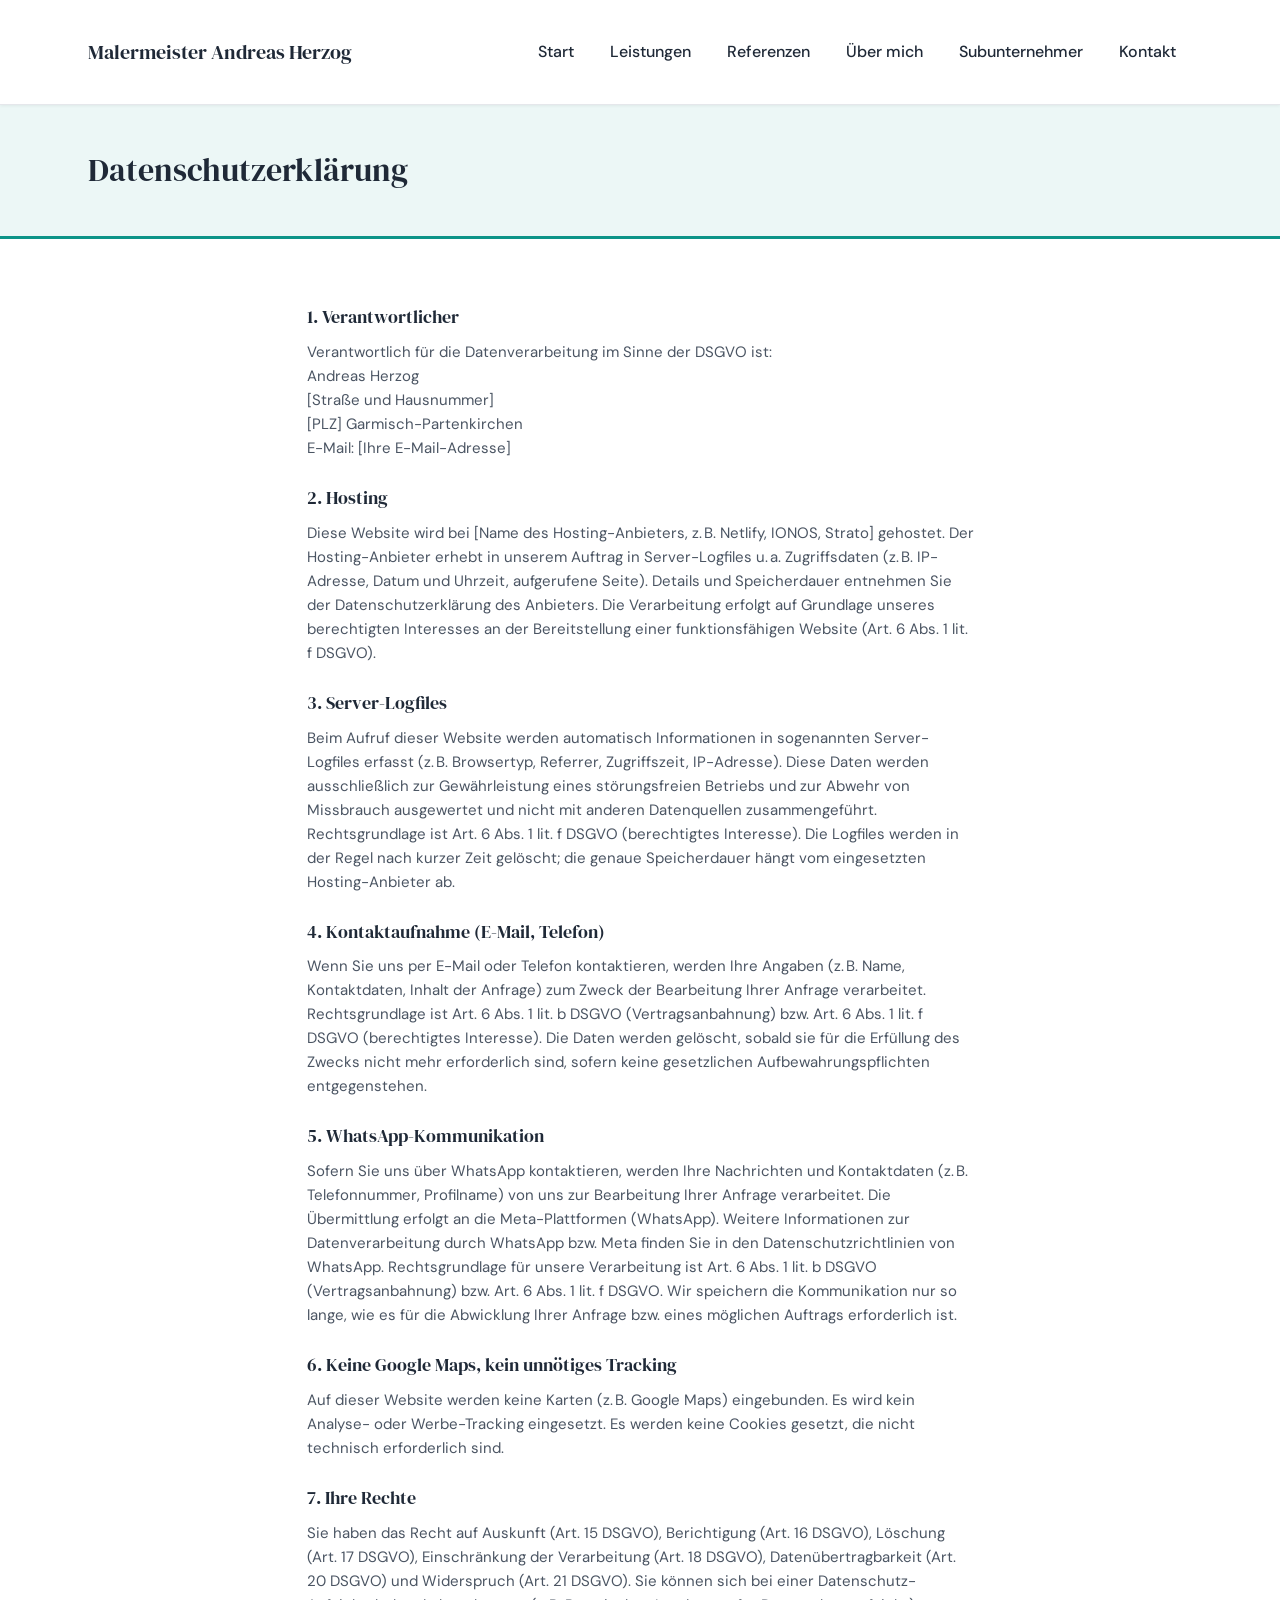
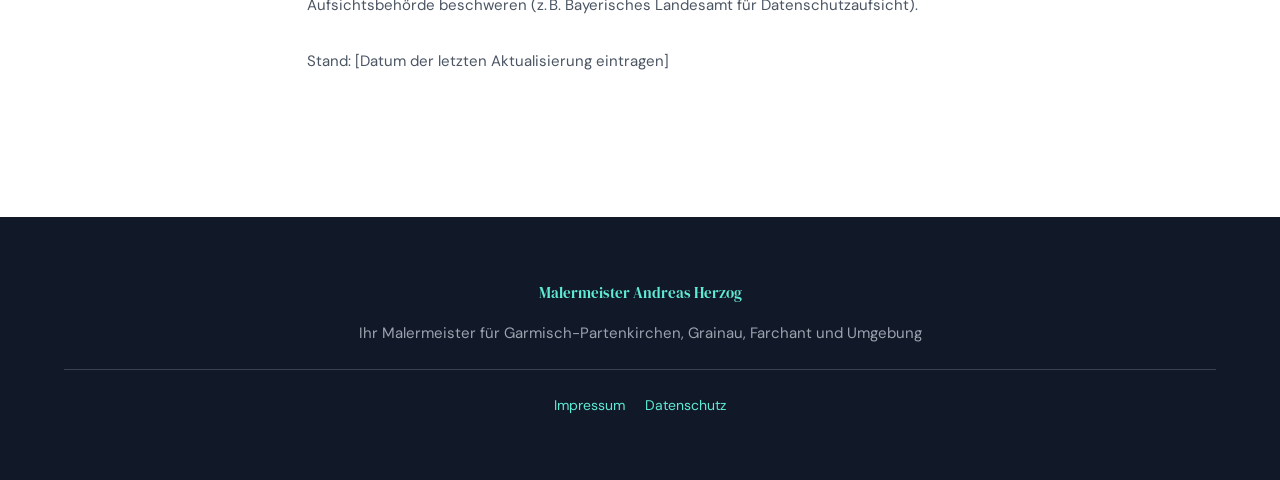
==== datenschutz.html @ 9fd605e0 "Website Malermeister Andreas Herzog" ====
<!DOCTYPE html>
<html lang="de">
<head>
  <meta charset="UTF-8">
  <meta name="viewport" content="width=device-width, initial-scale=1.0">
  <title>Datenschutz | Malermeister Andreas Herzog</title>
  <meta name="description" content="Datenschutzerklärung der Website von Malermeister Andreas Herzog – Informationen zur Datenverarbeitung.">
  <link rel="preconnect" href="https://fonts.googleapis.com">
  <link rel="preconnect" href="https://fonts.gstatic.com" crossorigin>
  <link href="https://fonts.googleapis.com/css2?family=DM+Sans:ital,opsz,wght@0,9..40,400;0,9..40,500;0,9..40,600;1,9..40,400&family=DM+Serif+Display:ital@0;1&display=swap" rel="stylesheet">
  <link rel="icon" href="favicon.svg" type="image/svg+xml">
  <link rel="stylesheet" href="css/style.css">
</head>
<body>
  <a href="#main-content" class="skip-link">Zum Inhalt springen</a>
  <header class="site-header">
    <div class="header-inner">
      <p class="logo"><a href="index.html">Malermeister Andreas Herzog</a></p>
      <button type="button" class="nav-toggle" aria-expanded="false" aria-controls="main-nav" aria-label="Menü öffnen">
        <span></span>
        <span></span>
        <span></span>
      </button>
      <nav class="main-nav" id="main-nav">
        <ul class="nav-list">
          <li><a href="index.html">Start</a></li>
          <li><a href="leistungen.html">Leistungen</a></li>
          <li><a href="referenzen.html">Referenzen</a></li>
          <li><a href="ueber-mich.html">Über mich</a></li>
          <li><a href="subunternehmer.html">Subunternehmer</a></li>
          <li><a href="kontakt.html">Kontakt</a></li>
        </ul>
      </nav>
    </div>
  </header>

  <main id="main-content">
    <header class="page-header">
      <div class="container">
        <h1>Datenschutzerklärung</h1>
      </div>
    </header>

    <section class="section legal-content">
      <div class="container prose">
        <h2>1. Verantwortlicher</h2>
        <p>
          Verantwortlich für die Datenverarbeitung im Sinne der DSGVO ist:<br>
          Andreas Herzog<br>
          [Straße und Hausnummer]<br>
          [PLZ] Garmisch-Partenkirchen<br>
          E-Mail: [Ihre E-Mail-Adresse]
        </p>

        <h2>2. Hosting</h2>
        <p>
          Diese Website wird bei [Name des Hosting-Anbieters, z. B. Netlify, IONOS, Strato] gehostet. Der Hosting-Anbieter erhebt in unserem Auftrag in Server-Logfiles u. a. Zugriffsdaten (z. B. IP-Adresse, Datum und Uhrzeit, aufgerufene Seite). Details und Speicherdauer entnehmen Sie der Datenschutzerklärung des Anbieters. Die Verarbeitung erfolgt auf Grundlage unseres berechtigten Interesses an der Bereitstellung einer funktionsfähigen Website (Art. 6 Abs. 1 lit. f DSGVO).
        </p>

        <h2>3. Server-Logfiles</h2>
        <p>
          Beim Aufruf dieser Website werden automatisch Informationen in sogenannten Server-Logfiles erfasst (z. B. Browsertyp, Referrer, Zugriffszeit, IP-Adresse). Diese Daten werden ausschließlich zur Gewährleistung eines störungsfreien Betriebs und zur Abwehr von Missbrauch ausgewertet und nicht mit anderen Datenquellen zusammengeführt. Rechtsgrundlage ist Art. 6 Abs. 1 lit. f DSGVO (berechtigtes Interesse). Die Logfiles werden in der Regel nach kurzer Zeit gelöscht; die genaue Speicherdauer hängt vom eingesetzten Hosting-Anbieter ab.
        </p>

        <h2>4. Kontaktaufnahme (E-Mail, Telefon)</h2>
        <p>
          Wenn Sie uns per E-Mail oder Telefon kontaktieren, werden Ihre Angaben (z. B. Name, Kontaktdaten, Inhalt der Anfrage) zum Zweck der Bearbeitung Ihrer Anfrage verarbeitet. Rechtsgrundlage ist Art. 6 Abs. 1 lit. b DSGVO (Vertragsanbahnung) bzw. Art. 6 Abs. 1 lit. f DSGVO (berechtigtes Interesse). Die Daten werden gelöscht, sobald sie für die Erfüllung des Zwecks nicht mehr erforderlich sind, sofern keine gesetzlichen Aufbewahrungspflichten entgegenstehen.
        </p>

        <h2>5. WhatsApp-Kommunikation</h2>
        <p>
          Sofern Sie uns über WhatsApp kontaktieren, werden Ihre Nachrichten und Kontaktdaten (z. B. Telefonnummer, Profilname) von uns zur Bearbeitung Ihrer Anfrage verarbeitet. Die Übermittlung erfolgt an die Meta-Plattformen (WhatsApp). Weitere Informationen zur Datenverarbeitung durch WhatsApp bzw. Meta finden Sie in den Datenschutzrichtlinien von WhatsApp. Rechtsgrundlage für unsere Verarbeitung ist Art. 6 Abs. 1 lit. b DSGVO (Vertragsanbahnung) bzw. Art. 6 Abs. 1 lit. f DSGVO. Wir speichern die Kommunikation nur so lange, wie es für die Abwicklung Ihrer Anfrage bzw. eines möglichen Auftrags erforderlich ist.
        </p>

        <h2>6. Keine Google Maps, kein unnötiges Tracking</h2>
        <p>
          Auf dieser Website werden keine Karten (z. B. Google Maps) eingebunden. Es wird kein Analyse- oder Werbe-Tracking eingesetzt. Es werden keine Cookies gesetzt, die nicht technisch erforderlich sind.
        </p>

        <h2>7. Ihre Rechte</h2>
        <p>
          Sie haben das Recht auf Auskunft (Art. 15 DSGVO), Berichtigung (Art. 16 DSGVO), Löschung (Art. 17 DSGVO), Einschränkung der Verarbeitung (Art. 18 DSGVO), Datenübertragbarkeit (Art. 20 DSGVO) und Widerspruch (Art. 21 DSGVO). Sie können sich bei einer Datenschutz-Aufsichtsbehörde beschweren (z. B. Bayerisches Landesamt für Datenschutzaufsicht).
        </p>

        <p style="margin-top: 2rem;">
          Stand: [Datum der letzten Aktualisierung eintragen]
        </p>
      </div>
    </section>
  </main>

  <footer class="site-footer">
    <div class="footer-inner">
      <p class="logo"><a href="index.html">Malermeister Andreas Herzog</a></p>
      <p>Ihr Malermeister für Garmisch-Partenkirchen, Grainau, Farchant und Umgebung</p>
      <nav class="footer-legal">
        <a href="impressum.html">Impressum</a>
        <a href="datenschutz.html">Datenschutz</a>
      </nav>
    </div>
  </footer>
  <script src="js/main.js"></script>
</body>
</html>
---- css/style.css ----
/* Malermeister Andreas Herzog – Mobile First, Türkis Akzent */

:root {
  --color-turkis: #0d9488;
  --color-turkis-dark: #0f766e;
  --color-turkis-light: #5eead4;
  --color-turkis-bg: rgba(13, 148, 136, 0.08);
  --color-text: #1f2937;
  --color-text-muted: #4b5563;
  --color-bg: #ffffff;
  --color-bg-alt: #f9fafb;
  --color-border: #e5e7eb;
  --font-heading: "DM Serif Display", Georgia, serif;
  --font-body: "DM Sans", system-ui, sans-serif;
  --space-xs: 0.5rem;
  --space-sm: 1rem;
  --space-md: 1.5rem;
  --space-lg: 2.5rem;
  --space-xl: 4rem;
  --space-2xl: 5rem;
  --max-width: 72rem;
  --radius: 0.375rem;
  --radius-lg: 0.75rem;
  --transition: 0.2s ease;
  --shadow-sm: 0 1px 3px rgba(0, 0, 0, 0.06);
  --shadow-md: 0 4px 12px rgba(13, 148, 136, 0.12);
  --shadow-hover: 0 8px 24px rgba(13, 148, 136, 0.15);
}

*,
*::before,
*::after {
  box-sizing: border-box;
}

html {
  scroll-behavior: smooth;
}

body {
  margin: 0;
  font-family: var(--font-body);
  font-size: 1rem;
  line-height: 1.6;
  color: var(--color-text);
  background: var(--color-bg);
}

img {
  max-width: 100%;
  height: auto;
  display: block;
}

a {
  color: var(--color-turkis);
  text-decoration: none;
  transition: color var(--transition);
}

a:hover {
  color: var(--color-turkis-dark);
}

a:focus-visible {
  outline: 2px solid var(--color-turkis);
  outline-offset: 2px;
}

/* Skip link (Barrierefreiheit) */
.skip-link {
  position: absolute;
  top: -100px;
  left: var(--space-md);
  padding: var(--space-sm) var(--space-md);
  background: var(--color-turkis);
  color: white;
  font-weight: 500;
  border-radius: var(--radius);
  z-index: 1000;
  transition: top var(--transition);
}

.skip-link:focus {
  top: var(--space-sm);
  outline: 2px solid var(--color-turkis-dark);
  outline-offset: 2px;
}

/* Header & Navigation */
.site-header {
  position: sticky;
  top: 0;
  z-index: 100;
  background: var(--color-bg);
  border-bottom: 1px solid var(--color-border);
  box-shadow: var(--shadow-sm);
}

.header-inner {
  max-width: var(--max-width);
  margin: 0 auto;
  padding: var(--space-sm) var(--space-md);
  display: flex;
  align-items: center;
  justify-content: space-between;
}

.logo {
  font-family: var(--font-heading);
  font-size: 1.25rem;
  font-weight: 400;
  color: var(--color-text);
}

.logo a {
  color: inherit;
}

.logo a:hover {
  color: var(--color-turkis);
}

.nav-toggle {
  display: flex;
  flex-direction: column;
  justify-content: center;
  gap: 5px;
  width: 44px;
  height: 44px;
  padding: 0;
  border: none;
  background: transparent;
  cursor: pointer;
  color: var(--color-text);
  border-radius: var(--radius);
}

.nav-toggle:hover,
.nav-toggle:focus-visible {
  background: var(--color-bg-alt);
  color: var(--color-turkis);
}

.nav-toggle span {
  display: block;
  width: 22px;
  height: 2px;
  background: currentColor;
  border-radius: 1px;
  transition: transform var(--transition), opacity var(--transition);
}

.nav-toggle[aria-expanded="true"] span:nth-child(1) {
  transform: translateY(7px) rotate(45deg);
}

.nav-toggle[aria-expanded="true"] span:nth-child(2) {
  opacity: 0;
}

.nav-toggle[aria-expanded="true"] span:nth-child(3) {
  transform: translateY(-7px) rotate(-45deg);
}

.main-nav {
  position: fixed;
  top: 0;
  right: 0;
  bottom: 0;
  left: 0;
  background: var(--color-bg);
  padding: 5rem var(--space-md) var(--space-lg);
  overflow-y: auto;
  visibility: hidden;
  opacity: 0;
  transition: visibility var(--transition), opacity var(--transition);
}

.main-nav.is-open {
  visibility: visible;
  opacity: 1;
}

.nav-list {
  list-style: none;
  margin: 0;
  padding: 0;
}

.nav-list li {
  border-bottom: 1px solid var(--color-border);
}

.nav-list a {
  display: block;
  padding: var(--space-sm) 0;
  font-weight: 500;
  color: var(--color-text);
}

.nav-list a:hover {
  color: var(--color-turkis);
}

/* Main content */
main {
  min-height: 50vh;
}

.container {
  max-width: var(--max-width);
  margin: 0 auto;
  padding: 0 var(--space-md);
}

.section {
  padding: var(--space-xl) 0;
}

@media (min-width: 768px) {
  .section {
    padding: var(--space-2xl) 0;
  }
}

.section--alt {
  background: var(--color-bg-alt);
}

.section-title {
  font-family: var(--font-heading);
  font-size: 1.75rem;
  font-weight: 400;
  color: var(--color-text);
  margin: 0 0 var(--space-md);
  line-height: 1.2;
}

.section-title--accent {
  color: var(--color-turkis-dark);
}

/* Hero (Startseite) */
.hero {
  min-height: 50vh;
  display: flex;
  align-items: center;
  padding: var(--space-xl) 0;
  background: linear-gradient(180deg, var(--color-turkis-bg) 0%, var(--color-bg) 100%);
  position: relative;
  overflow: hidden;
}

.hero::after {
  content: "";
  position: absolute;
  top: 20%;
  right: -10%;
  width: 40%;
  max-width: 280px;
  height: 60%;
  background: linear-gradient(135deg, rgba(13, 148, 136, 0.06) 0%, transparent 70%);
  border-radius: 50%;
  pointer-events: none;
}

.hero .container {
  position: relative;
  z-index: 1;
}

.hero__grid {
  display: block;
}

.hero__media {
  margin-top: var(--space-lg);
}

.hero__img {
  width: 100%;
  height: auto;
  border-radius: var(--radius-lg);
  box-shadow: var(--shadow-md);
}

.hero__title {
  font-family: var(--font-heading);
  font-size: 1.75rem;
  font-weight: 400;
  line-height: 1.2;
  margin: 0 0 var(--space-md);
  color: var(--color-text);
  max-width: 22ch;
  animation: heroFadeIn 0.6s ease-out;
}

.hero__title .accent {
  color: var(--color-turkis-dark);
}

.hero__subtitle {
  font-size: 1rem;
  color: var(--color-text-muted);
  max-width: 42ch;
  margin: 0 0 var(--space-lg);
  line-height: 1.6;
  animation: heroFadeIn 0.6s ease-out 0.1s both;
}

.hero__tagline {
  display: block;
  font-size: 1.125rem;
  font-weight: 500;
  color: var(--color-turkis-dark);
  margin-top: 0.25rem;
  animation: heroFadeIn 0.6s ease-out 0.15s both;
}

.hero__trust {
  font-size: 0.9375rem;
  color: var(--color-text-muted);
  margin: 0 0 var(--space-md);
  max-width: 38ch;
  animation: heroFadeIn 0.6s ease-out 0.18s both;
}

.hero .btn {
  animation: heroFadeIn 0.6s ease-out 0.22s both;
}

@keyframes heroFadeIn {
  from {
    opacity: 0;
    transform: translateY(12px);
  }
  to {
    opacity: 1;
    transform: translateY(0);
  }
}

@media (min-width: 768px) {
  .hero {
    min-height: 60vh;
    padding: var(--space-2xl) 0;
  }

  .hero__grid {
    display: grid;
    grid-template-columns: 1fr 1fr;
    gap: var(--space-xl);
    align-items: center;
  }

  .hero__media {
    margin-top: 0;
    order: 2;
  }

  .hero__img {
    max-height: 380px;
    object-fit: cover;
  }

  .hero__title {
    font-size: 2.5rem;
    max-width: none;
  }

  .hero__subtitle {
    font-size: 1.125rem;
  }

  .hero__tagline {
    font-size: 1.25rem;
  }
}

/* Buttons */
.btn {
  display: inline-block;
  padding: var(--space-sm) var(--space-md);
  font-family: var(--font-body);
  font-size: 1rem;
  font-weight: 500;
  text-align: center;
  border-radius: var(--radius);
  border: none;
  cursor: pointer;
  transition: background var(--transition), color var(--transition), transform var(--transition);
}

.btn--primary {
  background: var(--color-turkis);
  color: white;
}

.btn--primary:hover {
  background: var(--color-turkis-dark);
  color: white;
  transform: translateY(-2px);
  box-shadow: var(--shadow-md);
}

.btn--primary:focus-visible {
  outline: 2px solid var(--color-turkis-dark);
  outline-offset: 2px;
}

.btn--outline {
  background: transparent;
  color: var(--color-turkis);
  border: 2px solid var(--color-turkis);
}

.btn--outline:hover {
  background: var(--color-turkis-bg);
  color: var(--color-turkis-dark);
  transform: translateY(-2px);
}

/* Footer */
.site-footer {
  background: #111827;
  color: #e5e7eb;
  padding: var(--space-xl) var(--space-md);
  margin-top: var(--space-2xl);
}

.footer-inner {
  max-width: var(--max-width);
  margin: 0 auto;
  text-align: center;
}

.site-footer .logo {
  color: #e5e7eb;
  margin-bottom: var(--space-sm);
}

.site-footer p {
  margin: 0 0 var(--space-xs);
  font-size: 0.9375rem;
  color: #9ca3af;
}

.site-footer a {
  color: var(--color-turkis-light);
}

.site-footer a:hover {
  color: white;
}

.footer-legal {
  margin-top: var(--space-md);
  padding-top: var(--space-md);
  border-top: 1px solid #374151;
  font-size: 0.875rem;
}

.footer-legal a {
  margin: 0 var(--space-xs);
}

/* Page header (inner pages) */
.page-header {
  background: var(--color-turkis-bg);
  padding: var(--space-lg) 0;
  border-bottom: 3px solid var(--color-turkis);
}

.page-header h1 {
  font-family: var(--font-heading);
  font-size: 1.75rem;
  font-weight: 400;
  margin: 0;
  color: var(--color-text);
}

/* Content prose */
.prose {
  max-width: 65ch;
}

.prose p {
  margin: 0 0 var(--space-md);
  color: var(--color-text-muted);
}

.prose h2 {
  font-family: var(--font-heading);
  font-size: 1.375rem;
  font-weight: 400;
  margin: var(--space-lg) 0 var(--space-sm);
  color: var(--color-text);
}

.prose ul {
  margin: 0 0 var(--space-md);
  padding-left: 1.25rem;
  color: var(--color-text-muted);
}

/* Feature list (Warum Malermeister etc.) */
.feature-list {
  list-style: none;
  padding: 0;
  margin: 0 0 var(--space-md);
  max-width: 50ch;
}

.feature-list li {
  position: relative;
  padding-left: 1.75rem;
  margin-bottom: var(--space-sm);
  color: var(--color-text-muted);
}

.feature-list li::before {
  content: "";
  position: absolute;
  left: 0;
  top: 0.4em;
  width: 8px;
  height: 8px;
  background: var(--color-turkis);
  border-radius: 50%;
}

.feature-list strong {
  color: var(--color-text);
}

/* Card grid (e.g. Leistungen, Referenzen) */
.card-grid {
  display: grid;
  gap: var(--space-lg);
  margin-top: var(--space-md);
}

.card {
  background: var(--color-bg);
  border: 1px solid var(--color-border);
  border-radius: var(--radius-lg);
  padding: var(--space-lg);
  transition: border-color var(--transition), box-shadow var(--transition), transform var(--transition);
  box-shadow: var(--shadow-sm);
}

.card:hover {
  border-color: var(--color-turkis);
  box-shadow: var(--shadow-hover);
  transform: translateY(-4px);
}

.card__icon {
  width: 48px;
  height: 48px;
  margin-bottom: var(--space-sm);
  color: var(--color-turkis);
}

.card h3 {
  font-family: var(--font-heading);
  font-size: 1.25rem;
  font-weight: 400;
  margin: 0 0 var(--space-xs);
  color: var(--color-turkis-dark);
}

.card p {
  margin: 0 0 var(--space-sm);
  font-size: 0.9375rem;
  color: var(--color-text-muted);
  line-height: 1.6;
}

.card a[href] {
  font-size: 0.9375rem;
  font-weight: 500;
  display: inline-flex;
  align-items: center;
  gap: 0.25rem;
}

.card a[href]:hover {
  gap: 0.4rem;
}

.card a[href]::after {
  content: "→";
}

/* Card mit Bild (Referenzen) */
.card__img {
  width: 100%;
  height: 200px;
  object-fit: cover;
  border-radius: var(--radius-lg) var(--radius-lg) 0 0;
  margin: calc(-1 * var(--space-lg)) calc(-1 * var(--space-lg)) var(--space-md);
}

.card-grid--images .card {
  padding: 0;
  overflow: hidden;
}

.card-grid--images .card h3 {
  padding: var(--space-sm) var(--space-lg) 0;
}

.card-grid--images .card p {
  padding: 0 var(--space-lg) var(--space-sm);
}

/* Contact */
.contact-list {
  list-style: none;
  margin: 0;
  padding: 0;
}

.contact-list li {
  margin-bottom: var(--space-sm);
}

.contact-list a {
  font-weight: 500;
}

/* Ablauf / Schritte (Kontakt) */
.steps-list {
  list-style: none;
  padding: 0;
  margin: 0 0 var(--space-md);
  counter-reset: step;
}

.steps-list li {
  position: relative;
  padding-left: 3rem;
  margin-bottom: var(--space-md);
  color: var(--color-text-muted);
  counter-increment: step;
}

.steps-list li::before {
  content: counter(step);
  position: absolute;
  left: 0;
  top: 0;
  width: 2rem;
  height: 2rem;
  background: var(--color-turkis);
  color: white;
  font-size: 0.875rem;
  font-weight: 600;
  font-family: var(--font-body);
  border-radius: 50%;
  line-height: 2rem;
  text-align: center;
}

.steps-list strong {
  color: var(--color-text);
}

/* Legal pages */
.legal-content {
  padding: var(--space-lg) 0;
}

.legal-content h2 {
  font-size: 1.125rem;
  margin: var(--space-md) 0 var(--space-xs);
  color: var(--color-text);
}

.legal-content p,
.legal-content ul {
  font-size: 0.9375rem;
  color: var(--color-text-muted);
}

.legal-content ul {
  padding-left: 1.25rem;
}

/* Desktop: show nav inline, hide toggle */
@media (min-width: 768px) {
  .nav-toggle {
    display: none;
  }

  .main-nav {
    position: static;
    padding: 0;
    visibility: visible;
    opacity: 1;
    background: transparent;
  }

  .nav-list {
    display: flex;
    gap: 0.25rem;
  }

  .nav-list li {
    border-bottom: none;
  }

  .nav-list a {
    padding: var(--space-xs) var(--space-sm);
    border-radius: var(--radius);
  }

  .section-title {
    font-size: 2.25rem;
    margin-bottom: var(--space-lg);
  }

  .page-header h1 {
    font-size: 2rem;
  }

  .card-grid {
    grid-template-columns: repeat(2, 1fr);
  }
}

@media (min-width: 1024px) {
  .card-grid {
    grid-template-columns: repeat(3, 1fr);
  }
}
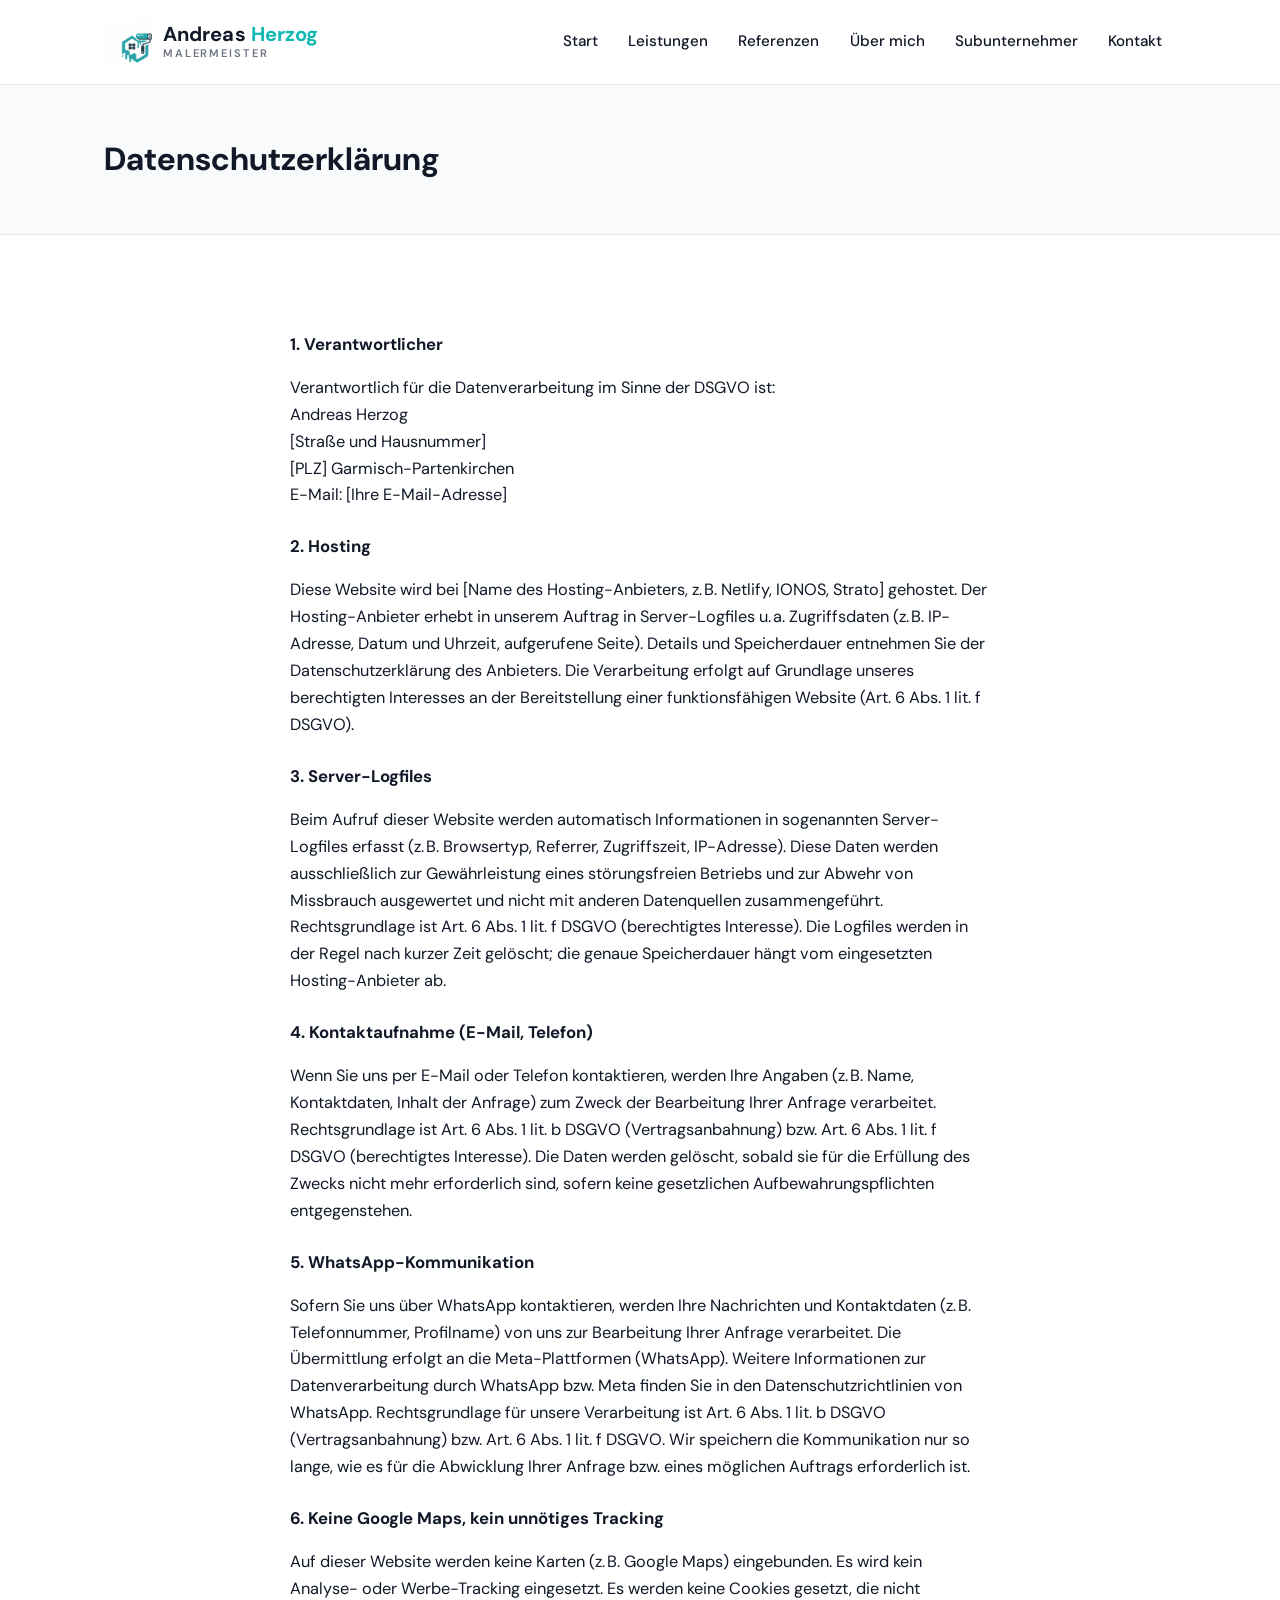
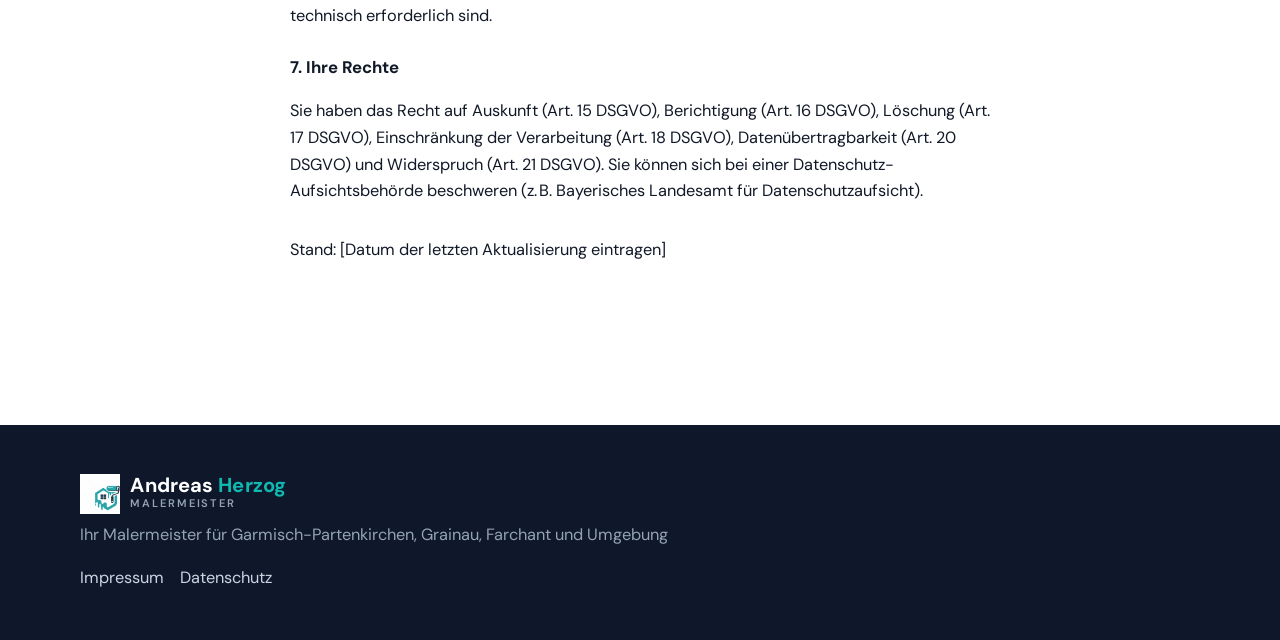
==== commit 3ec3bf68: "Website Update: Header und Design verbessert" ====
--- a/datenschutz.html
+++ b/datenschutz.html
@@ -15,7 +15,13 @@
   <a href="#main-content" class="skip-link">Zum Inhalt springen</a>
   <header class="site-header">
     <div class="header-inner">
-      <p class="logo"><a href="index.html">Malermeister Andreas Herzog</a></p>
+      <a href="index.html" class="brand" aria-label="Andreas Herzog, Malermeister">
+        <img src="assets/logo-icon.png" alt="Logo Andreas Herzog" class="brand__icon" width="56" height="56">
+        <span class="brand__text">
+          <span class="brand__name">Andreas <span class="brand__name-accent">Herzog</span></span>
+          <span class="brand__sub">Malermeister</span>
+        </span>
+      </a>
       <button type="button" class="nav-toggle" aria-expanded="false" aria-controls="main-nav" aria-label="Menü öffnen">
         <span></span>
         <span></span>
@@ -91,7 +97,13 @@
 
   <footer class="site-footer">
     <div class="footer-inner">
-      <p class="logo"><a href="index.html">Malermeister Andreas Herzog</a></p>
+      <a href="index.html" class="brand brand--footer" aria-label="Andreas Herzog, Malermeister">
+        <img src="assets/logo-icon.png" alt="Logo Andreas Herzog" class="brand__icon" width="56" height="56">
+        <span class="brand__text">
+          <span class="brand__name">Andreas <span class="brand__name-accent">Herzog</span></span>
+          <span class="brand__sub">Malermeister</span>
+        </span>
+      </a>
       <p>Ihr Malermeister für Garmisch-Partenkirchen, Grainau, Farchant und Umgebung</p>
       <nav class="footer-legal">
         <a href="impressum.html">Impressum</a>
--- a/css/style.css
+++ b/css/style.css
@@ -1,30 +1,31 @@
-/* Malermeister Andreas Herzog – Mobile First, Türkis Akzent */
+/* Andreas Herzog - professionelle Website-Basis */
 
 :root {
-  --color-turkis: #0d9488;
-  --color-turkis-dark: #0f766e;
-  --color-turkis-light: #5eead4;
-  --color-turkis-bg: rgba(13, 148, 136, 0.08);
-  --color-text: #1f2937;
+  --color-accent: #0d9488;
+  --color-accent-dark: #0f766e;
+  --color-accent-soft: rgba(13, 148, 136, 0.1);
+  --color-bg: #ffffff;
+  --color-bg-soft: #f8fafc;
+  --color-text: #111827;
   --color-text-muted: #4b5563;
-  --color-bg: #ffffff;
-  --color-bg-alt: #f9fafb;
   --color-border: #e5e7eb;
-  --font-heading: "DM Serif Display", Georgia, serif;
-  --font-body: "DM Sans", system-ui, sans-serif;
+  --color-footer: #0f172a;
+  --font-heading: "DM Sans", system-ui, -apple-system, sans-serif;
+  --font-body: "DM Sans", system-ui, -apple-system, sans-serif;
+  --container: 1120px;
   --space-xs: 0.5rem;
   --space-sm: 1rem;
   --space-md: 1.5rem;
-  --space-lg: 2.5rem;
-  --space-xl: 4rem;
-  --space-2xl: 5rem;
-  --max-width: 72rem;
-  --radius: 0.375rem;
-  --radius-lg: 0.75rem;
-  --transition: 0.2s ease;
-  --shadow-sm: 0 1px 3px rgba(0, 0, 0, 0.06);
-  --shadow-md: 0 4px 12px rgba(13, 148, 136, 0.12);
-  --shadow-hover: 0 8px 24px rgba(13, 148, 136, 0.15);
+  --space-lg: 2rem;
+  --space-xl: 3rem;
+  --space-2xl: 4.5rem;
+  --radius-sm: 0.5rem;
+  --radius-md: 0.875rem;
+  --radius-lg: 1.25rem;
+  --radius-pill: 999px;
+  --transition: 0.22s ease;
+  --shadow-sm: 0 2px 10px rgba(17, 24, 39, 0.06);
+  --shadow-md: 0 10px 28px rgba(17, 24, 39, 0.08);
 }
 
 *,
@@ -40,8 +41,8 @@
 body {
   margin: 0;
   font-family: var(--font-body);
-  font-size: 1rem;
-  line-height: 1.6;
+  font-size: 1.02rem;
+  line-height: 1.65;
   color: var(--color-text);
   background: var(--color-bg);
 }
@@ -53,72 +54,101 @@
 }
 
 a {
-  color: var(--color-turkis);
+  color: var(--color-accent);
   text-decoration: none;
   transition: color var(--transition);
 }
 
 a:hover {
-  color: var(--color-turkis-dark);
-}
-
-a:focus-visible {
-  outline: 2px solid var(--color-turkis);
+  color: var(--color-accent-dark);
+}
+
+a:focus-visible,
+button:focus-visible {
+  outline: 2px solid var(--color-accent);
   outline-offset: 2px;
 }
 
-/* Skip link (Barrierefreiheit) */
 .skip-link {
   position: absolute;
   top: -100px;
   left: var(--space-md);
   padding: var(--space-sm) var(--space-md);
-  background: var(--color-turkis);
-  color: white;
-  font-weight: 500;
-  border-radius: var(--radius);
-  z-index: 1000;
+  background: var(--color-accent);
+  color: #fff;
+  font-weight: 600;
+  border-radius: var(--radius-sm);
+  z-index: 999;
   transition: top var(--transition);
 }
 
 .skip-link:focus {
   top: var(--space-sm);
-  outline: 2px solid var(--color-turkis-dark);
-  outline-offset: 2px;
-}
-
-/* Header & Navigation */
+}
+
+/* Header */
 .site-header {
   position: sticky;
   top: 0;
-  z-index: 100;
-  background: var(--color-bg);
+  z-index: 200;
+  background: rgba(255, 255, 255, 0.85);
   border-bottom: 1px solid var(--color-border);
-  box-shadow: var(--shadow-sm);
+  backdrop-filter: blur(10px);
 }
 
 .header-inner {
-  max-width: var(--max-width);
+  max-width: var(--container);
   margin: 0 auto;
-  padding: var(--space-sm) var(--space-md);
+  min-height: 84px;
+  padding: 0.72rem var(--space-md);
   display: flex;
   align-items: center;
   justify-content: space-between;
 }
 
-.logo {
+.brand {
+  display: flex;
+  align-items: center;
+  gap: 0.68rem;
+  color: var(--color-text);
+}
+
+.brand__icon {
+  height: clamp(41px, 4.6vw, 48px);
+  width: auto;
+  max-width: 48px;
+  object-fit: contain;
+  display: block;
+  flex-shrink: 0;
+  transform: translateY(1px);
+}
+
+.brand__text {
+  display: flex;
+  flex-direction: column;
+  justify-content: center;
+  line-height: 1.08;
+}
+
+.brand__name {
   font-family: var(--font-heading);
-  font-size: 1.25rem;
-  font-weight: 400;
-  color: var(--color-text);
-}
-
-.logo a {
-  color: inherit;
-}
-
-.logo a:hover {
-  color: var(--color-turkis);
+  font-size: clamp(1.08rem, 1.65vw, 1.26rem);
+  font-weight: 700;
+  color: #111827;
+  letter-spacing: 0.006em;
+}
+
+.brand__name-accent {
+  color: #0fb9b1;
+}
+
+.brand__sub {
+  margin-top: 0.1rem;
+  font-size: 0.69rem;
+  letter-spacing: 0.17em;
+  text-transform: uppercase;
+  color: #6b7280;
+  font-weight: 600;
 }
 
 .nav-toggle {
@@ -133,13 +163,12 @@
   background: transparent;
   cursor: pointer;
   color: var(--color-text);
-  border-radius: var(--radius);
-}
-
-.nav-toggle:hover,
-.nav-toggle:focus-visible {
-  background: var(--color-bg-alt);
-  color: var(--color-turkis);
+  border-radius: var(--radius-sm);
+}
+
+.nav-toggle:hover {
+  background: var(--color-bg-soft);
+  color: var(--color-accent);
 }
 
 .nav-toggle span {
@@ -194,429 +223,449 @@
 
 .nav-list a {
   display: block;
-  padding: var(--space-sm) 0;
+  padding: 0.75rem 0;
   font-weight: 500;
   color: var(--color-text);
+  white-space: nowrap;
+  transition: color var(--transition), background var(--transition);
 }
 
 .nav-list a:hover {
-  color: var(--color-turkis);
-}
-
-/* Main content */
+  color: var(--color-accent-dark);
+}
+
+/* Layout */
 main {
   min-height: 50vh;
 }
 
 .container {
-  max-width: var(--max-width);
+  max-width: var(--container);
   margin: 0 auto;
   padding: 0 var(--space-md);
-}
-
-.section {
-  padding: var(--space-xl) 0;
-}
-
-@media (min-width: 768px) {
-  .section {
-    padding: var(--space-2xl) 0;
-  }
-}
-
-.section--alt {
-  background: var(--color-bg-alt);
-}
-
-.section-title {
-  font-family: var(--font-heading);
-  font-size: 1.75rem;
-  font-weight: 400;
-  color: var(--color-text);
-  margin: 0 0 var(--space-md);
-  line-height: 1.2;
-}
-
-.section-title--accent {
-  color: var(--color-turkis-dark);
-}
-
-/* Hero (Startseite) */
-.hero {
-  min-height: 50vh;
-  display: flex;
-  align-items: center;
-  padding: var(--space-xl) 0;
-  background: linear-gradient(180deg, var(--color-turkis-bg) 0%, var(--color-bg) 100%);
-  position: relative;
-  overflow: hidden;
-}
-
-.hero::after {
-  content: "";
-  position: absolute;
-  top: 20%;
-  right: -10%;
-  width: 40%;
-  max-width: 280px;
-  height: 60%;
-  background: linear-gradient(135deg, rgba(13, 148, 136, 0.06) 0%, transparent 70%);
-  border-radius: 50%;
-  pointer-events: none;
-}
-
-.hero .container {
-  position: relative;
-  z-index: 1;
-}
-
-.hero__grid {
-  display: block;
-}
-
-.hero__media {
-  margin-top: var(--space-lg);
-}
-
-.hero__img {
-  width: 100%;
-  height: auto;
-  border-radius: var(--radius-lg);
-  box-shadow: var(--shadow-md);
-}
-
-.hero__title {
-  font-family: var(--font-heading);
-  font-size: 1.75rem;
-  font-weight: 400;
-  line-height: 1.2;
-  margin: 0 0 var(--space-md);
-  color: var(--color-text);
-  max-width: 22ch;
-  animation: heroFadeIn 0.6s ease-out;
-}
-
-.hero__title .accent {
-  color: var(--color-turkis-dark);
-}
-
-.hero__subtitle {
-  font-size: 1rem;
-  color: var(--color-text-muted);
-  max-width: 42ch;
-  margin: 0 0 var(--space-lg);
-  line-height: 1.6;
-  animation: heroFadeIn 0.6s ease-out 0.1s both;
-}
-
-.hero__tagline {
-  display: block;
-  font-size: 1.125rem;
-  font-weight: 500;
-  color: var(--color-turkis-dark);
-  margin-top: 0.25rem;
-  animation: heroFadeIn 0.6s ease-out 0.15s both;
-}
-
-.hero__trust {
-  font-size: 0.9375rem;
-  color: var(--color-text-muted);
-  margin: 0 0 var(--space-md);
-  max-width: 38ch;
-  animation: heroFadeIn 0.6s ease-out 0.18s both;
-}
-
-.hero .btn {
-  animation: heroFadeIn 0.6s ease-out 0.22s both;
-}
-
-@keyframes heroFadeIn {
-  from {
-    opacity: 0;
-    transform: translateY(12px);
-  }
-  to {
-    opacity: 1;
-    transform: translateY(0);
-  }
-}
-
-@media (min-width: 768px) {
-  .hero {
-    min-height: 60vh;
-    padding: var(--space-2xl) 0;
-  }
-
-  .hero__grid {
-    display: grid;
-    grid-template-columns: 1fr 1fr;
-    gap: var(--space-xl);
-    align-items: center;
-  }
-
-  .hero__media {
-    margin-top: 0;
-    order: 2;
-  }
-
-  .hero__img {
-    max-height: 380px;
-    object-fit: cover;
-  }
-
-  .hero__title {
-    font-size: 2.5rem;
-    max-width: none;
-  }
-
-  .hero__subtitle {
-    font-size: 1.125rem;
-  }
-
-  .hero__tagline {
-    font-size: 1.25rem;
-  }
 }
 
 /* Buttons */
 .btn {
   display: inline-block;
-  padding: var(--space-sm) var(--space-md);
+  padding: 0.88rem 1.3rem;
   font-family: var(--font-body);
-  font-size: 1rem;
-  font-weight: 500;
+  font-size: 0.98rem;
+  font-weight: 600;
   text-align: center;
-  border-radius: var(--radius);
+  border-radius: var(--radius-pill);
   border: none;
   cursor: pointer;
-  transition: background var(--transition), color var(--transition), transform var(--transition);
+  transition: transform var(--transition), box-shadow var(--transition), background var(--transition), border-color var(--transition), color var(--transition);
 }
 
 .btn--primary {
-  background: var(--color-turkis);
+  background: var(--color-accent);
   color: white;
+  box-shadow: var(--shadow-sm);
 }
 
 .btn--primary:hover {
-  background: var(--color-turkis-dark);
+  background: var(--color-accent-dark);
   color: white;
   transform: translateY(-2px);
   box-shadow: var(--shadow-md);
 }
 
-.btn--primary:focus-visible {
-  outline: 2px solid var(--color-turkis-dark);
-  outline-offset: 2px;
-}
-
+.btn--ghost,
 .btn--outline {
   background: transparent;
-  color: var(--color-turkis);
-  border: 2px solid var(--color-turkis);
-}
-
+  color: var(--color-text);
+  border: 1px solid #cbd5e1;
+}
+
+.btn--ghost:hover,
 .btn--outline:hover {
-  background: var(--color-turkis-bg);
-  color: var(--color-turkis-dark);
+  background: #f1f5f9;
   transform: translateY(-2px);
 }
 
-/* Footer */
-.site-footer {
-  background: #111827;
-  color: #e5e7eb;
+/* Home hero */
+.hero-pro {
+  padding: var(--space-2xl) 0;
+  background: linear-gradient(180deg, #ffffff 0%, #f8fafc 100%);
+}
+
+.hero-pro__grid {
+  display: grid;
+  gap: var(--space-xl);
+}
+
+.hero-pro__eyebrow {
+  margin: 0 0 0.65rem;
+  font-size: 0.78rem;
+  letter-spacing: 0.17em;
+  text-transform: uppercase;
+  color: var(--color-accent);
+  font-weight: 700;
+}
+
+.hero-pro__title {
+  margin: 0 0 0.7rem;
+  font-size: clamp(2rem, 5.2vw, 3.4rem);
+  line-height: 1.02;
+  letter-spacing: -0.02em;
+  color: var(--color-text);
+}
+
+.hero-pro__subtitle {
+  margin: 0 0 0.9rem;
+  font-size: clamp(1.05rem, 1.8vw, 1.3rem);
+  line-height: 1.5;
+  color: #1f2937;
+  max-width: 36ch;
+}
+
+.hero-pro__text {
+  margin: 0;
+  color: var(--color-text-muted);
+  max-width: 58ch;
+}
+
+.hero-pro__actions {
+  margin-top: var(--space-lg);
+  display: flex;
+  flex-wrap: wrap;
+  gap: 0.75rem;
+}
+
+.hero-pro__trust {
+  list-style: none;
+  display: flex;
+  gap: 0.5rem;
+  flex-wrap: wrap;
+  margin: var(--space-md) 0 0;
+  padding: 0;
+}
+
+.hero-pro__trust li {
+  font-size: 0.88rem;
+  font-weight: 600;
+  border: 1px solid #d1fae5;
+  background: #ecfdf5;
+  color: #065f46;
+  padding: 0.35rem 0.7rem;
+  border-radius: var(--radius-pill);
+}
+
+.hero-pro__media {
+  border-radius: var(--radius-lg);
+  overflow: hidden;
+  box-shadow: var(--shadow-md);
+}
+
+.hero-pro__media img {
+  width: 100%;
+  height: 100%;
+  min-height: 320px;
+  object-fit: cover;
+}
+
+/* Home sections */
+.section-pro {
+  padding: var(--space-2xl) 0;
+}
+
+.section-pro--alt {
+  background: var(--color-bg-soft);
+}
+
+.section-pro__head {
+  margin-bottom: var(--space-lg);
+  max-width: 66ch;
+}
+
+.section-pro__label {
+  margin: 0 0 0.55rem;
+  color: var(--color-accent);
+  text-transform: uppercase;
+  letter-spacing: 0.16em;
+  font-size: 0.76rem;
+  font-weight: 700;
+}
+
+.section-pro__head h2 {
+  margin: 0 0 0.75rem;
+  font-size: clamp(1.55rem, 3.2vw, 2.3rem);
+  line-height: 1.2;
+  color: var(--color-text);
+}
+
+.section-pro__head p {
+  margin: 0;
+  color: var(--color-text-muted);
+}
+
+.service-grid {
+  display: grid;
+  gap: var(--space-md);
+}
+
+.service-card {
+  background: #fff;
+  border: 1px solid var(--color-border);
+  border-radius: var(--radius-md);
+  padding: var(--space-lg);
+  box-shadow: var(--shadow-sm);
+  transition: transform var(--transition), box-shadow var(--transition), border-color var(--transition);
+}
+
+.service-card:hover {
+  transform: translateY(-4px);
+  border-color: #bae6fd;
+  box-shadow: var(--shadow-md);
+}
+
+.service-card h3 {
+  margin: 0 0 0.45rem;
+  font-size: 1.15rem;
+}
+
+.service-card p {
+  margin: 0;
+  color: var(--color-text-muted);
+  font-size: 0.95rem;
+}
+
+.why-grid {
+  display: grid;
+  gap: var(--space-lg);
+}
+
+.why-grid h2 {
+  margin: 0 0 0.8rem;
+  font-size: clamp(1.5rem, 2.8vw, 2rem);
+}
+
+.why-grid p {
+  margin: 0;
+  color: var(--color-text-muted);
+}
+
+.why-list {
+  list-style: none;
+  margin: 0;
+  padding: 0;
+  display: grid;
+  gap: var(--space-sm);
+}
+
+.why-list li {
+  padding: 1rem 1.1rem;
+  border: 1px solid var(--color-border);
+  border-radius: var(--radius-md);
+  background: #fff;
+}
+
+.why-list strong {
+  display: block;
+  margin-bottom: 0.2rem;
+}
+
+.why-list span {
+  color: var(--color-text-muted);
+  font-size: 0.95rem;
+}
+
+.reference-grid {
+  display: grid;
+  gap: var(--space-md);
+}
+
+.reference-card {
+  border: 1px solid var(--color-border);
+  border-radius: var(--radius-md);
+  overflow: hidden;
+  background: #fff;
+  box-shadow: var(--shadow-sm);
+}
+
+.reference-card img {
+  width: 100%;
+  height: 220px;
+  object-fit: cover;
+}
+
+.reference-card h3 {
+  margin: 1rem 1rem 0.35rem;
+  font-size: 1.1rem;
+}
+
+.reference-card p {
+  margin: 0 1rem 1rem;
+  color: var(--color-text-muted);
+  font-size: 0.95rem;
+}
+
+.business-panel {
+  border: 1px solid #bfdbfe;
+  border-radius: var(--radius-lg);
+  background: linear-gradient(140deg, #fff 0%, #eff6ff 100%);
+  padding: var(--space-xl);
+}
+
+.business-panel h2 {
+  margin: 0 0 0.65rem;
+  font-size: clamp(1.45rem, 2.6vw, 1.95rem);
+}
+
+.business-panel p:last-child {
+  margin: 0;
+  color: var(--color-text-muted);
+}
+
+.contact-grid {
+  display: grid;
+  gap: var(--space-md);
+}
+
+.contact-card {
+  background: #fff;
+  border: 1px solid var(--color-border);
+  border-radius: var(--radius-md);
+  padding: var(--space-lg);
+  box-shadow: var(--shadow-sm);
+}
+
+.contact-card h3 {
+  margin: 0 0 0.45rem;
+}
+
+.contact-card a {
+  font-weight: 700;
+  font-size: 1.02rem;
+}
+
+.contact-card p {
+  margin: 0.45rem 0 0;
+  color: var(--color-text-muted);
+  font-size: 0.94rem;
+}
+
+/* Index footer */
+.footer-pro {
+  background: var(--color-footer);
+  color: #cbd5e1;
+  margin-top: var(--space-2xl);
+}
+
+.footer-pro__inner {
+  display: grid;
+  gap: var(--space-lg);
   padding: var(--space-xl) var(--space-md);
-  margin-top: var(--space-2xl);
-}
-
-.footer-inner {
-  max-width: var(--max-width);
-  margin: 0 auto;
-  text-align: center;
-}
-
-.site-footer .logo {
-  color: #e5e7eb;
-  margin-bottom: var(--space-sm);
-}
-
-.site-footer p {
-  margin: 0 0 var(--space-xs);
-  font-size: 0.9375rem;
-  color: #9ca3af;
-}
-
-.site-footer a {
-  color: var(--color-turkis-light);
-}
-
-.site-footer a:hover {
-  color: white;
-}
-
-.footer-legal {
-  margin-top: var(--space-md);
-  padding-top: var(--space-md);
-  border-top: 1px solid #374151;
-  font-size: 0.875rem;
-}
-
-.footer-legal a {
-  margin: 0 var(--space-xs);
-}
-
-/* Page header (inner pages) */
-.page-header {
-  background: var(--color-turkis-bg);
-  padding: var(--space-lg) 0;
-  border-bottom: 3px solid var(--color-turkis);
-}
-
-.page-header h1 {
-  font-family: var(--font-heading);
-  font-size: 1.75rem;
-  font-weight: 400;
-  margin: 0;
-  color: var(--color-text);
-}
-
-/* Content prose */
-.prose {
-  max-width: 65ch;
-}
-
-.prose p {
-  margin: 0 0 var(--space-md);
-  color: var(--color-text-muted);
-}
-
-.prose h2 {
-  font-family: var(--font-heading);
-  font-size: 1.375rem;
-  font-weight: 400;
-  margin: var(--space-lg) 0 var(--space-sm);
-  color: var(--color-text);
-}
-
-.prose ul {
-  margin: 0 0 var(--space-md);
-  padding-left: 1.25rem;
-  color: var(--color-text-muted);
-}
-
-/* Feature list (Warum Malermeister etc.) */
-.feature-list {
-  list-style: none;
-  padding: 0;
-  margin: 0 0 var(--space-md);
-  max-width: 50ch;
-}
-
-.feature-list li {
-  position: relative;
-  padding-left: 1.75rem;
-  margin-bottom: var(--space-sm);
-  color: var(--color-text-muted);
-}
-
-.feature-list li::before {
-  content: "";
-  position: absolute;
-  left: 0;
-  top: 0.4em;
-  width: 8px;
-  height: 8px;
-  background: var(--color-turkis);
-  border-radius: 50%;
-}
-
-.feature-list strong {
-  color: var(--color-text);
-}
-
-/* Card grid (e.g. Leistungen, Referenzen) */
+}
+
+.footer-pro__brand {
+  margin: 0;
+  color: #fff;
+  font-weight: 700;
+  font-size: 1.15rem;
+}
+
+.footer-pro__sub {
+  margin: 0.15rem 0 0.75rem;
+  letter-spacing: 0.16em;
+  text-transform: uppercase;
+  font-size: 0.73rem;
+}
+
+.footer-pro__text {
+  margin: 0;
+  color: #94a3b8;
+}
+
+.footer-pro__links {
+  display: flex;
+  flex-wrap: wrap;
+  gap: 0.85rem 1.2rem;
+}
+
+.footer-pro__links a {
+  color: #cbd5e1;
+  font-size: 0.95rem;
+}
+
+.footer-pro__links a:hover {
+  color: #fff;
+}
+
+/* Legacy inner pages support */
+.section {
+  padding: var(--space-2xl) 0;
+}
+
+.section--alt {
+  background: var(--color-bg-soft);
+}
+
+.section-title {
+  margin: 0 0 var(--space-sm);
+  font-size: clamp(1.35rem, 2.4vw, 1.9rem);
+  line-height: 1.2;
+}
+
 .card-grid {
   display: grid;
-  gap: var(--space-lg);
-  margin-top: var(--space-md);
+  gap: var(--space-md);
 }
 
 .card {
-  background: var(--color-bg);
   border: 1px solid var(--color-border);
-  border-radius: var(--radius-lg);
+  border-radius: var(--radius-md);
+  background: #fff;
   padding: var(--space-lg);
-  transition: border-color var(--transition), box-shadow var(--transition), transform var(--transition);
   box-shadow: var(--shadow-sm);
 }
 
-.card:hover {
-  border-color: var(--color-turkis);
-  box-shadow: var(--shadow-hover);
-  transform: translateY(-4px);
+.card h3 {
+  margin-top: 0;
+}
+
+.card p {
+  margin-bottom: 0.6rem;
 }
 
 .card__icon {
-  width: 48px;
-  height: 48px;
-  margin-bottom: var(--space-sm);
-  color: var(--color-turkis);
-}
-
-.card h3 {
-  font-family: var(--font-heading);
-  font-size: 1.25rem;
-  font-weight: 400;
-  margin: 0 0 var(--space-xs);
-  color: var(--color-turkis-dark);
-}
-
-.card p {
-  margin: 0 0 var(--space-sm);
-  font-size: 0.9375rem;
-  color: var(--color-text-muted);
-  line-height: 1.6;
-}
-
-.card a[href] {
-  font-size: 0.9375rem;
-  font-weight: 500;
-  display: inline-flex;
-  align-items: center;
-  gap: 0.25rem;
-}
-
-.card a[href]:hover {
-  gap: 0.4rem;
-}
-
-.card a[href]::after {
-  content: "→";
-}
-
-/* Card mit Bild (Referenzen) */
-.card__img {
-  width: 100%;
-  height: 200px;
-  object-fit: cover;
-  border-radius: var(--radius-lg) var(--radius-lg) 0 0;
-  margin: calc(-1 * var(--space-lg)) calc(-1 * var(--space-lg)) var(--space-md);
-}
-
-.card-grid--images .card {
-  padding: 0;
-  overflow: hidden;
-}
-
-.card-grid--images .card h3 {
-  padding: var(--space-sm) var(--space-lg) 0;
-}
-
-.card-grid--images .card p {
-  padding: 0 var(--space-lg) var(--space-sm);
-}
-
-/* Contact */
+  width: 42px;
+  height: 42px;
+  margin-bottom: 0.65rem;
+  color: var(--color-accent);
+}
+
+.feature-list {
+  margin: 0;
+  padding-left: 1.1rem;
+}
+
+.feature-list li {
+  margin-bottom: 0.35rem;
+}
+
+.page-header {
+  background: var(--color-bg-soft);
+  border-bottom: 1px solid var(--color-border);
+  padding: var(--space-xl) 0;
+}
+
+.page-header h1 {
+  margin: 0;
+  font-size: clamp(1.6rem, 3vw, 2rem);
+}
+
+.prose {
+  max-width: 68ch;
+}
+
+.legal-content h2 {
+  margin-top: 1.5rem;
+  font-size: 1.05rem;
+}
+
 .contact-list {
   list-style: none;
   margin: 0;
@@ -624,72 +673,110 @@
 }
 
 .contact-list li {
-  margin-bottom: var(--space-sm);
-}
-
-.contact-list a {
-  font-weight: 500;
-}
-
-/* Ablauf / Schritte (Kontakt) */
+  margin-bottom: 0.7rem;
+}
+
 .steps-list {
-  list-style: none;
-  padding: 0;
-  margin: 0 0 var(--space-md);
-  counter-reset: step;
+  margin: 0;
+  padding-left: 1.25rem;
 }
 
 .steps-list li {
-  position: relative;
-  padding-left: 3rem;
-  margin-bottom: var(--space-md);
-  color: var(--color-text-muted);
-  counter-increment: step;
-}
-
-.steps-list li::before {
-  content: counter(step);
-  position: absolute;
-  left: 0;
-  top: 0;
-  width: 2rem;
-  height: 2rem;
-  background: var(--color-turkis);
-  color: white;
-  font-size: 0.875rem;
-  font-weight: 600;
-  font-family: var(--font-body);
-  border-radius: 50%;
-  line-height: 2rem;
-  text-align: center;
-}
-
-.steps-list strong {
-  color: var(--color-text);
-}
-
-/* Legal pages */
-.legal-content {
-  padding: var(--space-lg) 0;
-}
-
-.legal-content h2 {
-  font-size: 1.125rem;
-  margin: var(--space-md) 0 var(--space-xs);
-  color: var(--color-text);
-}
-
-.legal-content p,
-.legal-content ul {
-  font-size: 0.9375rem;
-  color: var(--color-text-muted);
-}
-
-.legal-content ul {
-  padding-left: 1.25rem;
-}
-
-/* Desktop: show nav inline, hide toggle */
+  margin-bottom: 0.7rem;
+}
+
+.site-footer {
+  background: var(--color-footer);
+  color: #cbd5e1;
+  margin-top: var(--space-2xl);
+  padding: var(--space-xl) var(--space-md);
+}
+
+.footer-inner {
+  max-width: var(--container);
+  margin: 0 auto;
+}
+
+.site-footer .brand {
+  color: #ffffff;
+  margin-bottom: 0.6rem;
+  gap: 0.65rem;
+}
+
+.site-footer .brand__icon {
+  height: 40px;
+  width: auto;
+  max-width: 40px;
+}
+
+.site-footer .brand__name {
+  color: #ffffff;
+}
+
+.site-footer .brand__sub {
+  color: #94a3b8;
+}
+
+.site-footer p {
+  margin: 0;
+  color: #94a3b8;
+}
+
+.footer-legal {
+  margin-top: var(--space-sm);
+  display: flex;
+  flex-wrap: wrap;
+  gap: 1rem;
+}
+
+.footer-legal a {
+  color: #cbd5e1;
+}
+
+.footer-legal a:hover {
+  color: #ffffff;
+}
+
+/* Responsive */
+@media (min-width: 860px) {
+  .hero-pro__grid {
+    grid-template-columns: 1.05fr 0.95fr;
+    align-items: center;
+  }
+
+  .service-grid {
+    grid-template-columns: repeat(3, minmax(0, 1fr));
+  }
+
+  .why-grid {
+    grid-template-columns: 1fr 1.1fr;
+    align-items: start;
+  }
+
+  .reference-grid {
+    grid-template-columns: repeat(3, minmax(0, 1fr));
+  }
+
+  .contact-grid {
+    grid-template-columns: repeat(3, minmax(0, 1fr));
+  }
+
+  .footer-pro__inner {
+    grid-template-columns: 1.2fr 1fr;
+    align-items: start;
+  }
+
+  .card-grid {
+    grid-template-columns: repeat(2, minmax(0, 1fr));
+  }
+}
+
+@media (min-width: 1060px) {
+  .card-grid {
+    grid-template-columns: repeat(3, minmax(0, 1fr));
+  }
+}
+
 @media (min-width: 768px) {
   .nav-toggle {
     display: none;
@@ -701,38 +788,28 @@
     visibility: visible;
     opacity: 1;
     background: transparent;
+    overflow: visible;
   }
 
   .nav-list {
     display: flex;
-    gap: 0.25rem;
+    gap: 0.2rem;
+    align-items: center;
   }
 
   .nav-list li {
-    border-bottom: none;
+    border: 0;
   }
 
   .nav-list a {
-    padding: var(--space-xs) var(--space-sm);
-    border-radius: var(--radius);
-  }
-
-  .section-title {
-    font-size: 2.25rem;
-    margin-bottom: var(--space-lg);
-  }
-
-  .page-header h1 {
-    font-size: 2rem;
-  }
-
-  .card-grid {
-    grid-template-columns: repeat(2, 1fr);
-  }
-}
-
-@media (min-width: 1024px) {
-  .card-grid {
-    grid-template-columns: repeat(3, 1fr);
-  }
-}
+    padding: 0.55rem 0.85rem;
+    border-radius: var(--radius-sm);
+    font-size: 0.95rem;
+  }
+
+  .nav-list a:hover,
+  .nav-list a.is-active {
+    background: var(--color-accent-soft);
+    color: var(--color-accent-dark);
+  }
+}
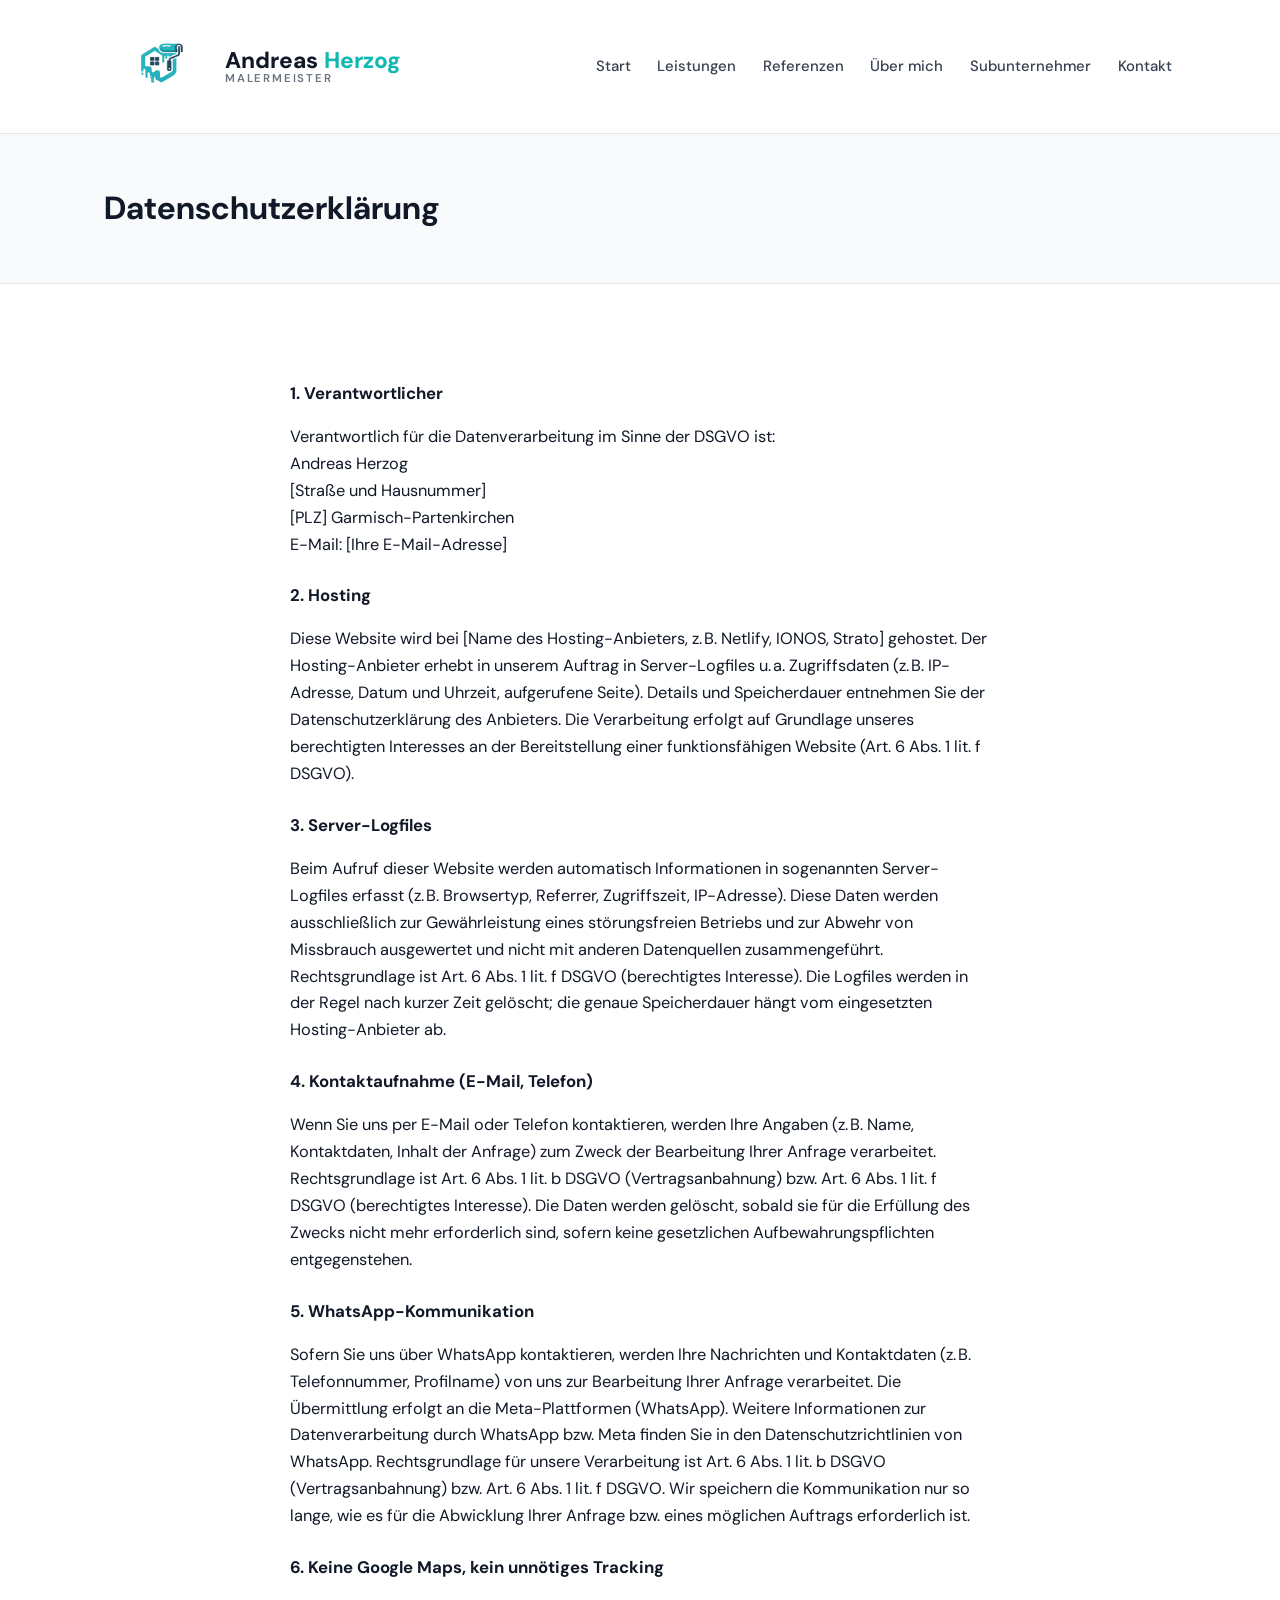
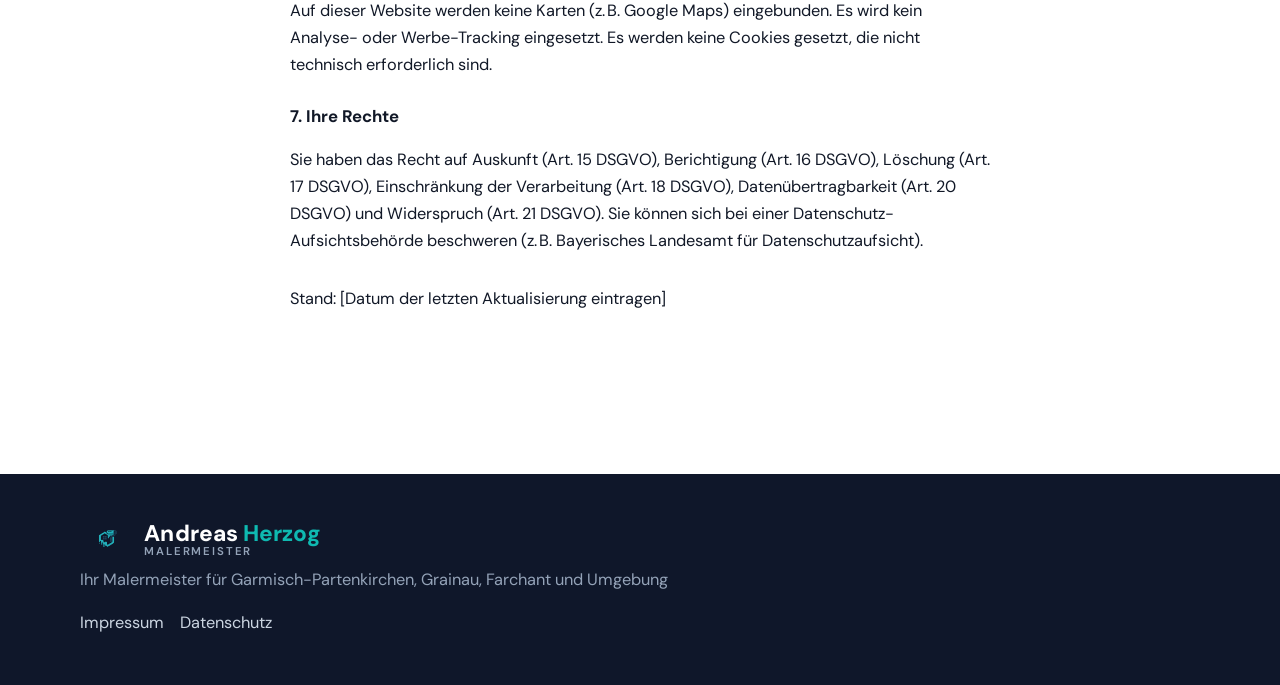
==== commit 5e0a9186: "Feinschliff Header und Mobile Menü" ====
--- a/datenschutz.html
+++ b/datenschutz.html
@@ -16,7 +16,7 @@
   <header class="site-header">
     <div class="header-inner">
       <a href="index.html" class="brand" aria-label="Andreas Herzog, Malermeister">
-        <img src="assets/logo-icon.png" alt="Logo Andreas Herzog" class="brand__icon" width="56" height="56">
+        <img src="assets/logo.png?v=20260326" alt="Logo Andreas Herzog" class="brand__icon" width="56" height="56">
         <span class="brand__text">
           <span class="brand__name">Andreas <span class="brand__name-accent">Herzog</span></span>
           <span class="brand__sub">Malermeister</span>
@@ -98,7 +98,7 @@
   <footer class="site-footer">
     <div class="footer-inner">
       <a href="index.html" class="brand brand--footer" aria-label="Andreas Herzog, Malermeister">
-        <img src="assets/logo-icon.png" alt="Logo Andreas Herzog" class="brand__icon" width="56" height="56">
+        <img src="assets/logo.png?v=20260326" alt="Logo Andreas Herzog" class="brand__icon" width="56" height="56">
         <span class="brand__text">
           <span class="brand__name">Andreas <span class="brand__name-accent">Herzog</span></span>
           <span class="brand__sub">Malermeister</span>
--- a/css/style.css
+++ b/css/style.css
@@ -91,51 +91,54 @@
   position: sticky;
   top: 0;
   z-index: 200;
-  background: rgba(255, 255, 255, 0.85);
+  background: #ffffff;
   border-bottom: 1px solid var(--color-border);
-  backdrop-filter: blur(10px);
 }
 
 .header-inner {
   max-width: var(--container);
   margin: 0 auto;
-  min-height: 84px;
-  padding: 0.72rem var(--space-md);
+  min-height: 98px;
+  padding: 0.16rem var(--space-sm);
   display: flex;
   align-items: center;
   justify-content: space-between;
+  gap: var(--space-sm);
 }
 
 .brand {
   display: flex;
   align-items: center;
-  gap: 0.68rem;
+  gap: 0.06rem;
   color: var(--color-text);
+  min-width: 0;
+  flex: 0 0 auto;
 }
 
 .brand__icon {
-  height: clamp(41px, 4.6vw, 48px);
+  height: clamp(112px, 12vw, 128px);
   width: auto;
-  max-width: 48px;
+  max-width: 128px;
   object-fit: contain;
   display: block;
   flex-shrink: 0;
-  transform: translateY(1px);
+  transform: translateY(0);
 }
 
 .brand__text {
   display: flex;
   flex-direction: column;
   justify-content: center;
-  line-height: 1.08;
+  line-height: 1.01;
+  min-width: 0;
 }
 
 .brand__name {
   font-family: var(--font-heading);
-  font-size: clamp(1.08rem, 1.65vw, 1.26rem);
-  font-weight: 700;
+  font-size: clamp(1.18rem, 1.95vw, 1.42rem);
+  font-weight: 800;
   color: #111827;
-  letter-spacing: 0.006em;
+  letter-spacing: 0.004em;
 }
 
 .brand__name-accent {
@@ -144,8 +147,8 @@
 
 .brand__sub {
   margin-top: 0.1rem;
-  font-size: 0.69rem;
-  letter-spacing: 0.17em;
+  font-size: 0.71rem;
+  letter-spacing: 0.16em;
   text-transform: uppercase;
   color: #6b7280;
   font-weight: 600;
@@ -164,6 +167,10 @@
   cursor: pointer;
   color: var(--color-text);
   border-radius: var(--radius-sm);
+  position: relative;
+  z-index: 220;
+  margin-left: 0.35rem;
+  flex: 0 0 auto;
 }
 
 .nav-toggle:hover {
@@ -198,12 +205,17 @@
   right: 0;
   bottom: 0;
   left: 0;
+  z-index: 210;
   background: var(--color-bg);
   padding: 5rem var(--space-md) var(--space-lg);
   overflow-y: auto;
   visibility: hidden;
   opacity: 0;
   transition: visibility var(--transition), opacity var(--transition);
+}
+
+.header-inner .main-nav {
+  margin-left: auto;
 }
 
 .main-nav.is-open {
@@ -704,9 +716,9 @@
 }
 
 .site-footer .brand__icon {
-  height: 40px;
-  width: auto;
-  max-width: 40px;
+  width: 54px;
+  height: auto;
+  max-width: none;
 }
 
 .site-footer .brand__name {
@@ -793,7 +805,7 @@
 
   .nav-list {
     display: flex;
-    gap: 0.2rem;
+    gap: 0.1rem;
     align-items: center;
   }
 
@@ -802,14 +814,75 @@
   }
 
   .nav-list a {
-    padding: 0.55rem 0.85rem;
+    padding: 0.5rem 0.78rem;
     border-radius: var(--radius-sm);
+    font-size: 0.93rem;
+    color: #374151;
+    position: relative;
+  }
+
+  .nav-list a:hover {
+    background: transparent;
+    color: var(--color-accent-dark);
+  }
+
+  .nav-list a::after {
+    content: "";
+    position: absolute;
+    left: 0.85rem;
+    right: 0.85rem;
+    bottom: 0.35rem;
+    height: 2px;
+    border-radius: 2px;
+    background: var(--color-accent);
+    transform: scaleX(0);
+    transform-origin: center;
+    transition: transform var(--transition);
+  }
+
+  .nav-list a:hover::after,
+  .nav-list a.is-active::after {
+    transform: scaleX(1);
+  }
+
+  .nav-list a.is-active {
+    color: var(--color-accent-dark);
+  }
+}
+
+@media (max-width: 480px) {
+  .header-inner {
+    min-height: 80px;
+    padding: 0.14rem var(--space-sm);
+  }
+
+  .brand {
+    gap: 0.04rem;
+  }
+
+  .brand__icon {
+    height: 84px;
+    width: auto;
+    max-width: 84px;
+  }
+
+  .brand__name {
+    font-size: 1.06rem;
+  }
+
+  .brand__sub {
+    margin-top: 0.08rem;
+    font-size: 0.64rem;
+    letter-spacing: 0.13em;
+  }
+}
+
+@media (max-width: 380px) {
+  .brand__sub {
+    display: none;
+  }
+
+  .brand__name {
     font-size: 0.95rem;
   }
-
-  .nav-list a:hover,
-  .nav-list a.is-active {
-    background: var(--color-accent-soft);
-    color: var(--color-accent-dark);
-  }
-}
+}
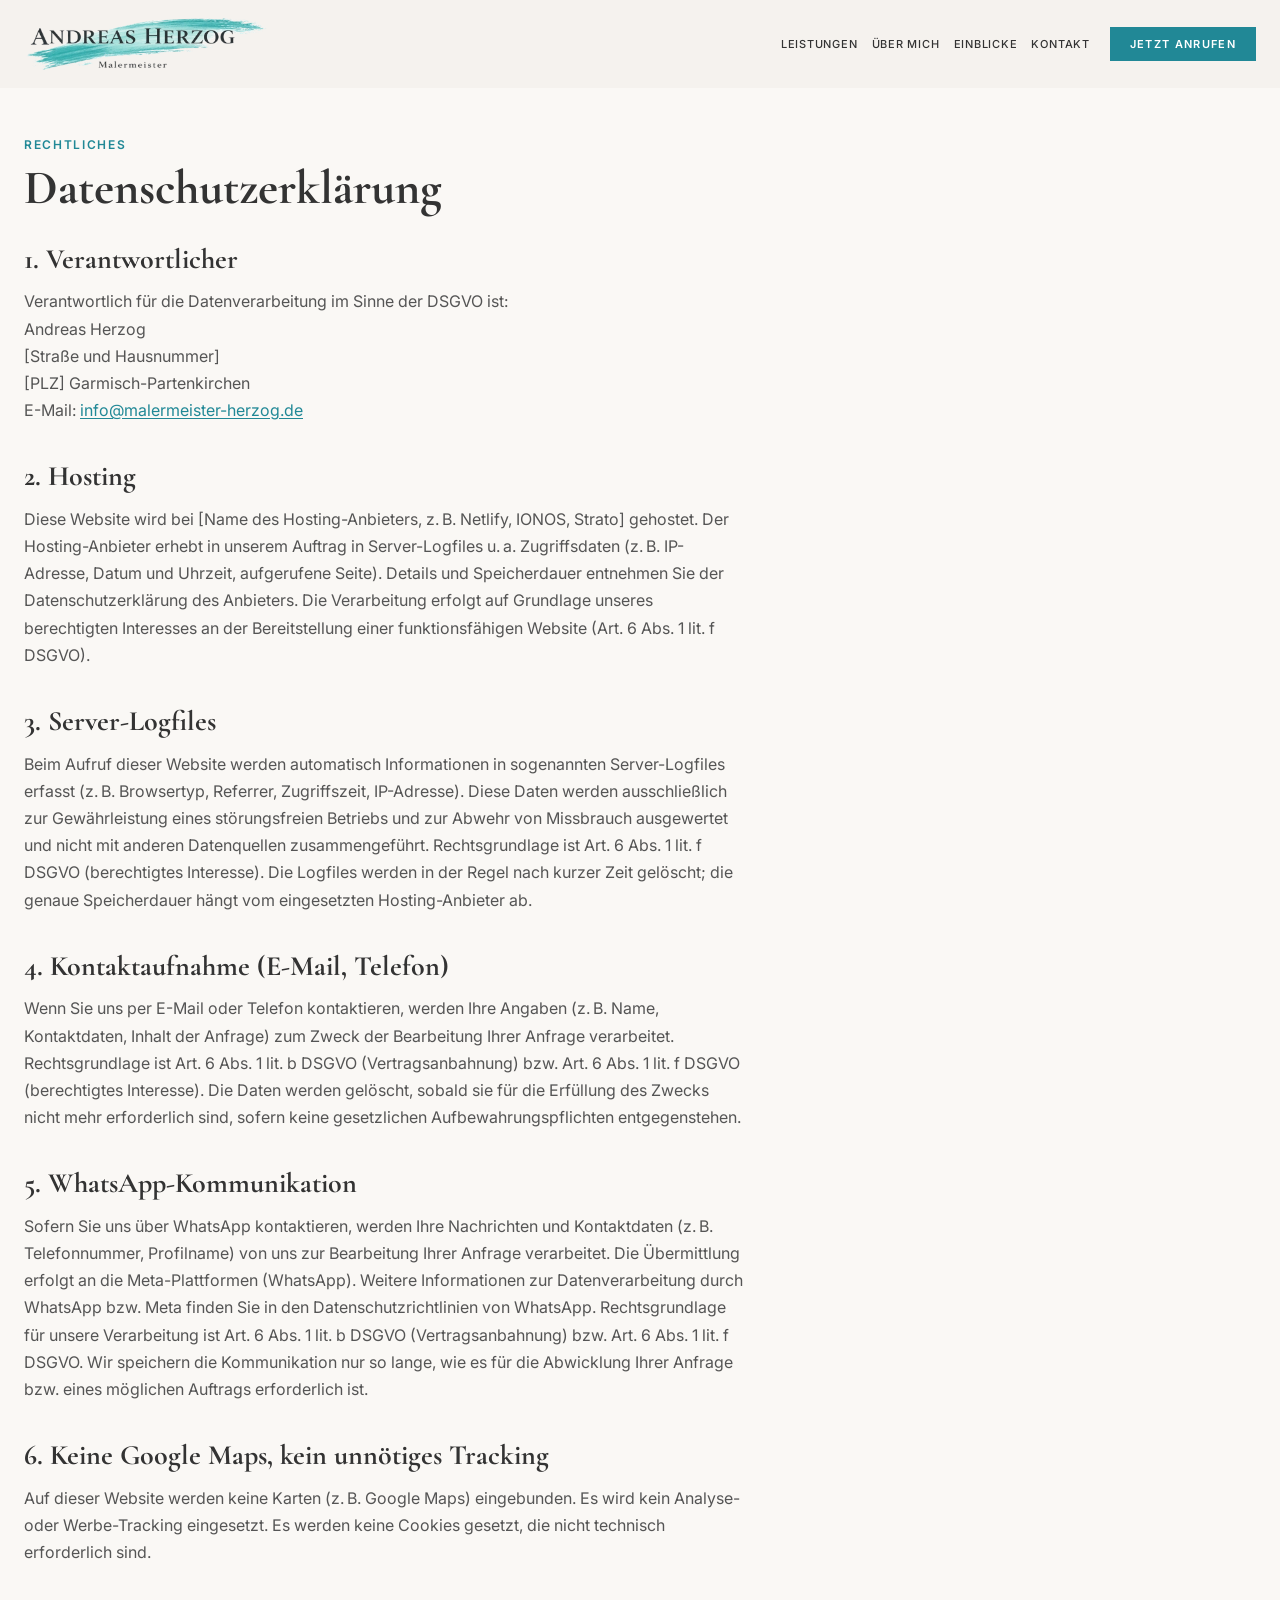
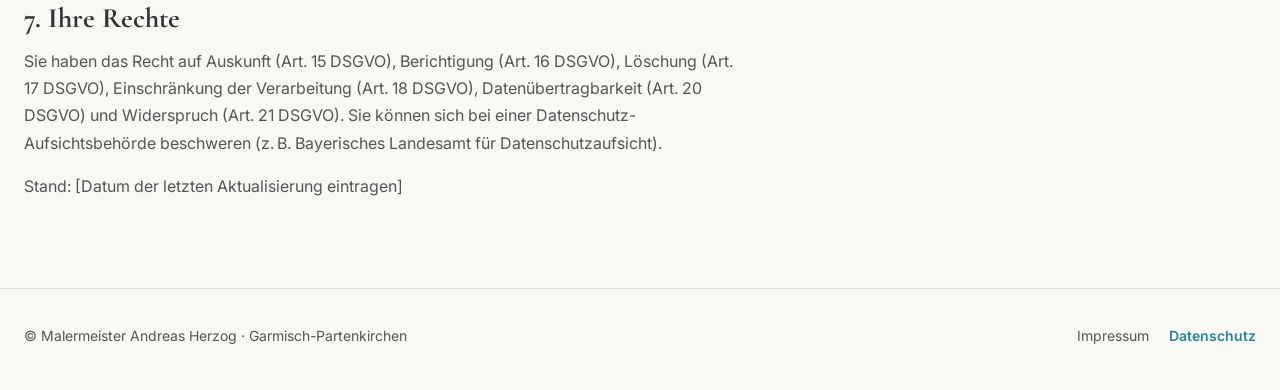
==== commit e68e61a5: "impressum" ====
--- a/datenschutz.html
+++ b/datenschutz.html
@@ -1,116 +1,163 @@
 <!DOCTYPE html>
 <html lang="de">
-<head>
-  <meta charset="UTF-8">
-  <meta name="viewport" content="width=device-width, initial-scale=1.0">
-  <title>Datenschutz | Malermeister Andreas Herzog</title>
-  <meta name="description" content="Datenschutzerklärung der Website von Malermeister Andreas Herzog – Informationen zur Datenverarbeitung.">
-  <link rel="preconnect" href="https://fonts.googleapis.com">
-  <link rel="preconnect" href="https://fonts.gstatic.com" crossorigin>
-  <link href="https://fonts.googleapis.com/css2?family=DM+Sans:ital,opsz,wght@0,9..40,400;0,9..40,500;0,9..40,600;1,9..40,400&family=DM+Serif+Display:ital@0;1&display=swap" rel="stylesheet">
-  <link rel="icon" href="favicon.svg" type="image/svg+xml">
-  <link rel="stylesheet" href="css/style.css">
-</head>
-<body>
-  <a href="#main-content" class="skip-link">Zum Inhalt springen</a>
-  <header class="site-header">
-    <div class="header-inner">
-      <a href="index.html" class="brand" aria-label="Andreas Herzog, Malermeister">
-        <img src="assets/logo.png?v=20260326" alt="Logo Andreas Herzog" class="brand__icon" width="56" height="56">
-        <span class="brand__text">
-          <span class="brand__name">Andreas <span class="brand__name-accent">Herzog</span></span>
-          <span class="brand__sub">Malermeister</span>
-        </span>
-      </a>
-      <button type="button" class="nav-toggle" aria-expanded="false" aria-controls="main-nav" aria-label="Menü öffnen">
-        <span></span>
-        <span></span>
-        <span></span>
-      </button>
-      <nav class="main-nav" id="main-nav">
-        <ul class="nav-list">
-          <li><a href="index.html">Start</a></li>
-          <li><a href="leistungen.html">Leistungen</a></li>
-          <li><a href="referenzen.html">Referenzen</a></li>
-          <li><a href="ueber-mich.html">Über mich</a></li>
-          <li><a href="subunternehmer.html">Subunternehmer</a></li>
-          <li><a href="kontakt.html">Kontakt</a></li>
-        </ul>
-      </nav>
-    </div>
-  </header>
+  <head>
+    <meta charset="UTF-8" />
+    <meta name="viewport" content="width=device-width, initial-scale=1, viewport-fit=cover" />
+    <title>Datenschutz | Malermeister Andreas Herzog</title>
+    <meta
+      name="description"
+      content="Datenschutzerklärung der Website von Malermeister Andreas Herzog – Informationen zur Datenverarbeitung."
+    />
+    <link rel="preconnect" href="https://fonts.googleapis.com" />
+    <link rel="preconnect" href="https://fonts.gstatic.com" crossorigin />
+    <link
+      href="https://fonts.googleapis.com/css2?family=Cormorant+Garamond:wght@600;700&family=Inter:wght@400;500;600&display=swap"
+      rel="stylesheet"
+    />
+    <link rel="icon" href="favicon.svg" type="image/svg+xml" />
+    <link rel="stylesheet" href="css/style.css?v=10" />
+  </head>
+  <body>
+    <header class="site-header">
+      <div class="site-header__inner shell">
+        <input type="checkbox" id="nav-drawer" class="nav-drawer__checkbox" />
 
-  <main id="main-content">
-    <header class="page-header">
-      <div class="container">
-        <h1>Datenschutzerklärung</h1>
+        <label for="nav-drawer" class="nav-drawer__burger" aria-label="Menü öffnen und schließen">
+          <span></span>
+          <span></span>
+          <span></span>
+        </label>
+
+        <a href="index.html" class="site-logo" aria-label="Zur Startseite Andreas Herzog">
+          <img
+            src="assets/logo-new-header.webp"
+            width="760"
+            height="180"
+            alt="Andreas Herzog Malermeister"
+          />
+        </a>
+
+        <a href="tel:+491711968368" class="header-cta" aria-label="Jetzt anrufen">
+          <span class="header-cta__icon" aria-hidden="true">
+            <svg viewBox="0 0 24 24" fill="none" xmlns="http://www.w3.org/2000/svg">
+              <path
+                d="M5 4h3l2 5-2 1a11 11 0 005 5l1-2 5 2v3a2 2 0 01-2 2A16 16 0 013 6a2 2 0 012-2z"
+                stroke="currentColor"
+                stroke-width="1.5"
+                stroke-linecap="round"
+                stroke-linejoin="round"
+              />
+            </svg>
+          </span>
+          <span class="header-cta__label">Jetzt anrufen</span>
+        </a>
+
+        <nav class="site-nav" id="site-nav" aria-label="Hauptnavigation">
+          <a href="tel:+491711968368" class="site-nav__call">Jetzt anrufen</a>
+          <a href="index.html#leistungen">Leistungen</a>
+          <a href="index.html#ueber-mich">Über mich</a>
+          <a href="index.html#einblicke">Einblicke</a>
+          <a href="index.html#kontakt">Kontakt</a>
+        </nav>
+
+        <label for="nav-drawer" class="nav-drawer__scrim" aria-hidden="true"></label>
       </div>
     </header>
 
-    <section class="section legal-content">
-      <div class="container prose">
-        <h2>1. Verantwortlicher</h2>
-        <p>
-          Verantwortlich für die Datenverarbeitung im Sinne der DSGVO ist:<br>
-          Andreas Herzog<br>
-          [Straße und Hausnummer]<br>
-          [PLZ] Garmisch-Partenkirchen<br>
-          E-Mail: [Ihre E-Mail-Adresse]
-        </p>
+    <main id="main-content">
+      <section class="section section--legal" aria-labelledby="datenschutz-heading">
+        <div class="shell">
+          <p class="section__eyebrow">Rechtliches</p>
+          <h1 id="datenschutz-heading">Datenschutzerklärung</h1>
 
-        <h2>2. Hosting</h2>
-        <p>
-          Diese Website wird bei [Name des Hosting-Anbieters, z. B. Netlify, IONOS, Strato] gehostet. Der Hosting-Anbieter erhebt in unserem Auftrag in Server-Logfiles u. a. Zugriffsdaten (z. B. IP-Adresse, Datum und Uhrzeit, aufgerufene Seite). Details und Speicherdauer entnehmen Sie der Datenschutzerklärung des Anbieters. Die Verarbeitung erfolgt auf Grundlage unseres berechtigten Interesses an der Bereitstellung einer funktionsfähigen Website (Art. 6 Abs. 1 lit. f DSGVO).
-        </p>
+          <div class="legal-prose">
+            <h2>1. Verantwortlicher</h2>
+            <p>
+              Verantwortlich für die Datenverarbeitung im Sinne der DSGVO ist:<br />
+              Andreas Herzog<br />
+              [Straße und Hausnummer]<br />
+              [PLZ] Garmisch-Partenkirchen<br />
+              E-Mail: <a href="mailto:info@malermeister-herzog.de">info@malermeister-herzog.de</a>
+            </p>
 
-        <h2>3. Server-Logfiles</h2>
-        <p>
-          Beim Aufruf dieser Website werden automatisch Informationen in sogenannten Server-Logfiles erfasst (z. B. Browsertyp, Referrer, Zugriffszeit, IP-Adresse). Diese Daten werden ausschließlich zur Gewährleistung eines störungsfreien Betriebs und zur Abwehr von Missbrauch ausgewertet und nicht mit anderen Datenquellen zusammengeführt. Rechtsgrundlage ist Art. 6 Abs. 1 lit. f DSGVO (berechtigtes Interesse). Die Logfiles werden in der Regel nach kurzer Zeit gelöscht; die genaue Speicherdauer hängt vom eingesetzten Hosting-Anbieter ab.
-        </p>
+            <h2>2. Hosting</h2>
+            <p>
+              Diese Website wird bei [Name des Hosting-Anbieters, z. B. Netlify, IONOS, Strato] gehostet. Der
+              Hosting-Anbieter erhebt in unserem Auftrag in Server-Logfiles u. a. Zugriffsdaten (z. B. IP-Adresse,
+              Datum und Uhrzeit, aufgerufene Seite). Details und Speicherdauer entnehmen Sie der Datenschutzerklärung
+              des Anbieters. Die Verarbeitung erfolgt auf Grundlage unseres berechtigten Interesses an der
+              Bereitstellung einer funktionsfähigen Website (Art. 6 Abs. 1 lit. f DSGVO).
+            </p>
 
-        <h2>4. Kontaktaufnahme (E-Mail, Telefon)</h2>
-        <p>
-          Wenn Sie uns per E-Mail oder Telefon kontaktieren, werden Ihre Angaben (z. B. Name, Kontaktdaten, Inhalt der Anfrage) zum Zweck der Bearbeitung Ihrer Anfrage verarbeitet. Rechtsgrundlage ist Art. 6 Abs. 1 lit. b DSGVO (Vertragsanbahnung) bzw. Art. 6 Abs. 1 lit. f DSGVO (berechtigtes Interesse). Die Daten werden gelöscht, sobald sie für die Erfüllung des Zwecks nicht mehr erforderlich sind, sofern keine gesetzlichen Aufbewahrungspflichten entgegenstehen.
-        </p>
+            <h2>3. Server-Logfiles</h2>
+            <p>
+              Beim Aufruf dieser Website werden automatisch Informationen in sogenannten Server-Logfiles erfasst
+              (z. B. Browsertyp, Referrer, Zugriffszeit, IP-Adresse). Diese Daten werden ausschließlich zur
+              Gewährleistung eines störungsfreien Betriebs und zur Abwehr von Missbrauch ausgewertet und nicht mit
+              anderen Datenquellen zusammengeführt. Rechtsgrundlage ist Art. 6 Abs. 1 lit. f DSGVO (berechtigtes
+              Interesse). Die Logfiles werden in der Regel nach kurzer Zeit gelöscht; die genaue Speicherdauer hängt
+              vom eingesetzten Hosting-Anbieter ab.
+            </p>
 
-        <h2>5. WhatsApp-Kommunikation</h2>
-        <p>
-          Sofern Sie uns über WhatsApp kontaktieren, werden Ihre Nachrichten und Kontaktdaten (z. B. Telefonnummer, Profilname) von uns zur Bearbeitung Ihrer Anfrage verarbeitet. Die Übermittlung erfolgt an die Meta-Plattformen (WhatsApp). Weitere Informationen zur Datenverarbeitung durch WhatsApp bzw. Meta finden Sie in den Datenschutzrichtlinien von WhatsApp. Rechtsgrundlage für unsere Verarbeitung ist Art. 6 Abs. 1 lit. b DSGVO (Vertragsanbahnung) bzw. Art. 6 Abs. 1 lit. f DSGVO. Wir speichern die Kommunikation nur so lange, wie es für die Abwicklung Ihrer Anfrage bzw. eines möglichen Auftrags erforderlich ist.
-        </p>
+            <h2>4. Kontaktaufnahme (E-Mail, Telefon)</h2>
+            <p>
+              Wenn Sie uns per E-Mail oder Telefon kontaktieren, werden Ihre Angaben (z. B. Name, Kontaktdaten, Inhalt
+              der Anfrage) zum Zweck der Bearbeitung Ihrer Anfrage verarbeitet. Rechtsgrundlage ist Art. 6 Abs. 1 lit.
+              b DSGVO (Vertragsanbahnung) bzw. Art. 6 Abs. 1 lit. f DSGVO (berechtigtes Interesse). Die Daten werden
+              gelöscht, sobald sie für die Erfüllung des Zwecks nicht mehr erforderlich sind, sofern keine gesetzlichen
+              Aufbewahrungspflichten entgegenstehen.
+            </p>
 
-        <h2>6. Keine Google Maps, kein unnötiges Tracking</h2>
-        <p>
-          Auf dieser Website werden keine Karten (z. B. Google Maps) eingebunden. Es wird kein Analyse- oder Werbe-Tracking eingesetzt. Es werden keine Cookies gesetzt, die nicht technisch erforderlich sind.
-        </p>
+            <h2>5. WhatsApp-Kommunikation</h2>
+            <p>
+              Sofern Sie uns über WhatsApp kontaktieren, werden Ihre Nachrichten und Kontaktdaten (z. B. Telefonnummer,
+              Profilname) von uns zur Bearbeitung Ihrer Anfrage verarbeitet. Die Übermittlung erfolgt an die
+              Meta-Plattformen (WhatsApp). Weitere Informationen zur Datenverarbeitung durch WhatsApp bzw. Meta finden
+              Sie in den Datenschutzrichtlinien von WhatsApp. Rechtsgrundlage für unsere Verarbeitung ist Art. 6 Abs. 1
+              lit. b DSGVO (Vertragsanbahnung) bzw. Art. 6 Abs. 1 lit. f DSGVO. Wir speichern die Kommunikation nur so
+              lange, wie es für die Abwicklung Ihrer Anfrage bzw. eines möglichen Auftrags erforderlich ist.
+            </p>
 
-        <h2>7. Ihre Rechte</h2>
-        <p>
-          Sie haben das Recht auf Auskunft (Art. 15 DSGVO), Berichtigung (Art. 16 DSGVO), Löschung (Art. 17 DSGVO), Einschränkung der Verarbeitung (Art. 18 DSGVO), Datenübertragbarkeit (Art. 20 DSGVO) und Widerspruch (Art. 21 DSGVO). Sie können sich bei einer Datenschutz-Aufsichtsbehörde beschweren (z. B. Bayerisches Landesamt für Datenschutzaufsicht).
-        </p>
+            <h2>6. Keine Google Maps, kein unnötiges Tracking</h2>
+            <p>
+              Auf dieser Website werden keine Karten (z. B. Google Maps) eingebunden. Es wird kein Analyse- oder
+              Werbe-Tracking eingesetzt. Es werden keine Cookies gesetzt, die nicht technisch erforderlich sind.
+            </p>
 
-        <p style="margin-top: 2rem;">
-          Stand: [Datum der letzten Aktualisierung eintragen]
-        </p>
+            <h2>7. Ihre Rechte</h2>
+            <p>
+              Sie haben das Recht auf Auskunft (Art. 15 DSGVO), Berichtigung (Art. 16 DSGVO), Löschung (Art. 17 DSGVO),
+              Einschränkung der Verarbeitung (Art. 18 DSGVO), Datenübertragbarkeit (Art. 20 DSGVO) und Widerspruch
+              (Art. 21 DSGVO). Sie können sich bei einer Datenschutz-Aufsichtsbehörde beschweren (z. B. Bayerisches
+              Landesamt für Datenschutzaufsicht).
+            </p>
+
+            <p class="legal-prose__meta">Stand: [Datum der letzten Aktualisierung eintragen]</p>
+          </div>
+        </div>
+      </section>
+    </main>
+
+    <footer class="site-footer">
+      <div class="shell site-footer__inner">
+        <p class="site-footer__copy">© Malermeister Andreas Herzog · Garmisch-Partenkirchen</p>
+        <nav class="site-footer__legal" aria-label="Rechtliches">
+          <a href="impressum.html">Impressum</a>
+          <a href="datenschutz.html" aria-current="page">Datenschutz</a>
+        </nav>
       </div>
-    </section>
-  </main>
+    </footer>
 
-  <footer class="site-footer">
-    <div class="footer-inner">
-      <a href="index.html" class="brand brand--footer" aria-label="Andreas Herzog, Malermeister">
-        <img src="assets/logo.png?v=20260326" alt="Logo Andreas Herzog" class="brand__icon" width="56" height="56">
-        <span class="brand__text">
-          <span class="brand__name">Andreas <span class="brand__name-accent">Herzog</span></span>
-          <span class="brand__sub">Malermeister</span>
-        </span>
-      </a>
-      <p>Ihr Malermeister für Garmisch-Partenkirchen, Grainau, Farchant und Umgebung</p>
-      <nav class="footer-legal">
-        <a href="impressum.html">Impressum</a>
-        <a href="datenschutz.html">Datenschutz</a>
-      </nav>
-    </div>
-  </footer>
-  <script src="js/main.js"></script>
-</body>
+    <script>
+      (function () {
+        var drawer = document.getElementById("nav-drawer");
+        if (!drawer) return;
+        document.querySelectorAll("#site-nav a").forEach(function (link) {
+          link.addEventListener("click", function () {
+            drawer.checked = false;
+          });
+        });
+      })();
+    </script>
+  </body>
 </html>
--- a/css/style.css
+++ b/css/style.css
@@ -1,888 +1,2035 @@
-/* Andreas Herzog - professionelle Website-Basis */
+/* ------------------------------------------------------------------
+   Andreas Herzog – Vollbild-Hero, linker Verlauf.
+   Header nutzt dieselbe .shell-Breite wie Hero/Trust (rechter Rand identisch).
+   ------------------------------------------------------------------ */
 
 :root {
-  --color-accent: #0d9488;
-  --color-accent-dark: #0f766e;
-  --color-accent-soft: rgba(13, 148, 136, 0.1);
-  --color-bg: #ffffff;
-  --color-bg-soft: #f8fafc;
-  --color-text: #111827;
-  --color-text-muted: #4b5563;
-  --color-border: #e5e7eb;
-  --color-footer: #0f172a;
-  --font-heading: "DM Sans", system-ui, -apple-system, sans-serif;
-  --font-body: "DM Sans", system-ui, -apple-system, sans-serif;
-  --container: 1120px;
-  --space-xs: 0.5rem;
-  --space-sm: 1rem;
-  --space-md: 1.5rem;
-  --space-lg: 2rem;
-  --space-xl: 3rem;
-  --space-2xl: 4.5rem;
-  --radius-sm: 0.5rem;
-  --radius-md: 0.875rem;
-  --radius-lg: 1.25rem;
-  --radius-pill: 999px;
-  --transition: 0.22s ease;
-  --shadow-sm: 0 2px 10px rgba(17, 24, 39, 0.06);
-  --shadow-md: 0 10px 28px rgba(17, 24, 39, 0.08);
-}
-
-*,
-*::before,
-*::after {
+  --page-bg: #f5f2ee;
+  --trust-bg: #faf8f5;
+  --text: #333333;
+  --text-muted: #555555;
+  --accent: #218896;
+  --accent-dark: #1a6f7a;
+  --line-soft: rgba(51, 51, 51, 0.12);
+  --container: 1320px;
+  --header-h: 88px;
+}
+
+* {
   box-sizing: border-box;
 }
 
 html {
-  scroll-behavior: smooth;
+  max-width: 100%;
+  overflow-x: hidden;
 }
 
 body {
   margin: 0;
-  font-family: var(--font-body);
-  font-size: 1.02rem;
-  line-height: 1.65;
-  color: var(--color-text);
-  background: var(--color-bg);
-}
-
-img {
+  max-width: 100%;
+  background: var(--page-bg);
+  color: var(--text);
+  font-family: "Inter", sans-serif;
+  -webkit-font-smoothing: antialiased;
+  text-rendering: optimizeLegibility;
+  overflow-x: hidden;
+}
+
+body.modal-open {
+  overflow: hidden;
+}
+
+img,
+video {
+  display: block;
   max-width: 100%;
   height: auto;
+}
+
+picture {
   display: block;
+  max-width: 100%;
 }
 
 a {
-  color: var(--color-accent);
+  color: inherit;
   text-decoration: none;
-  transition: color var(--transition);
-}
-
-a:hover {
-  color: var(--color-accent-dark);
 }
 
 a:focus-visible,
-button:focus-visible {
-  outline: 2px solid var(--color-accent);
-  outline-offset: 2px;
-}
-
-.skip-link {
-  position: absolute;
-  top: -100px;
-  left: var(--space-md);
-  padding: var(--space-sm) var(--space-md);
-  background: var(--color-accent);
-  color: #fff;
-  font-weight: 600;
-  border-radius: var(--radius-sm);
-  z-index: 999;
-  transition: top var(--transition);
-}
-
-.skip-link:focus {
-  top: var(--space-sm);
-}
-
-/* Header */
+button:focus-visible,
+input:focus-visible,
+textarea:focus-visible,
+label:focus-visible {
+  outline: 2px solid var(--accent);
+  outline-offset: 3px;
+}
+
+.anchor {
+  height: 0;
+  scroll-margin-top: var(--header-h);
+}
+
+section[id] {
+  scroll-margin-top: var(--header-h);
+}
+
+/* Gleiche horizontale Rasterbreite für Header, Hero-Text, Trust */
+.shell {
+  width: min(var(--container), calc(100% - 48px));
+  margin-left: auto;
+  margin-right: auto;
+}
+
+/* --- Header --- */
 .site-header {
-  position: sticky;
+  position: fixed;
   top: 0;
-  z-index: 200;
-  background: #ffffff;
-  border-bottom: 1px solid var(--color-border);
-}
-
-.header-inner {
-  max-width: var(--container);
-  margin: 0 auto;
-  min-height: 98px;
-  padding: 0.16rem var(--space-sm);
+  left: 0;
+  width: 100%;
+  z-index: 40;
+  background: var(--page-bg);
+}
+
+.site-header__inner {
+  position: relative;
+  min-height: var(--header-h);
+  padding: 10px 0;
   display: flex;
   align-items: center;
-  justify-content: space-between;
-  gap: var(--space-sm);
-}
-
-.brand {
+  justify-content: flex-start;
+  gap: 0;
+  max-width: 100%;
+}
+
+/* Checkbox: außerhalb des Flex-Flows (sonst verschiebt es die Zeile) */
+.nav-drawer__checkbox {
+  position: absolute;
+  left: -9999px;
+  top: 0;
+  width: 1px;
+  height: 1px;
+  opacity: 0;
+  margin: 0;
+  pointer-events: none;
+}
+
+.nav-drawer__burger,
+.nav-drawer__scrim {
+  display: none;
+}
+
+/* Desktop: Reihenfolge Logo → Navigation → Anfrage (HTML: Checkbox, Burger, Logo, CTA, Nav, Scrim) */
+.site-logo {
+  order: 1;
   display: flex;
   align-items: center;
-  gap: 0.06rem;
-  color: var(--color-text);
+  flex: 0 1 auto;
   min-width: 0;
+}
+
+.site-nav {
+  order: 2;
+}
+
+.header-cta {
+  order: 3;
+}
+
+.site-logo img {
+  max-width: none;
+  height: clamp(48px, 5vw, 58px);
+  width: auto;
+  object-fit: contain;
+}
+
+/* Navigation + Button: gemeinsam ganz nach rechts (Logo bleibt links) */
+.site-nav {
+  display: flex;
+  align-items: center;
+  gap: 14px;
+  margin-left: auto;
+  margin-right: 0;
   flex: 0 0 auto;
 }
 
-.brand__icon {
-  height: clamp(112px, 12vw, 128px);
-  width: auto;
-  max-width: 128px;
-  object-fit: contain;
-  display: block;
-  flex-shrink: 0;
-  transform: translateY(0);
-}
-
-.brand__text {
+.site-nav a {
+  font-size: 11px;
+  font-weight: 500;
+  letter-spacing: 0.07em;
+  text-transform: uppercase;
+  color: var(--text);
+  white-space: nowrap;
+  transition: color 0.2s ease;
+}
+
+.site-nav a:hover {
+  color: #1a1a1a;
+}
+
+.header-cta {
+  margin-left: 20px;
+  flex: 0 0 auto;
+  padding: 10px 20px;
+  font-size: 11px;
+  font-weight: 600;
+  letter-spacing: 0.12em;
+  text-transform: uppercase;
+  color: #fff;
+  background: var(--accent);
+  border-radius: 0;
+  transition: background 0.2s ease;
+}
+
+.header-cta:hover {
+  background: var(--accent-dark);
+}
+
+.header-cta__icon {
+  display: none;
+  align-items: center;
+  justify-content: center;
+}
+
+.header-cta__icon svg {
+  width: 20px;
+  height: 20px;
+}
+
+.site-nav__call {
+  display: none;
+}
+
+/* --- Hero: volle Breite, Bild + Verlauf, Text im shell --- */
+.hero {
+  position: relative;
+  min-height: 100vh;
+  min-height: 100dvh;
+  overflow: hidden;
+}
+
+.hero__bg {
+  position: absolute;
+  inset: 0;
+  width: 100%;
+  height: 100%;
+  object-fit: cover;
+  object-position: 28% center;
+}
+
+/* Lesbarkeit links: beige deckend → nach rechts transparent */
+.hero__overlay {
+  position: absolute;
+  inset: 0;
+  z-index: 1;
+  pointer-events: none;
+  background: linear-gradient(
+    90deg,
+    rgba(245, 242, 238, 0.94) 0%,
+    rgba(245, 242, 238, 0.78) 22%,
+    rgba(245, 242, 238, 0.42) 42%,
+    rgba(245, 242, 238, 0.12) 58%,
+    rgba(245, 242, 238, 0) 76%
+  );
+}
+
+.hero__shell {
+  position: relative;
+  z-index: 2;
+  min-height: 100vh;
+  padding: calc(var(--header-h) + 48px) 0 96px;
   display: flex;
   flex-direction: column;
   justify-content: center;
-  line-height: 1.01;
-  min-width: 0;
-}
-
-.brand__name {
-  font-family: var(--font-heading);
-  font-size: clamp(1.18rem, 1.95vw, 1.42rem);
-  font-weight: 800;
-  color: #111827;
-  letter-spacing: 0.004em;
-}
-
-.brand__name-accent {
-  color: #0fb9b1;
-}
-
-.brand__sub {
-  margin-top: 0.1rem;
-  font-size: 0.71rem;
+  align-items: flex-start;
+}
+
+.hero__inner {
+  max-width: 520px;
+  width: 100%;
+}
+
+.hero__label {
+  margin: 0 0 18px;
+  font-size: 12px;
+  font-weight: 600;
   letter-spacing: 0.16em;
   text-transform: uppercase;
-  color: #6b7280;
+  color: var(--accent);
+}
+
+.hero h1 {
+  margin: 0;
+  font-family: "Cormorant Garamond", serif;
+  font-size: clamp(42px, 4.5vw, 56px);
+  font-weight: 700;
+  line-height: 1.06;
+  letter-spacing: -0.02em;
+  color: var(--text);
+}
+
+.hero__sub {
+  margin: 22px 0 0;
+  max-width: 480px;
+  font-size: 16px;
+  font-weight: 400;
+  line-height: 1.65;
+  color: var(--text-muted);
+}
+
+.hero__location {
+  margin: 14px 0 0;
+  font-size: 14px;
   font-weight: 600;
-}
-
-.nav-toggle {
+  line-height: 1.5;
+  color: var(--text);
+}
+
+.hero__actions {
+  margin-top: 36px;
+  display: flex;
+  flex-wrap: wrap;
+  align-items: center;
+  gap: 12px;
+}
+
+.hero__hint {
+  margin: 12px 0 0;
+  font-size: 13px;
+  line-height: 1.5;
+  color: var(--text-muted);
+}
+
+/* Hero-Buttons: größer als Header-CTA, eckig, Kapitälchen */
+.btn {
+  min-height: 58px;
+  padding: 0 30px;
+  display: inline-flex;
+  align-items: center;
+  justify-content: center;
+  font-size: 12px;
+  font-weight: 600;
+  letter-spacing: 0.14em;
+  text-transform: uppercase;
+  border-radius: 0;
+  transition:
+    background 0.2s ease,
+    border-color 0.2s ease,
+    color 0.2s ease;
+}
+
+.btn--primary {
+  background: var(--accent);
+  color: #fff;
+  border: 1px solid var(--accent);
+}
+
+.btn--primary:hover {
+  background: var(--accent-dark);
+  border-color: var(--accent-dark);
+}
+
+/* Sekundär: transparent – Hero-Bild scheint durch */
+.btn--secondary {
+  background: transparent;
+  color: var(--text);
+  border: 1px solid rgba(51, 51, 51, 0.35);
+}
+
+.btn--secondary:hover {
+  background: rgba(255, 255, 255, 0.12);
+}
+
+/* --- Trust-Leiste --- */
+.trust {
+  background: var(--trust-bg);
+  border-top: 1px solid var(--line-soft);
+}
+
+.trust__inner {
+  padding: 48px 0;
+  display: grid;
+  grid-template-columns: repeat(4, 1fr);
+}
+
+.trust__item {
+  padding: 0 24px;
   display: flex;
   flex-direction: column;
+  align-items: flex-start;
+  gap: 10px;
+  border-right: 1px solid var(--line-soft);
+}
+
+.trust__item:last-child {
+  border-right: none;
+}
+
+.trust__icon {
+  width: 42px;
+  height: 42px;
+  color: var(--text);
+}
+
+.trust__icon svg {
+  width: 100%;
+  height: 100%;
+}
+
+.trust__title {
+  margin: 0;
+  font-size: 12px;
+  font-weight: 700;
+  letter-spacing: 0.1em;
+  text-transform: uppercase;
+  color: var(--text);
+}
+
+.trust__text {
+  margin: 0;
+  font-size: 14px;
+  font-weight: 400;
+  line-height: 1.45;
+  color: var(--text-muted);
+}
+
+/* --- Inhaltssektionen --- */
+.section {
+  padding: 72px 0;
+  border-top: 1px solid var(--line-soft);
+  background: var(--page-bg);
+}
+
+.section--referenzen {
+  background: var(--trust-bg);
+}
+
+.section--about {
+  background: var(--trust-bg);
+}
+
+.section__eyebrow {
+  margin: 0 0 10px;
+  font-size: 12px;
+  font-weight: 600;
+  letter-spacing: 0.14em;
+  text-transform: uppercase;
+  color: var(--accent);
+}
+
+.section h2 {
+  margin: 0;
+  font-family: "Cormorant Garamond", serif;
+  font-size: clamp(34px, 4.2vw, 48px);
+  line-height: 1.1;
+  color: var(--text);
+}
+
+.section__intro {
+  margin: 16px 0 0;
+  max-width: 760px;
+  font-size: 16px;
+  line-height: 1.7;
+  color: var(--text-muted);
+}
+
+.section__note {
+  margin: 10px 0 0;
+  font-size: 13px;
+  line-height: 1.5;
+  color: var(--text-muted);
+}
+
+.section__intro--cta {
+  margin-top: 22px;
+}
+
+.cards {
+  margin-top: 28px;
+  display: grid;
+  gap: 14px;
+}
+
+.cards--leistungen,
+.cards--referenzen {
+  grid-template-columns: repeat(3, minmax(0, 1fr));
+}
+
+.card--leistung {
+  display: flex;
+  flex-direction: column;
+  gap: 12px;
+}
+
+.leistung__icon {
+  width: 40px;
+  height: 40px;
+  flex-shrink: 0;
+  color: var(--accent-dark);
+}
+
+.leistung__icon svg {
+  width: 100%;
+  height: 100%;
+  display: block;
+}
+
+.leistung__body h3 {
+  margin: 0 0 8px;
+}
+
+.leistung__body p {
+  margin: 0;
+}
+
+.leistungen__cta {
+  margin-top: 24px;
+}
+
+.cards--trust {
+  grid-template-columns: repeat(3, minmax(0, 1fr));
+}
+
+.about__grid {
+  margin-top: 28px;
+  display: grid;
+  grid-template-columns: minmax(0, 1fr) minmax(300px, 500px);
+  gap: 40px;
+  align-items: center;
+}
+
+.about__content .section__intro {
+  max-width: none;
+  margin-top: 0;
+}
+
+.about__text {
+  margin: 14px 0 0;
+  font-size: 16px;
+  line-height: 1.7;
+  color: var(--text-muted);
+}
+
+.about__media {
+  margin: 0;
+  overflow: hidden;
+  border: 1px solid rgba(51, 51, 51, 0.16);
+  border-radius: 24px;
+  background: #ebe6e0;
+  box-shadow:
+    0 18px 34px rgba(0, 0, 0, 0.08),
+    inset 0 0 0 1px rgba(255, 255, 255, 0.25);
+}
+
+.about__media img {
+  width: 100%;
+  height: auto;
+  display: block;
+}
+
+.about__content .card--trust {
+  flex-direction: column;
+  align-items: flex-start;
+  gap: 12px;
+  min-height: auto;
+  padding: 20px 18px;
+}
+
+.about__content .card--trust .trust__icon {
+  width: 36px;
+  height: 36px;
+  color: var(--accent-dark);
+}
+
+.about__content .card--trust h3 {
+  font-size: 15px;
+  line-height: 1.35;
+}
+
+.cards--farbberatung {
+  grid-template-columns: repeat(3, minmax(0, 1fr));
+}
+
+.cards--einblicke {
+  grid-template-columns: repeat(3, minmax(0, 1fr));
+}
+
+.cards--einblicke-farben {
+  grid-template-columns: repeat(3, minmax(0, 1fr));
+}
+
+.farbauswahl {
+  margin-top: 10px;
+  display: grid;
+  grid-template-columns: minmax(0, 1.5fr) minmax(0, 1fr);
+  gap: 26px;
+  align-items: start;
+}
+
+.farbauswahl__media {
+  min-width: 0;
+}
+
+.farbauswahl__panel {
+  min-width: 0;
+  border: 1px solid var(--line-soft);
+  border-radius: 20px;
+  background: #fff;
+  padding: 18px;
+  box-shadow: 0 12px 30px rgba(0, 0, 0, 0.06);
+}
+
+.farbauswahl__label {
+  margin: 0 0 12px;
+  font-size: 12px;
+  font-weight: 700;
+  letter-spacing: 0.12em;
+  text-transform: uppercase;
+  color: var(--text-muted);
+}
+
+.farbauswahl__stage {
+  width: 100%;
+  aspect-ratio: 1 / 1;
+  border: 1px solid rgba(51, 51, 51, 0.16);
+  border-radius: 24px;
+  background: #ebe6e0;
+  box-shadow:
+    0 18px 34px rgba(0, 0, 0, 0.08),
+    inset 0 0 0 1px rgba(255, 255, 255, 0.25);
+  overflow: hidden;
+  position: relative;
+}
+
+.farbauswahl__stage--landscape {
+  aspect-ratio: 16 / 9;
+}
+
+.farbauswahl--fassade .farbauswahl__media {
+  display: block;
+  width: 100%;
+}
+
+.farbauswahl--fassade .farbauswahl__picture.is-fading {
+  opacity: 1;
+}
+
+.farbauswahl__label--spaced {
+  margin-top: 18px;
+}
+
+.fassade__haustypen {
+  display: grid;
+  grid-template-columns: repeat(3, minmax(0, 1fr));
+  gap: 10px;
+}
+
+.fassade__haustyp {
+  border: 1px solid var(--line-soft);
+  border-radius: 12px;
+  background: #fff;
+  padding: 12px 10px;
+  font: inherit;
+  font-size: 14px;
+  font-weight: 600;
+  color: var(--text);
+  cursor: pointer;
+  transition: border-color 0.2s ease, background 0.2s ease;
+}
+
+.fassade__haustyp.is-active {
+  border-color: var(--accent);
+  background: rgba(33, 136, 150, 0.08);
+  color: var(--accent-dark);
+}
+
+.fassade__haustyp:hover {
+  border-color: rgba(33, 136, 150, 0.45);
+}
+
+.fassade__placeholder {
+  position: absolute;
+  inset: 0;
+  z-index: 2;
+  margin: 0;
+  display: grid;
+  place-items: center;
+  padding: 20px;
+  text-align: center;
+  font-size: 15px;
+  line-height: 1.5;
+  color: var(--text-muted);
+  background: #ece7e2;
+}
+
+.fassade__notice {
+  margin: 10px 0 0;
+  font-size: 14px;
+  line-height: 1.55;
+  color: var(--accent-dark);
+}
+
+.farbauswahl__controls.is-disabled {
+  opacity: 0.45;
+  pointer-events: none;
+}
+
+.farbauswahl__picture {
+  display: block;
+  width: 100%;
+  height: 100%;
+  transition: opacity 0.25s ease;
+  opacity: 1;
+}
+
+.farbauswahl__picture.is-fading {
+  opacity: 0.18;
+}
+
+.farbauswahl__picture img {
+  width: 100%;
+  height: 100%;
+  object-fit: cover;
+  display: block;
+}
+
+.farbauswahl__controls {
+  margin-top: 4px;
+  display: grid;
+  grid-template-columns: repeat(3, minmax(0, 1fr));
+  gap: 10px;
+}
+
+.farbauswahl__swatch {
+  min-height: 44px;
+  border: 1px solid rgba(51, 51, 51, 0.16);
+  border-radius: 12px;
+  background: linear-gradient(180deg, #ffffff 0%, #faf9f7 100%);
+  color: var(--text);
+  display: inline-flex;
+  align-items: center;
+  gap: 10px;
+  padding: 8px 11px;
+  text-align: left;
+  font: inherit;
+  font-size: 13px;
+  font-weight: 600;
+  cursor: pointer;
+  transition:
+    border-color 0.2s ease,
+    box-shadow 0.2s ease,
+    transform 0.2s ease;
+}
+
+.farbauswahl__swatch.is-active {
+  border-color: rgba(33, 136, 150, 0.6);
+  box-shadow:
+    inset 0 0 0 1px var(--accent),
+    0 0 0 2px rgba(33, 136, 150, 0.16);
+}
+
+.farbauswahl__swatch:hover {
+  transform: translateY(-1px);
+}
+
+.farbauswahl__dot {
+  width: 18px;
+  height: 18px;
+  border-radius: 50%;
+  border: 1px solid rgba(51, 51, 51, 0.22);
+  background: var(--swatch);
+  flex: 0 0 18px;
+  box-shadow: inset 0 0 0 1px rgba(255, 255, 255, 0.35);
+}
+
+.farbauswahl__info {
+  margin-top: 14px;
+  border-top: 1px solid var(--line-soft);
+  padding-top: 14px;
+}
+
+.farbauswahl__active {
+  margin: 0;
+  font-size: 18px;
+  font-weight: 600;
+  color: var(--text);
+}
+
+.farbauswahl__description {
+  margin: 8px 0 0;
+  font-size: 15px;
+  line-height: 1.65;
+  color: var(--text-muted);
+}
+
+.cards--ideen {
+  grid-template-columns: repeat(4, minmax(0, 1fr));
+}
+
+.card {
+  background: #fff;
+  border: 1px solid var(--line-soft);
+  padding: 20px;
+}
+
+.card h3 {
+  margin: 0 0 8px;
+  font-size: 18px;
+  line-height: 1.35;
+  color: var(--text);
+}
+
+.card p {
+  margin: 0;
+  font-size: 15px;
+  line-height: 1.6;
+  color: var(--text-muted);
+}
+
+.card--trust {
+  display: flex;
+  align-items: center;
+  min-height: 88px;
+}
+
+.card--trust h3 {
+  margin: 0;
+  font-size: 16px;
+}
+
+.card--farb {
+  display: flex;
+  flex-direction: column;
+  gap: 8px;
+}
+
+.card--placeholder {
+  min-height: 260px;
+  align-items: center;
   justify-content: center;
-  gap: 5px;
-  width: 44px;
-  height: 44px;
+  text-align: center;
+  background: #f1eeea;
+}
+
+.card--placeholder h3 {
+  margin: 0;
+  color: var(--text-muted);
+}
+
+.farb__media {
+  margin: 0 0 2px;
+  aspect-ratio: 3 / 2;
+  overflow: hidden;
+  border: 1px solid var(--line-soft);
+  background: #ece7e2;
+}
+
+.farb__media img {
+  width: 100%;
+  height: 100%;
+  object-fit: cover;
+  display: block;
+}
+
+.einblicke-tabs {
+  margin-top: 24px;
+  display: flex;
+  flex-wrap: wrap;
+  gap: 10px;
+}
+
+.einblicke-tab {
+  border: 1px solid var(--line-soft);
+  background: #fff;
+  color: var(--text);
+  min-height: 44px;
+  padding: 0 16px;
+  font: inherit;
+  font-size: 13px;
+  font-weight: 600;
+  letter-spacing: 0.06em;
+  text-transform: uppercase;
+  cursor: pointer;
+}
+
+.einblicke-tab.is-active {
+  border-color: var(--accent);
+  background: var(--accent);
+  color: #fff;
+}
+
+.einblicke-panel {
+  margin-top: 20px;
+}
+
+.einblicke-subhead {
+  margin: 26px 0 12px;
+  font-size: 22px;
+}
+
+.einblicke-subhead--ideas {
+  margin-top: 22px;
+}
+
+.einblicke-step {
+  margin: 6px 0 8px;
+  font-size: 12px;
+  font-weight: 700;
+  letter-spacing: 0.12em;
+  text-transform: uppercase;
+  color: var(--accent);
+}
+
+.einblicke-step--ideas {
+  margin-top: 38px;
+}
+
+.einblicke-step__intro {
+  margin: 0 0 14px;
+  max-width: 70ch;
+  color: var(--text-muted);
+  line-height: 1.6;
+}
+
+.einblicke-card-trigger {
+  width: 100%;
+  display: block;
+  border: 0;
+  padding: 0;
+  background: transparent;
+  cursor: pointer;
+  text-align: left;
+}
+
+.einblicke__cta {
+  margin-top: 20px;
+}
+
+.ideen-accordion {
+  margin-top: 8px;
+}
+
+.ideen-item {
+  border: 1px solid rgba(51, 51, 51, 0.14);
+  border-radius: 16px;
+  background: #fff;
+  padding: 0 18px 18px;
+  margin-bottom: 14px;
+  box-shadow: 0 10px 24px rgba(0, 0, 0, 0.05);
+}
+
+.ideen-item summary {
+  position: relative;
+  cursor: pointer;
+  list-style: none;
+  padding: 18px 36px 18px 0;
+  font-size: 18px;
+  font-weight: 600;
+}
+
+.ideen-item summary::-webkit-details-marker {
+  display: none;
+}
+
+.ideen-item summary::after {
+  content: "+";
+  position: absolute;
+  right: 0;
+  top: 50%;
+  transform: translateY(-50%);
+  width: 24px;
+  height: 24px;
+  border-radius: 50%;
+  border: 1px solid rgba(51, 51, 51, 0.2);
+  display: grid;
+  place-items: center;
+  font-size: 18px;
+  line-height: 1;
+  color: var(--text-muted);
+}
+
+.ideen-item[open] summary::after {
+  content: "−";
+}
+
+.ideen-text {
+  margin: 0 0 14px;
+  color: var(--text-muted);
+}
+
+.ideen-note {
+  margin: 16px 0 0;
+  color: var(--text-muted);
+}
+
+.ideen-trigger {
+  width: 100%;
+  display: block;
+  aspect-ratio: 3 / 2;
+  overflow: hidden;
+  border: 1px solid rgba(51, 51, 51, 0.12);
+  border-radius: 12px;
+  background: #ece7e2;
+}
+
+.ideen-trigger img {
+  width: 100%;
+  height: 100%;
+  object-fit: cover;
+  display: block;
+}
+
+.section--future {
+  background: #f7f4f1;
+}
+
+.modal {
+  position: fixed;
+  inset: 0;
+  z-index: 80;
+  display: grid;
+  place-items: center;
+  padding: 20px;
+}
+
+.modal[hidden] {
+  display: none;
+}
+
+.modal__backdrop {
+  position: absolute;
+  inset: 0;
+  background: rgba(0, 0, 0, 0.55);
+}
+
+.modal__content {
+  position: relative;
+  z-index: 1;
+  width: min(900px, 100%);
+  max-height: min(88vh, 900px);
+  overflow: auto;
+  background: #fff;
+  border: 1px solid var(--line-soft);
+  padding: 18px 18px 20px;
+}
+
+.modal__content img {
+  width: 100%;
+  height: auto;
+  aspect-ratio: 3 / 2;
+  object-fit: cover;
+  border: 1px solid var(--line-soft);
+}
+
+.modal__content h3 {
+  margin: 14px 0 8px;
+  font-size: 24px;
+}
+
+.modal__content p {
+  margin: 0;
+  color: var(--text-muted);
+}
+
+.modal__close {
+  position: absolute;
+  top: 8px;
+  right: 10px;
+  width: 36px;
+  height: 36px;
+  border: 1px solid var(--line-soft);
+  background: #fff;
+  color: var(--text);
+  font-size: 24px;
+  line-height: 1;
+  cursor: pointer;
+}
+
+.modal__nav {
+  position: absolute;
+  top: 50%;
+  transform: translateY(-50%);
+  width: 42px;
+  height: 42px;
+  border: 1px solid var(--line-soft);
+  background: rgba(255, 255, 255, 0.92);
+  color: var(--text);
+  font-size: 30px;
+  line-height: 1;
+  cursor: pointer;
+}
+
+.modal__nav--prev {
+  left: 10px;
+}
+
+.modal__nav--next {
+  right: 10px;
+}
+
+.projekt__media {
+  margin: 0 0 12px;
+  aspect-ratio: 16 / 10;
+  overflow: hidden;
+  border: 1px solid var(--line-soft);
+  background: #ece7e2;
+}
+
+.projekt__media img {
+  width: 100%;
+  height: 100%;
+  object-fit: cover;
+}
+
+.projekt__placeholder {
+  width: 100%;
+  height: 100%;
+  display: grid;
+  place-items: center;
+  padding: 14px;
+  text-align: center;
+  color: var(--text-muted);
+  font-size: 14px;
+  line-height: 1.5;
+  background: #ece7e2;
+  display: none;
+}
+
+.projekt__media.is-fallback img {
+  display: none;
+}
+
+.projekt__media.is-fallback .projekt__placeholder {
+  display: grid;
+}
+
+.kontakt__grid {
+  margin-top: 28px;
+  display: grid;
+  grid-template-columns: 1fr 1.2fr;
+  gap: 24px;
+}
+
+.kontakt__info p {
+  margin: 0 0 12px;
+  line-height: 1.6;
+}
+
+.kontakt__info a {
+  color: var(--accent-dark);
+  font-weight: 600;
+}
+
+.kontakt__form {
+  display: grid;
+  gap: 10px;
+}
+
+.kontakt__form label {
+  font-size: 14px;
+  font-weight: 600;
+  color: var(--text);
+}
+
+.kontakt__form input:not([type="checkbox"]),
+.kontakt__form textarea {
+  width: 100%;
+  border: 1px solid var(--line-soft);
+  padding: 12px;
+  font: inherit;
+  background: #fff;
+  color: var(--text);
+}
+
+.kontakt__form textarea {
+  resize: vertical;
+}
+
+.checkbox {
+  display: flex;
+  align-items: flex-start;
+  gap: 8px;
+  margin: 6px 0;
+  font-size: 14px;
+  font-weight: 400;
+  color: var(--text-muted);
+}
+
+.checkbox input {
+  width: auto;
+  flex-shrink: 0;
+  margin-top: 4px;
   padding: 0;
   border: none;
   background: transparent;
-  cursor: pointer;
-  color: var(--color-text);
-  border-radius: var(--radius-sm);
-  position: relative;
-  z-index: 220;
-  margin-left: 0.35rem;
-  flex: 0 0 auto;
-}
-
-.nav-toggle:hover {
-  background: var(--color-bg-soft);
-  color: var(--color-accent);
-}
-
-.nav-toggle span {
-  display: block;
-  width: 22px;
-  height: 2px;
-  background: currentColor;
-  border-radius: 1px;
-  transition: transform var(--transition), opacity var(--transition);
-}
-
-.nav-toggle[aria-expanded="true"] span:nth-child(1) {
-  transform: translateY(7px) rotate(45deg);
-}
-
-.nav-toggle[aria-expanded="true"] span:nth-child(2) {
-  opacity: 0;
-}
-
-.nav-toggle[aria-expanded="true"] span:nth-child(3) {
-  transform: translateY(-7px) rotate(-45deg);
-}
-
-.main-nav {
-  position: fixed;
-  top: 0;
-  right: 0;
-  bottom: 0;
-  left: 0;
-  z-index: 210;
-  background: var(--color-bg);
-  padding: 5rem var(--space-md) var(--space-lg);
-  overflow-y: auto;
-  visibility: hidden;
-  opacity: 0;
-  transition: visibility var(--transition), opacity var(--transition);
-}
-
-.header-inner .main-nav {
-  margin-left: auto;
-}
-
-.main-nav.is-open {
-  visibility: visible;
-  opacity: 1;
-}
-
-.nav-list {
-  list-style: none;
-  margin: 0;
-  padding: 0;
-}
-
-.nav-list li {
-  border-bottom: 1px solid var(--color-border);
-}
-
-.nav-list a {
-  display: block;
-  padding: 0.75rem 0;
-  font-weight: 500;
-  color: var(--color-text);
-  white-space: nowrap;
-  transition: color var(--transition), background var(--transition);
-}
-
-.nav-list a:hover {
-  color: var(--color-accent-dark);
-}
-
-/* Layout */
-main {
-  min-height: 50vh;
-}
-
-.container {
-  max-width: var(--container);
-  margin: 0 auto;
-  padding: 0 var(--space-md);
-}
-
-/* Buttons */
-.btn {
-  display: inline-block;
-  padding: 0.88rem 1.3rem;
-  font-family: var(--font-body);
-  font-size: 0.98rem;
-  font-weight: 600;
-  text-align: center;
-  border-radius: var(--radius-pill);
-  border: none;
-  cursor: pointer;
-  transition: transform var(--transition), box-shadow var(--transition), background var(--transition), border-color var(--transition), color var(--transition);
-}
-
-.btn--primary {
-  background: var(--color-accent);
-  color: white;
-  box-shadow: var(--shadow-sm);
-}
-
-.btn--primary:hover {
-  background: var(--color-accent-dark);
-  color: white;
-  transform: translateY(-2px);
-  box-shadow: var(--shadow-md);
-}
-
-.btn--ghost,
-.btn--outline {
-  background: transparent;
-  color: var(--color-text);
-  border: 1px solid #cbd5e1;
-}
-
-.btn--ghost:hover,
-.btn--outline:hover {
-  background: #f1f5f9;
-  transform: translateY(-2px);
-}
-
-/* Home hero */
-.hero-pro {
-  padding: var(--space-2xl) 0;
-  background: linear-gradient(180deg, #ffffff 0%, #f8fafc 100%);
-}
-
-.hero-pro__grid {
-  display: grid;
-  gap: var(--space-xl);
-}
-
-.hero-pro__eyebrow {
-  margin: 0 0 0.65rem;
-  font-size: 0.78rem;
-  letter-spacing: 0.17em;
-  text-transform: uppercase;
-  color: var(--color-accent);
-  font-weight: 700;
-}
-
-.hero-pro__title {
-  margin: 0 0 0.7rem;
-  font-size: clamp(2rem, 5.2vw, 3.4rem);
-  line-height: 1.02;
-  letter-spacing: -0.02em;
-  color: var(--color-text);
-}
-
-.hero-pro__subtitle {
-  margin: 0 0 0.9rem;
-  font-size: clamp(1.05rem, 1.8vw, 1.3rem);
-  line-height: 1.5;
-  color: #1f2937;
-  max-width: 36ch;
-}
-
-.hero-pro__text {
-  margin: 0;
-  color: var(--color-text-muted);
-  max-width: 58ch;
-}
-
-.hero-pro__actions {
-  margin-top: var(--space-lg);
+}
+
+.kontakt__form .btn {
+  justify-self: start;
+}
+
+.cards--stimmen {
+  grid-template-columns: repeat(3, minmax(0, 1fr));
+}
+
+.cards--stimmen .card p {
+  font-size: 16px;
+}
+
+.section--gebiet {
+  background: var(--trust-bg);
+}
+
+/* Tablet & kleineres iPad: Hero zentrierter Bildausschnitt */
+@media (max-width: 1024px) {
+  :root {
+    --header-h: 68px;
+  }
+
+  .shell {
+    width: min(var(--container), calc(100% - 40px));
+  }
+
+  html:has(#nav-drawer:checked),
+  body:has(#nav-drawer:checked) {
+    overflow: hidden;
+    touch-action: none;
+  }
+
+  .site-header {
+    z-index: 45;
+    background: rgba(245, 242, 238, 0.94);
+    backdrop-filter: blur(10px);
+    -webkit-backdrop-filter: blur(10px);
+    border-bottom: 1px solid var(--line-soft);
+  }
+
+  .site-header__inner {
+    flex-wrap: nowrap;
+    align-items: center;
+    min-height: 0;
+    padding: max(8px, env(safe-area-inset-top, 0)) 0 10px;
+    column-gap: 10px;
+  }
+
+  .nav-drawer__burger {
+    order: 3;
+    display: flex;
+    flex-direction: column;
+    align-items: center;
+    justify-content: center;
+    width: 44px;
+    height: 44px;
+    flex-shrink: 0;
+    margin-left: 0;
+    cursor: pointer;
+    z-index: 46;
+    position: relative;
+    border: none;
+    background: transparent;
+  }
+
+  .nav-drawer__burger span {
+    display: block;
+    width: 22px;
+    height: 2px;
+    background: var(--text);
+    margin: 3px 0;
+    transition: transform 0.2s ease, opacity 0.2s ease;
+  }
+
+  #nav-drawer:checked ~ .nav-drawer__burger span:nth-child(1) {
+    transform: translateY(8px) rotate(45deg);
+  }
+
+  #nav-drawer:checked ~ .nav-drawer__burger span:nth-child(2) {
+    opacity: 0;
+  }
+
+  #nav-drawer:checked ~ .nav-drawer__burger span:nth-child(3) {
+    transform: translateY(-8px) rotate(-45deg);
+  }
+
+  .site-logo {
+    order: 1;
+    flex: 1 1 auto;
+    min-width: 0;
+    max-width: none;
+  }
+
+  .site-logo img {
+    height: 44px;
+    max-width: 100%;
+    object-fit: contain;
+  }
+
+  .header-cta {
+    order: 2;
+    margin-left: auto;
+    flex: 0 0 auto;
+    padding: 0;
+    width: 44px;
+    height: 44px;
+    min-height: 44px;
+    display: inline-flex;
+    align-items: center;
+    justify-content: center;
+    z-index: 46;
+    position: relative;
+  }
+
+  .header-cta__label {
+    position: absolute;
+    width: 1px;
+    height: 1px;
+    padding: 0;
+    margin: -1px;
+    overflow: hidden;
+    clip: rect(0, 0, 0, 0);
+    white-space: nowrap;
+    border: 0;
+  }
+
+  .header-cta__icon {
+    display: flex;
+  }
+
+  .nav-drawer__scrim {
+    display: block;
+    position: fixed;
+    inset: 0;
+    z-index: 43;
+    background: rgba(51, 51, 51, 0.4);
+    opacity: 0;
+    visibility: hidden;
+    transition: opacity 0.2s ease, visibility 0.2s;
+  }
+
+  #nav-drawer:checked ~ .nav-drawer__scrim {
+    opacity: 1;
+    visibility: visible;
+  }
+
+  .site-nav {
+    order: unset;
+    position: fixed;
+    top: 0;
+    left: 0;
+    bottom: 0;
+    width: min(19rem, calc(100vw - 2.5rem));
+    height: 100vh;
+    height: 100dvh;
+    margin: 0;
+    padding: calc(env(safe-area-inset-top, 0px) + var(--header-h) + 12px) 20px 24px;
+    flex-direction: column;
+    align-items: stretch;
+    justify-content: flex-start;
+    gap: 0;
+    background: var(--page-bg);
+    box-shadow: 6px 0 28px rgba(0, 0, 0, 0.12);
+    transform: translateX(-105%);
+    transition: transform 0.28s ease;
+    z-index: 44;
+    overflow-y: auto;
+    -webkit-overflow-scrolling: touch;
+    border-right: 1px solid var(--line-soft);
+  }
+
+  #nav-drawer:checked ~ .site-nav {
+    transform: translateX(0);
+  }
+
+  .site-nav__call {
+    display: flex;
+    align-items: center;
+    justify-content: center;
+    min-height: 50px;
+    margin: 0 0 20px;
+    padding: 0 20px;
+    font-size: 12px;
+    font-weight: 600;
+    letter-spacing: 0.12em;
+    text-transform: uppercase;
+    color: #fff;
+    background: var(--accent);
+    border: 1px solid var(--accent);
+    white-space: nowrap;
+    transition: background 0.2s ease;
+  }
+
+  .site-nav__call:hover {
+    background: var(--accent-dark);
+    border-color: var(--accent-dark);
+    color: #fff;
+  }
+
+  .site-nav a:not(.site-nav__call) {
+    font-size: 14px;
+    letter-spacing: 0.06em;
+    padding: 16px 4px;
+    min-height: 48px;
+    display: flex;
+    align-items: center;
+    white-space: normal;
+    border-bottom: 1px solid var(--line-soft);
+  }
+
+  .site-nav a:not(.site-nav__call):last-of-type {
+    border-bottom: none;
+  }
+
+  .hero {
+    display: flex;
+    flex-direction: column;
+    min-height: 0;
+    overflow: visible;
+    background: var(--trust-bg);
+    padding-top: var(--header-h);
+  }
+
+  .hero__bg {
+    position: relative;
+    inset: auto;
+    order: 1;
+    flex-shrink: 0;
+    width: 100%;
+    max-width: none;
+    height: auto;
+    aspect-ratio: 16 / 9;
+    max-height: min(42vw, 360px);
+    object-fit: cover;
+    object-position: center 35%;
+  }
+
+  .hero__overlay {
+    display: none;
+  }
+
+  .hero__shell {
+    order: 2;
+    min-height: 0;
+    width: 100%;
+    padding: 28px 0 44px;
+    justify-content: flex-start;
+  }
+
+  .hero__inner {
+    max-width: 100%;
+    display: flex;
+    flex-direction: column;
+    gap: 14px;
+  }
+
+  .hero__label {
+    margin: 0;
+  }
+
+  .hero h1 {
+    font-size: clamp(2rem, 5vw, 2.75rem);
+    line-height: 1.08;
+  }
+
+  .hero__sub {
+    margin: 0;
+    font-size: 1rem;
+    line-height: 1.6;
+    max-width: 36rem;
+  }
+
+  .hero__location {
+    margin: 0;
+  }
+
+  .hero__actions {
+    margin-top: 8px;
+    display: flex;
+    flex-direction: column;
+    align-items: stretch;
+    gap: 14px;
+    width: 100%;
+  }
+
+  .hero__actions .btn--primary {
+    width: 100%;
+    max-width: 100%;
+    justify-content: center;
+  }
+
+  .hero__actions .btn--secondary {
+    width: auto;
+    min-height: 44px;
+    align-self: center;
+    padding: 8px 4px;
+    background: transparent;
+    border: none;
+    text-decoration: underline;
+    text-underline-offset: 3px;
+    letter-spacing: 0.1em;
+  }
+
+  .hero__actions .btn--secondary:hover {
+    background: transparent;
+    color: var(--accent-dark);
+  }
+
+  .hero__hint {
+    display: none;
+  }
+
+  .trust__inner {
+    grid-template-columns: 1fr 1fr;
+    gap: 20px 24px;
+    padding: 28px 0 32px;
+  }
+
+  .trust__item {
+    border: none;
+    padding: 0;
+    gap: 6px;
+  }
+
+  .trust__item:nth-child(odd) {
+    border-right: none;
+    padding-right: 0;
+  }
+
+  .trust__icon {
+    width: 32px;
+    height: 32px;
+  }
+
+  .trust__text {
+    display: none;
+  }
+
+  .trust__title {
+    font-size: 10px;
+    letter-spacing: 0.08em;
+  }
+
+  .cards--referenzen {
+    grid-template-columns: repeat(2, minmax(0, 1fr));
+  }
+
+  .cards--leistungen {
+    grid-template-columns: 1fr;
+    gap: 0;
+    margin-top: 22px;
+  }
+
+  .cards--leistungen .card--leistung {
+    display: grid;
+    grid-template-columns: auto 1fr;
+    gap: 14px;
+    align-items: start;
+    padding: 16px 0 16px 14px;
+    border: none;
+    border-left: 3px solid var(--accent);
+    border-radius: 0;
+    background: transparent;
+    border-bottom: 1px solid var(--line-soft);
+  }
+
+  .cards--leistungen .card--leistung:last-child {
+    border-bottom: none;
+    padding-bottom: 0;
+  }
+
+  .cards--leistungen .card--leistung:first-child {
+    padding-top: 0;
+  }
+
+  .cards--leistungen .leistung__icon {
+    width: 32px;
+    height: 32px;
+  }
+
+  .cards--leistungen .leistung__body h3 {
+    font-size: 16px;
+    margin-bottom: 6px;
+  }
+
+  .cards--leistungen .leistung__body p {
+    font-size: 14px;
+    line-height: 1.55;
+  }
+
+  .leistungen__cta {
+    display: flex;
+    width: 100%;
+    justify-content: center;
+    margin-top: 28px;
+  }
+
+  .cards--farbberatung {
+    grid-template-columns: repeat(2, minmax(0, 1fr));
+  }
+
+  .cards--einblicke {
+    grid-template-columns: repeat(2, minmax(0, 1fr));
+  }
+
+  .cards--einblicke-farben {
+    grid-template-columns: repeat(2, minmax(0, 1fr));
+  }
+
+  .farbauswahl {
+    grid-template-columns: 1fr;
+    gap: 14px;
+  }
+
+  .farbauswahl__panel {
+    padding: 14px;
+    border-radius: 16px;
+    box-shadow: none;
+  }
+
+  .farbauswahl__controls {
+    grid-template-columns: repeat(3, minmax(0, 1fr));
+    gap: 8px;
+  }
+
+  .farbauswahl__swatch {
+    position: relative;
+    justify-content: center;
+    padding: 10px 8px;
+    min-height: 48px;
+    font-size: 12px;
+  }
+
+  .farbauswahl__swatch span:not(.farbauswahl__dot) {
+    position: absolute;
+    width: 1px;
+    height: 1px;
+    padding: 0;
+    margin: -1px;
+    overflow: hidden;
+    clip: rect(0, 0, 0, 0);
+    white-space: nowrap;
+    border: 0;
+  }
+
+  .farbauswahl__dot {
+    width: 22px;
+    height: 22px;
+    flex: 0 0 22px;
+  }
+
+  .fassade__haustypen {
+    grid-template-columns: repeat(3, minmax(0, 1fr));
+    gap: 8px;
+  }
+
+  .fassade__haustyp {
+    padding: 10px 6px;
+    font-size: 11px;
+    line-height: 1.35;
+    text-align: center;
+  }
+
+  .einblicke-tabs {
+    flex-wrap: nowrap;
+    gap: 8px;
+  }
+
+  .einblicke-tab {
+    flex: 1 1 0;
+    min-width: 0;
+    text-align: center;
+    padding: 0 10px;
+    font-size: 11px;
+    letter-spacing: 0.05em;
+  }
+
+  .cards--ideen {
+    grid-template-columns: repeat(2, minmax(0, 1fr));
+  }
+
+  .cards--stimmen {
+    grid-template-columns: 1fr;
+  }
+
+  .kontakt__grid {
+    grid-template-columns: 1fr;
+  }
+
+  .about__grid {
+    grid-template-columns: 1fr;
+    gap: 24px;
+    align-items: stretch;
+  }
+
+  .about__media {
+    order: -1;
+    border-radius: 16px;
+    box-shadow: 0 8px 20px rgba(0, 0, 0, 0.06);
+  }
+
+  .about__content {
+    order: 0;
+  }
+
+  .about__text {
+    margin-top: 10px;
+  }
+
+  .about__content .cards--trust {
+    grid-template-columns: repeat(3, minmax(0, 1fr));
+    gap: 8px;
+    margin-top: 18px;
+  }
+
+  .about__content .card--trust {
+    flex-direction: column;
+    align-items: center;
+    text-align: center;
+    padding: 12px 6px;
+    gap: 6px;
+    border-radius: 12px;
+    box-shadow: none;
+    min-height: 0;
+  }
+
+  .about__content .card--trust .trust__icon {
+    width: 28px;
+    height: 28px;
+  }
+
+  .about__content .card--trust h3 {
+    font-size: 10px;
+    line-height: 1.3;
+    letter-spacing: 0.02em;
+  }
+}
+
+/* Kleines Tablet / großes Handy */
+@media (max-width: 768px) {
+  .shell {
+    width: min(var(--container), calc(100% - 32px));
+    max-width: 100%;
+  }
+
+  .hero__bg {
+    max-height: min(52vw, 320px);
+  }
+
+  .hero__shell {
+    padding: 24px 0 40px;
+    padding-left: max(0px, env(safe-area-inset-left, 0));
+    padding-right: max(0px, env(safe-area-inset-right, 0));
+  }
+
+  .hero__inner {
+    gap: 12px;
+  }
+
+  .hero__label {
+    font-size: 11px;
+  }
+
+  .hero h1 {
+    font-size: clamp(1.75rem, 7.5vw, 2.5rem);
+  }
+
+  .hero__location {
+    font-size: 13px;
+  }
+
+  .fassade__haustyp {
+    font-size: 10px;
+    padding: 9px 4px;
+  }
+
+  .farbauswahl__controls {
+    gap: 6px;
+  }
+
+  .btn {
+    min-height: 50px;
+    padding: 0 22px;
+    font-size: 11px;
+  }
+
+  .section {
+    padding: 56px 0;
+  }
+
+  .section__intro {
+    max-width: 100%;
+  }
+
+  .einblicke-subhead {
+    font-size: clamp(1.15rem, 4.2vw, 1.45rem);
+  }
+
+  .cards--leistungen,
+  .cards--referenzen,
+  .cards--trust,
+  .cards--farbberatung,
+  .cards--einblicke,
+  .cards--einblicke-farben,
+  .cards--ideen {
+    grid-template-columns: 1fr;
+  }
+
+  .about__content .card--trust h3 {
+    font-size: 9px;
+  }
+
+  .cards {
+    gap: 16px;
+  }
+
+  .kontakt__form {
+    gap: 12px;
+  }
+}
+
+/* Smartphone: engere Ränder */
+@media (max-width: 640px) {
+  main {
+    max-width: 100%;
+    overflow-x: hidden;
+  }
+
+  html:has(#nav-drawer:checked),
+  body:has(#nav-drawer:checked) {
+    overflow: hidden;
+    touch-action: none;
+  }
+
+  .shell {
+    width: min(
+      var(--container),
+      calc(100% - 24px - env(safe-area-inset-left, 0px) - env(safe-area-inset-right, 0px))
+    );
+    max-width: 100%;
+  }
+
+  .site-logo img {
+    height: 40px;
+  }
+
+  .hero__shell {
+    padding-top: 24px;
+    padding-bottom: 36px;
+  }
+
+  .hero__bg {
+    max-height: min(56vw, 280px);
+  }
+
+  .trust__inner {
+    gap: 16px 18px;
+    padding: 24px 0 28px;
+  }
+
+  .trust__title {
+    font-size: 9px;
+    letter-spacing: 0.07em;
+  }
+
+  .section {
+    padding: 44px 0;
+  }
+
+  .section h2 {
+    font-size: clamp(1.55rem, 7vw, 2.1rem);
+    line-height: 1.12;
+  }
+
+  .section__intro {
+    font-size: 15px;
+    line-height: 1.6;
+    max-width: 100%;
+  }
+
+  .section p,
+  .hero p,
+  .trust p,
+  .kontakt__info p {
+    overflow-wrap: anywhere;
+  }
+
+  .ideen-trigger {
+    aspect-ratio: 4 / 3;
+  }
+
+  .ideen-trigger img {
+    width: 100%;
+    height: 100%;
+    object-fit: cover;
+    object-position: center;
+  }
+
+  .cards--leistungen,
+  .cards--referenzen,
+  .cards--trust,
+  .cards--farbberatung,
+  .cards--einblicke,
+  .cards--einblicke-farben,
+  .cards--ideen {
+    grid-template-columns: 1fr;
+  }
+
+  .farbauswahl__controls {
+    gap: 6px;
+  }
+
+  .modal {
+    padding: 12px;
+  }
+
+  .modal__content {
+    padding: 14px 14px 16px;
+  }
+
+  .modal__nav {
+    width: 36px;
+    height: 36px;
+    font-size: 24px;
+  }
+
+  .card {
+    padding: 18px;
+  }
+
+  .kontakt__form {
+    gap: 14px;
+  }
+
+  .kontakt__form .btn {
+    width: 100%;
+    justify-self: stretch;
+  }
+}
+
+.site-footer {
+  border-top: 1px solid var(--line-soft);
+  background: var(--trust-bg);
+  padding: 24px 0 32px;
+}
+
+.site-footer__inner {
   display: flex;
   flex-wrap: wrap;
-  gap: 0.75rem;
-}
-
-.hero-pro__trust {
-  list-style: none;
+  align-items: center;
+  justify-content: space-between;
+  gap: 12px 24px;
+  font-size: 14px;
+  color: var(--text-muted);
+}
+
+.site-footer__legal {
   display: flex;
-  gap: 0.5rem;
-  flex-wrap: wrap;
-  margin: var(--space-md) 0 0;
-  padding: 0;
-}
-
-.hero-pro__trust li {
-  font-size: 0.88rem;
+  gap: 20px;
+}
+
+.site-footer__legal a:hover {
+  color: var(--accent);
+}
+
+.site-footer__legal a[aria-current="page"] {
+  color: var(--accent);
   font-weight: 600;
-  border: 1px solid #d1fae5;
-  background: #ecfdf5;
-  color: #065f46;
-  padding: 0.35rem 0.7rem;
-  border-radius: var(--radius-pill);
-}
-
-.hero-pro__media {
-  border-radius: var(--radius-lg);
+}
+
+.section--legal {
+  background: var(--trust-bg);
+  padding-top: calc(var(--header-h) + 48px);
+}
+
+.section--legal h1 {
+  margin: 0;
+  font-family: "Cormorant Garamond", serif;
+  font-size: clamp(34px, 4.2vw, 48px);
+  line-height: 1.1;
+  color: var(--text);
+}
+
+.legal-prose {
+  max-width: 720px;
+  margin-top: 28px;
+}
+
+.legal-prose h2 {
+  margin: 2.25rem 0 0.75rem;
+  font-family: "Cormorant Garamond", serif;
+  font-size: clamp(22px, 3vw, 28px);
+  line-height: 1.2;
+  color: var(--text);
+}
+
+.legal-prose h2:first-child {
+  margin-top: 0;
+}
+
+.legal-prose p {
+  margin: 0 0 1rem;
+  font-size: 16px;
+  line-height: 1.7;
+  color: var(--text-muted);
+}
+
+.legal-prose strong {
+  color: var(--text);
+  font-weight: 600;
+}
+
+.legal-prose a {
+  color: var(--accent);
+  text-decoration: underline;
+  text-underline-offset: 2px;
+}
+
+.legal-prose a:hover {
+  color: var(--accent-dark);
+}
+
+.legal-prose__meta {
+  margin-top: 2.5rem;
+  font-size: 14px;
+}
+
+.kontakt__form .checkbox a {
+  text-decoration: underline;
+  text-underline-offset: 2px;
+}
+
+.kontakt__form .checkbox a:hover {
+  color: var(--accent);
+}
+
+/* Fassade: Bild-Stacking & Stage-Höhe (Override) */
+.farbauswahl--fassade .farbauswahl__stage {
+  position: relative;
+  width: 100%;
+  aspect-ratio: 16 / 9;
+  min-height: 280px;
   overflow: hidden;
-  box-shadow: var(--shadow-md);
-}
-
-.hero-pro__media img {
+}
+
+.farbauswahl--fassade .farbauswahl__picture {
+  position: absolute;
+  inset: 0;
+  z-index: 1;
+  display: block;
   width: 100%;
   height: 100%;
-  min-height: 320px;
+}
+
+.farbauswahl--fassade .farbauswahl__picture img {
+  display: block;
+  width: 100%;
+  height: 100%;
   object-fit: cover;
 }
 
-/* Home sections */
-.section-pro {
-  padding: var(--space-2xl) 0;
-}
-
-.section-pro--alt {
-  background: var(--color-bg-soft);
-}
-
-.section-pro__head {
-  margin-bottom: var(--space-lg);
-  max-width: 66ch;
-}
-
-.section-pro__label {
-  margin: 0 0 0.55rem;
-  color: var(--color-accent);
-  text-transform: uppercase;
-  letter-spacing: 0.16em;
-  font-size: 0.76rem;
-  font-weight: 700;
-}
-
-.section-pro__head h2 {
-  margin: 0 0 0.75rem;
-  font-size: clamp(1.55rem, 3.2vw, 2.3rem);
-  line-height: 1.2;
-  color: var(--color-text);
-}
-
-.section-pro__head p {
-  margin: 0;
-  color: var(--color-text-muted);
-}
-
-.service-grid {
-  display: grid;
-  gap: var(--space-md);
-}
-
-.service-card {
-  background: #fff;
-  border: 1px solid var(--color-border);
-  border-radius: var(--radius-md);
-  padding: var(--space-lg);
-  box-shadow: var(--shadow-sm);
-  transition: transform var(--transition), box-shadow var(--transition), border-color var(--transition);
-}
-
-.service-card:hover {
-  transform: translateY(-4px);
-  border-color: #bae6fd;
-  box-shadow: var(--shadow-md);
-}
-
-.service-card h3 {
-  margin: 0 0 0.45rem;
-  font-size: 1.15rem;
-}
-
-.service-card p {
-  margin: 0;
-  color: var(--color-text-muted);
-  font-size: 0.95rem;
-}
-
-.why-grid {
-  display: grid;
-  gap: var(--space-lg);
-}
-
-.why-grid h2 {
-  margin: 0 0 0.8rem;
-  font-size: clamp(1.5rem, 2.8vw, 2rem);
-}
-
-.why-grid p {
-  margin: 0;
-  color: var(--color-text-muted);
-}
-
-.why-list {
-  list-style: none;
-  margin: 0;
-  padding: 0;
-  display: grid;
-  gap: var(--space-sm);
-}
-
-.why-list li {
-  padding: 1rem 1.1rem;
-  border: 1px solid var(--color-border);
-  border-radius: var(--radius-md);
-  background: #fff;
-}
-
-.why-list strong {
-  display: block;
-  margin-bottom: 0.2rem;
-}
-
-.why-list span {
-  color: var(--color-text-muted);
-  font-size: 0.95rem;
-}
-
-.reference-grid {
-  display: grid;
-  gap: var(--space-md);
-}
-
-.reference-card {
-  border: 1px solid var(--color-border);
-  border-radius: var(--radius-md);
-  overflow: hidden;
-  background: #fff;
-  box-shadow: var(--shadow-sm);
-}
-
-.reference-card img {
-  width: 100%;
-  height: 220px;
-  object-fit: cover;
-}
-
-.reference-card h3 {
-  margin: 1rem 1rem 0.35rem;
-  font-size: 1.1rem;
-}
-
-.reference-card p {
-  margin: 0 1rem 1rem;
-  color: var(--color-text-muted);
-  font-size: 0.95rem;
-}
-
-.business-panel {
-  border: 1px solid #bfdbfe;
-  border-radius: var(--radius-lg);
-  background: linear-gradient(140deg, #fff 0%, #eff6ff 100%);
-  padding: var(--space-xl);
-}
-
-.business-panel h2 {
-  margin: 0 0 0.65rem;
-  font-size: clamp(1.45rem, 2.6vw, 1.95rem);
-}
-
-.business-panel p:last-child {
-  margin: 0;
-  color: var(--color-text-muted);
-}
-
-.contact-grid {
-  display: grid;
-  gap: var(--space-md);
-}
-
-.contact-card {
-  background: #fff;
-  border: 1px solid var(--color-border);
-  border-radius: var(--radius-md);
-  padding: var(--space-lg);
-  box-shadow: var(--shadow-sm);
-}
-
-.contact-card h3 {
-  margin: 0 0 0.45rem;
-}
-
-.contact-card a {
-  font-weight: 700;
-  font-size: 1.02rem;
-}
-
-.contact-card p {
-  margin: 0.45rem 0 0;
-  color: var(--color-text-muted);
-  font-size: 0.94rem;
-}
-
-/* Index footer */
-.footer-pro {
-  background: var(--color-footer);
-  color: #cbd5e1;
-  margin-top: var(--space-2xl);
-}
-
-.footer-pro__inner {
-  display: grid;
-  gap: var(--space-lg);
-  padding: var(--space-xl) var(--space-md);
-}
-
-.footer-pro__brand {
-  margin: 0;
-  color: #fff;
-  font-weight: 700;
-  font-size: 1.15rem;
-}
-
-.footer-pro__sub {
-  margin: 0.15rem 0 0.75rem;
-  letter-spacing: 0.16em;
-  text-transform: uppercase;
-  font-size: 0.73rem;
-}
-
-.footer-pro__text {
-  margin: 0;
-  color: #94a3b8;
-}
-
-.footer-pro__links {
-  display: flex;
-  flex-wrap: wrap;
-  gap: 0.85rem 1.2rem;
-}
-
-.footer-pro__links a {
-  color: #cbd5e1;
-  font-size: 0.95rem;
-}
-
-.footer-pro__links a:hover {
-  color: #fff;
-}
-
-/* Legacy inner pages support */
-.section {
-  padding: var(--space-2xl) 0;
-}
-
-.section--alt {
-  background: var(--color-bg-soft);
-}
-
-.section-title {
-  margin: 0 0 var(--space-sm);
-  font-size: clamp(1.35rem, 2.4vw, 1.9rem);
-  line-height: 1.2;
-}
-
-.card-grid {
-  display: grid;
-  gap: var(--space-md);
-}
-
-.card {
-  border: 1px solid var(--color-border);
-  border-radius: var(--radius-md);
-  background: #fff;
-  padding: var(--space-lg);
-  box-shadow: var(--shadow-sm);
-}
-
-.card h3 {
-  margin-top: 0;
-}
-
-.card p {
-  margin-bottom: 0.6rem;
-}
-
-.card__icon {
-  width: 42px;
-  height: 42px;
-  margin-bottom: 0.65rem;
-  color: var(--color-accent);
-}
-
-.feature-list {
-  margin: 0;
-  padding-left: 1.1rem;
-}
-
-.feature-list li {
-  margin-bottom: 0.35rem;
-}
-
-.page-header {
-  background: var(--color-bg-soft);
-  border-bottom: 1px solid var(--color-border);
-  padding: var(--space-xl) 0;
-}
-
-.page-header h1 {
-  margin: 0;
-  font-size: clamp(1.6rem, 3vw, 2rem);
-}
-
-.prose {
-  max-width: 68ch;
-}
-
-.legal-content h2 {
-  margin-top: 1.5rem;
-  font-size: 1.05rem;
-}
-
-.contact-list {
-  list-style: none;
-  margin: 0;
-  padding: 0;
-}
-
-.contact-list li {
-  margin-bottom: 0.7rem;
-}
-
-.steps-list {
-  margin: 0;
-  padding-left: 1.25rem;
-}
-
-.steps-list li {
-  margin-bottom: 0.7rem;
-}
-
-.site-footer {
-  background: var(--color-footer);
-  color: #cbd5e1;
-  margin-top: var(--space-2xl);
-  padding: var(--space-xl) var(--space-md);
-}
-
-.footer-inner {
-  max-width: var(--container);
-  margin: 0 auto;
-}
-
-.site-footer .brand {
-  color: #ffffff;
-  margin-bottom: 0.6rem;
-  gap: 0.65rem;
-}
-
-.site-footer .brand__icon {
-  width: 54px;
-  height: auto;
-  max-width: none;
-}
-
-.site-footer .brand__name {
-  color: #ffffff;
-}
-
-.site-footer .brand__sub {
-  color: #94a3b8;
-}
-
-.site-footer p {
-  margin: 0;
-  color: #94a3b8;
-}
-
-.footer-legal {
-  margin-top: var(--space-sm);
-  display: flex;
-  flex-wrap: wrap;
-  gap: 1rem;
-}
-
-.footer-legal a {
-  color: #cbd5e1;
-}
-
-.footer-legal a:hover {
-  color: #ffffff;
-}
-
-/* Responsive */
-@media (min-width: 860px) {
-  .hero-pro__grid {
-    grid-template-columns: 1.05fr 0.95fr;
-    align-items: center;
-  }
-
-  .service-grid {
-    grid-template-columns: repeat(3, minmax(0, 1fr));
-  }
-
-  .why-grid {
-    grid-template-columns: 1fr 1.1fr;
-    align-items: start;
-  }
-
-  .reference-grid {
-    grid-template-columns: repeat(3, minmax(0, 1fr));
-  }
-
-  .contact-grid {
-    grid-template-columns: repeat(3, minmax(0, 1fr));
-  }
-
-  .footer-pro__inner {
-    grid-template-columns: 1.2fr 1fr;
-    align-items: start;
-  }
-
-  .card-grid {
-    grid-template-columns: repeat(2, minmax(0, 1fr));
-  }
-}
-
-@media (min-width: 1060px) {
-  .card-grid {
-    grid-template-columns: repeat(3, minmax(0, 1fr));
-  }
-}
-
-@media (min-width: 768px) {
-  .nav-toggle {
-    display: none;
-  }
-
-  .main-nav {
-    position: static;
-    padding: 0;
-    visibility: visible;
-    opacity: 1;
-    background: transparent;
-    overflow: visible;
-  }
-
-  .nav-list {
-    display: flex;
-    gap: 0.1rem;
-    align-items: center;
-  }
-
-  .nav-list li {
-    border: 0;
-  }
-
-  .nav-list a {
-    padding: 0.5rem 0.78rem;
-    border-radius: var(--radius-sm);
-    font-size: 0.93rem;
-    color: #374151;
-    position: relative;
-  }
-
-  .nav-list a:hover {
-    background: transparent;
-    color: var(--color-accent-dark);
-  }
-
-  .nav-list a::after {
-    content: "";
-    position: absolute;
-    left: 0.85rem;
-    right: 0.85rem;
-    bottom: 0.35rem;
-    height: 2px;
-    border-radius: 2px;
-    background: var(--color-accent);
-    transform: scaleX(0);
-    transform-origin: center;
-    transition: transform var(--transition);
-  }
-
-  .nav-list a:hover::after,
-  .nav-list a.is-active::after {
-    transform: scaleX(1);
-  }
-
-  .nav-list a.is-active {
-    color: var(--color-accent-dark);
-  }
-}
-
-@media (max-width: 480px) {
-  .header-inner {
-    min-height: 80px;
-    padding: 0.14rem var(--space-sm);
-  }
-
-  .brand {
-    gap: 0.04rem;
-  }
-
-  .brand__icon {
-    height: 84px;
-    width: auto;
-    max-width: 84px;
-  }
-
-  .brand__name {
-    font-size: 1.06rem;
-  }
-
-  .brand__sub {
-    margin-top: 0.08rem;
-    font-size: 0.64rem;
-    letter-spacing: 0.13em;
-  }
-}
-
-@media (max-width: 380px) {
-  .brand__sub {
-    display: none;
-  }
-
-  .brand__name {
-    font-size: 0.95rem;
-  }
-}
+.farbauswahl--fassade .fassade__placeholder {
+  z-index: 2;
+}
+
+.fassade__placeholder[hidden] {
+  display: none !important;
+  pointer-events: none !important;
+}
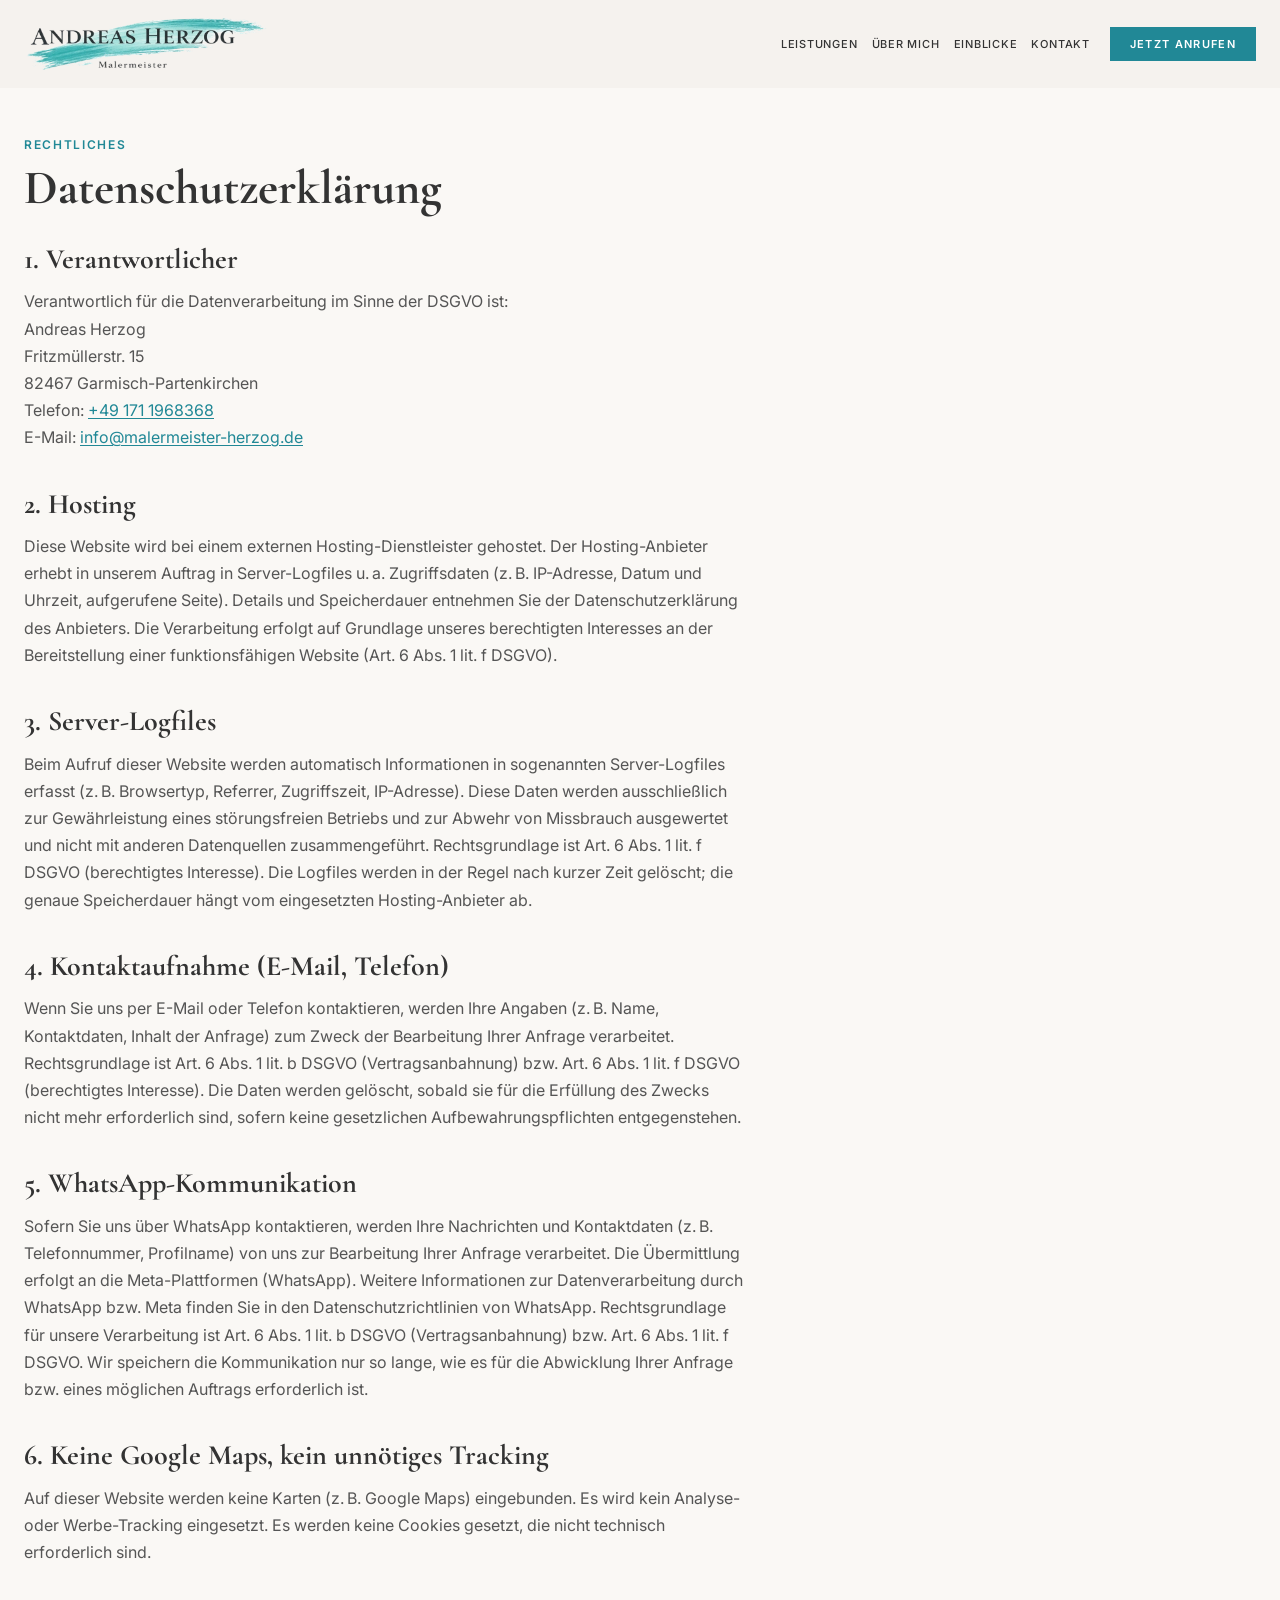
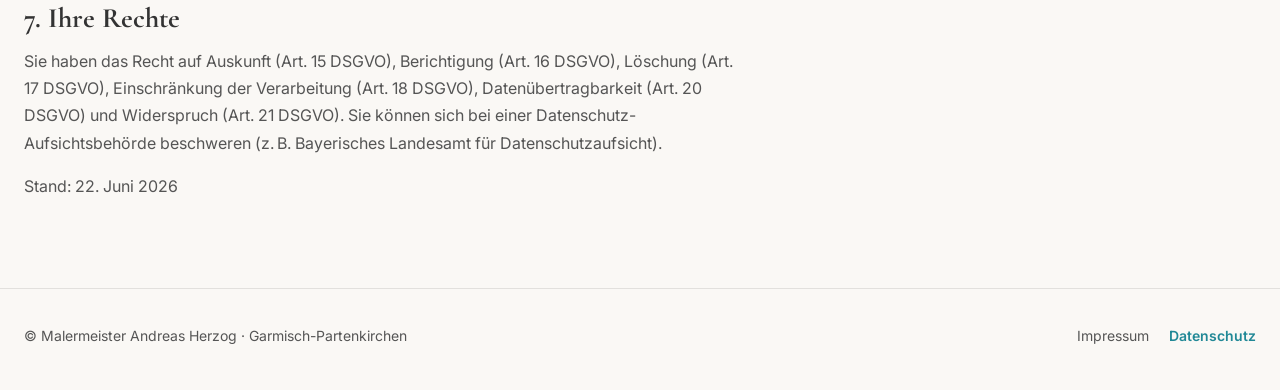
==== commit 28fea250: "impressum und datenschutz" ====
--- a/datenschutz.html
+++ b/datenschutz.html
@@ -75,14 +75,15 @@
             <p>
               Verantwortlich für die Datenverarbeitung im Sinne der DSGVO ist:<br />
               Andreas Herzog<br />
-              [Straße und Hausnummer]<br />
-              [PLZ] Garmisch-Partenkirchen<br />
+              Fritzmüllerstr. 15<br />
+              82467 Garmisch-Partenkirchen<br />
+              Telefon: <a href="tel:+491711968368">+49 171 1968368</a><br />
               E-Mail: <a href="mailto:info@malermeister-herzog.de">info@malermeister-herzog.de</a>
             </p>
 
             <h2>2. Hosting</h2>
             <p>
-              Diese Website wird bei [Name des Hosting-Anbieters, z. B. Netlify, IONOS, Strato] gehostet. Der
+              Diese Website wird bei einem externen Hosting-Dienstleister gehostet. Der
               Hosting-Anbieter erhebt in unserem Auftrag in Server-Logfiles u. a. Zugriffsdaten (z. B. IP-Adresse,
               Datum und Uhrzeit, aufgerufene Seite). Details und Speicherdauer entnehmen Sie der Datenschutzerklärung
               des Anbieters. Die Verarbeitung erfolgt auf Grundlage unseres berechtigten Interesses an der
@@ -132,7 +133,7 @@
               Landesamt für Datenschutzaufsicht).
             </p>
 
-            <p class="legal-prose__meta">Stand: [Datum der letzten Aktualisierung eintragen]</p>
+            <p class="legal-prose__meta">Stand: 22. Juni 2026</p>
           </div>
         </div>
       </section>
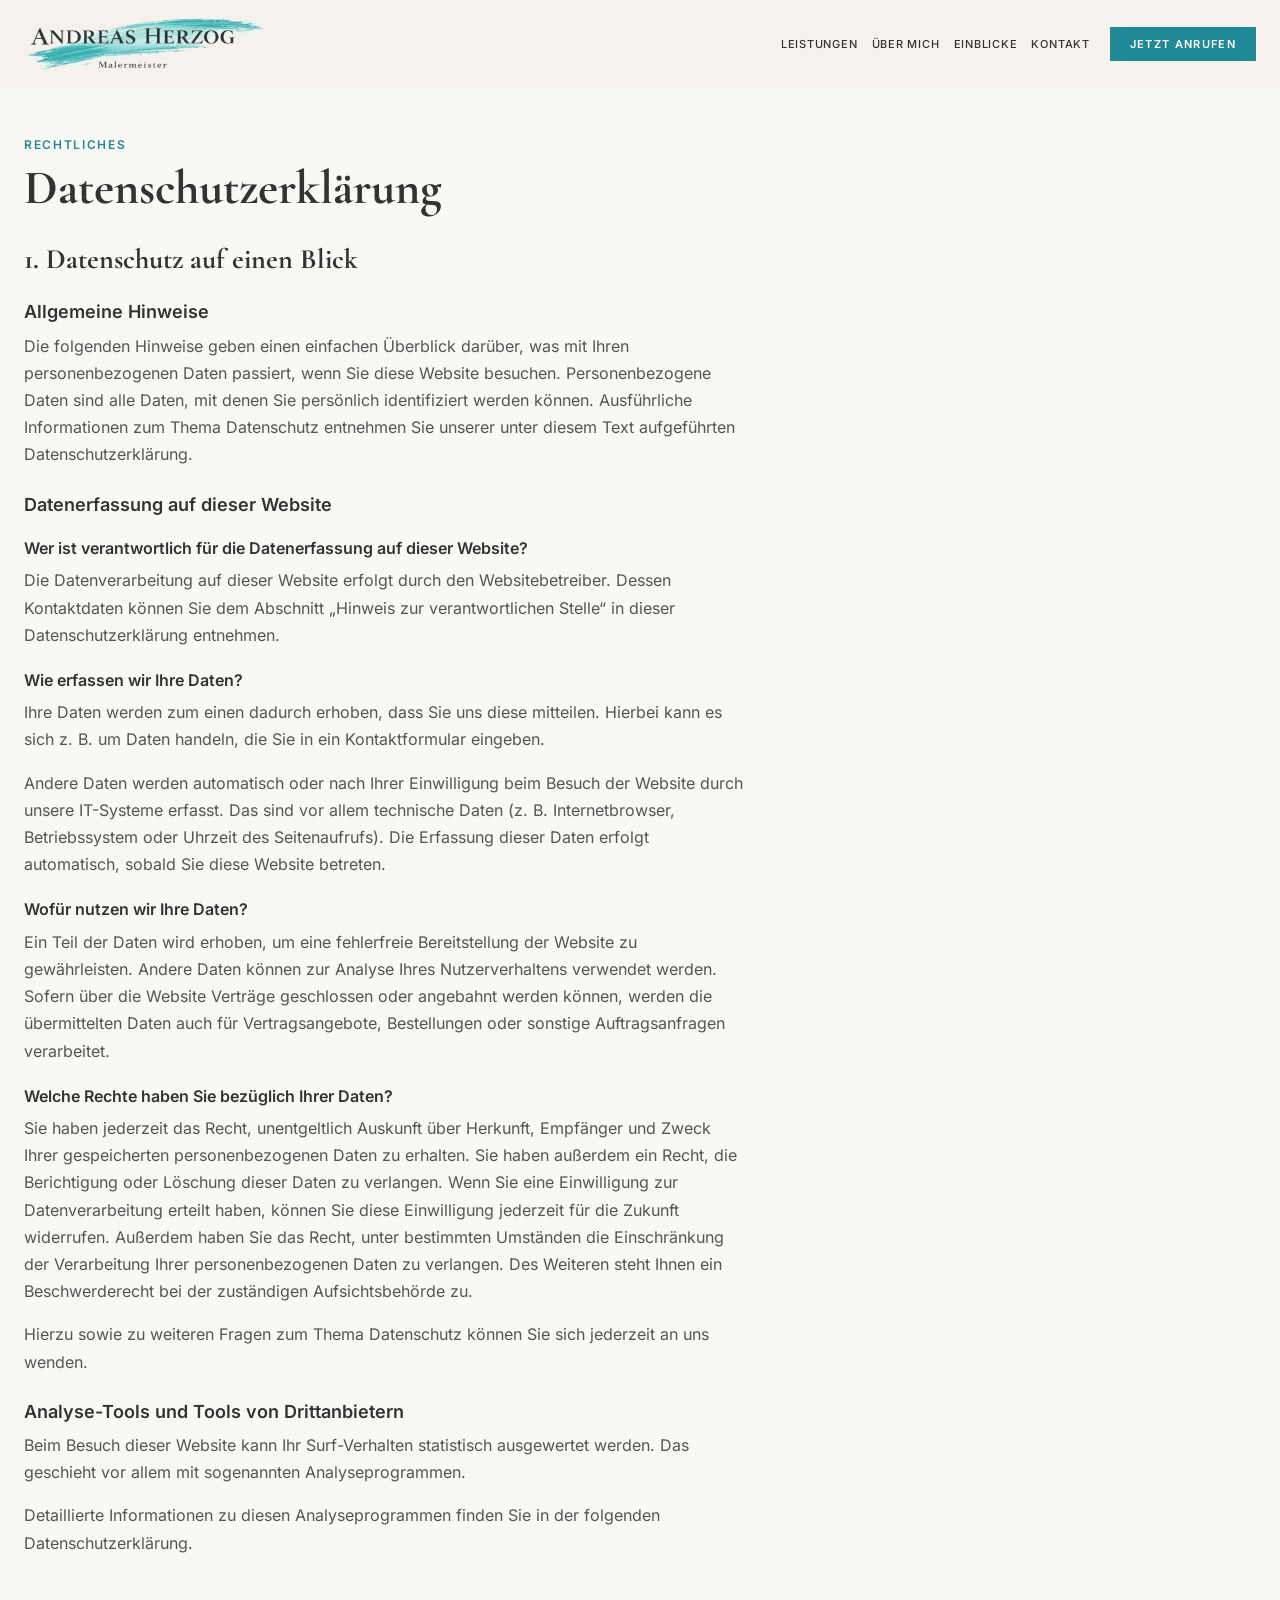
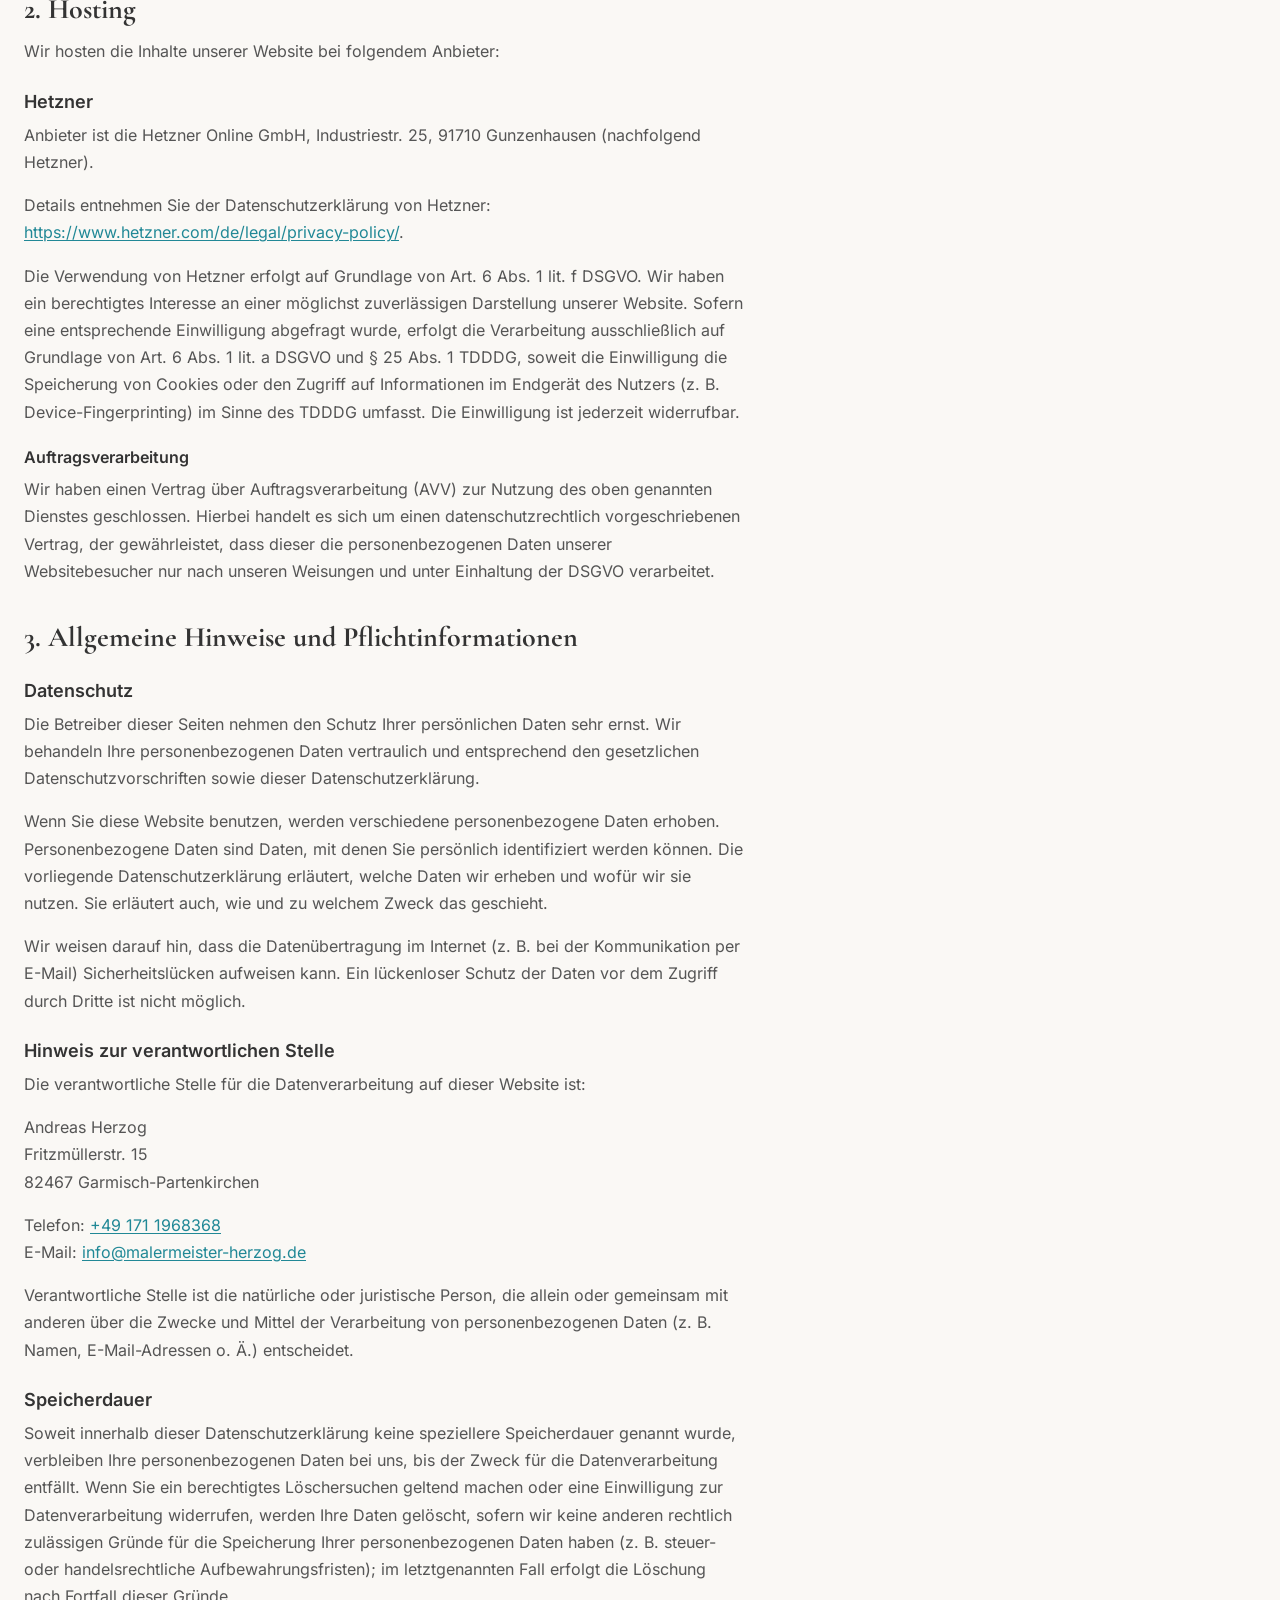
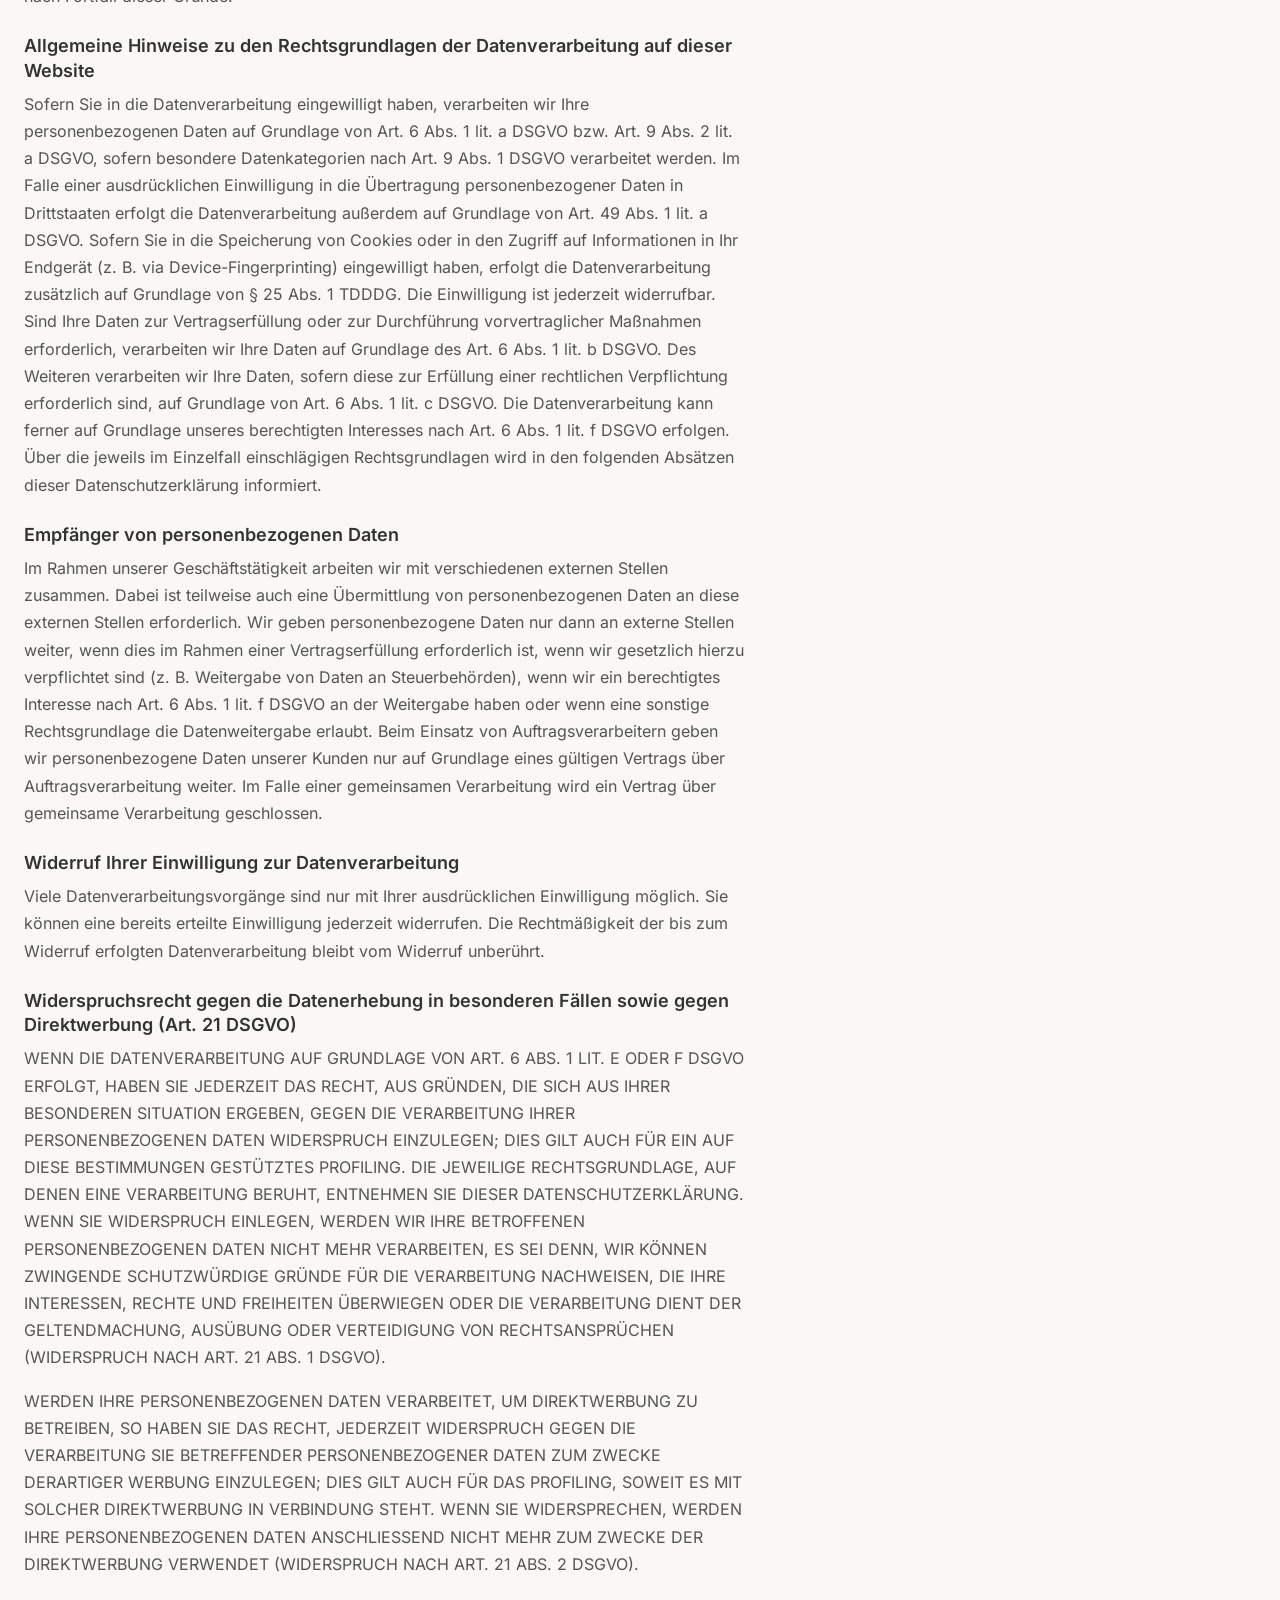
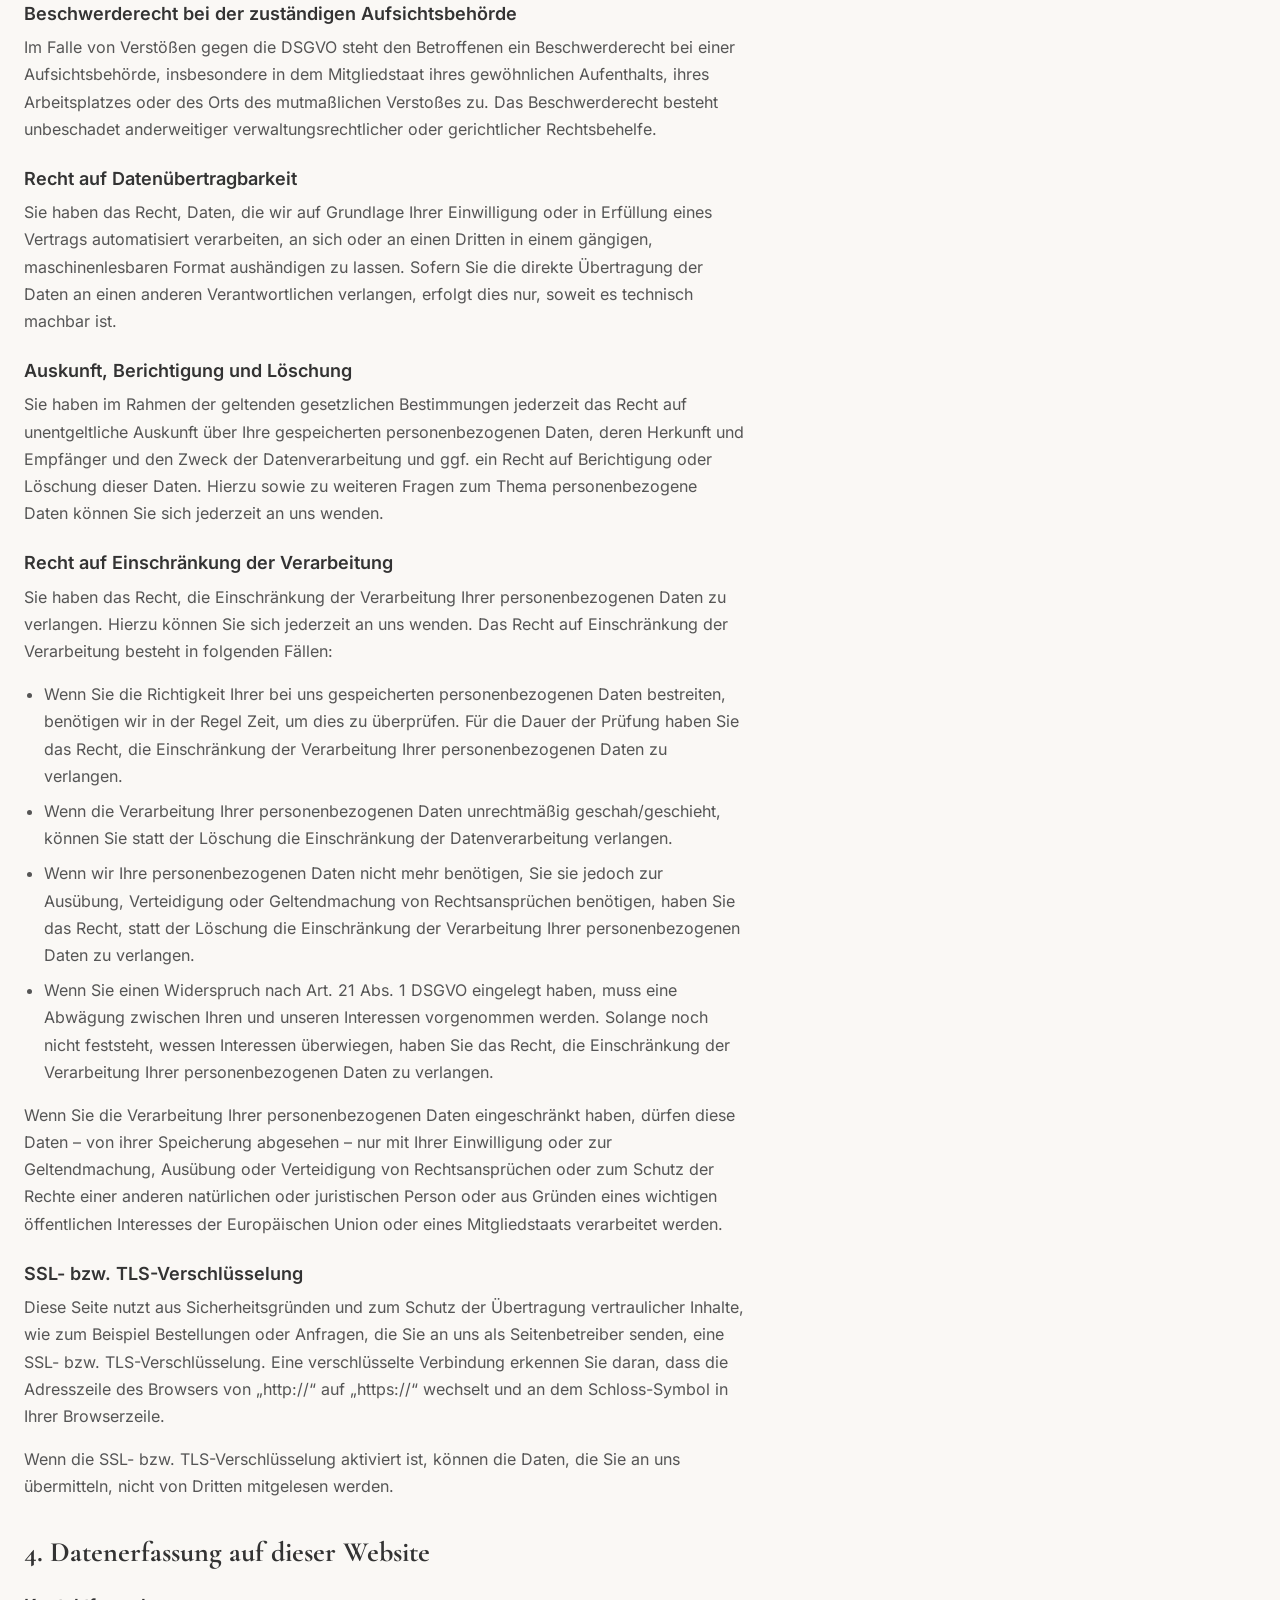
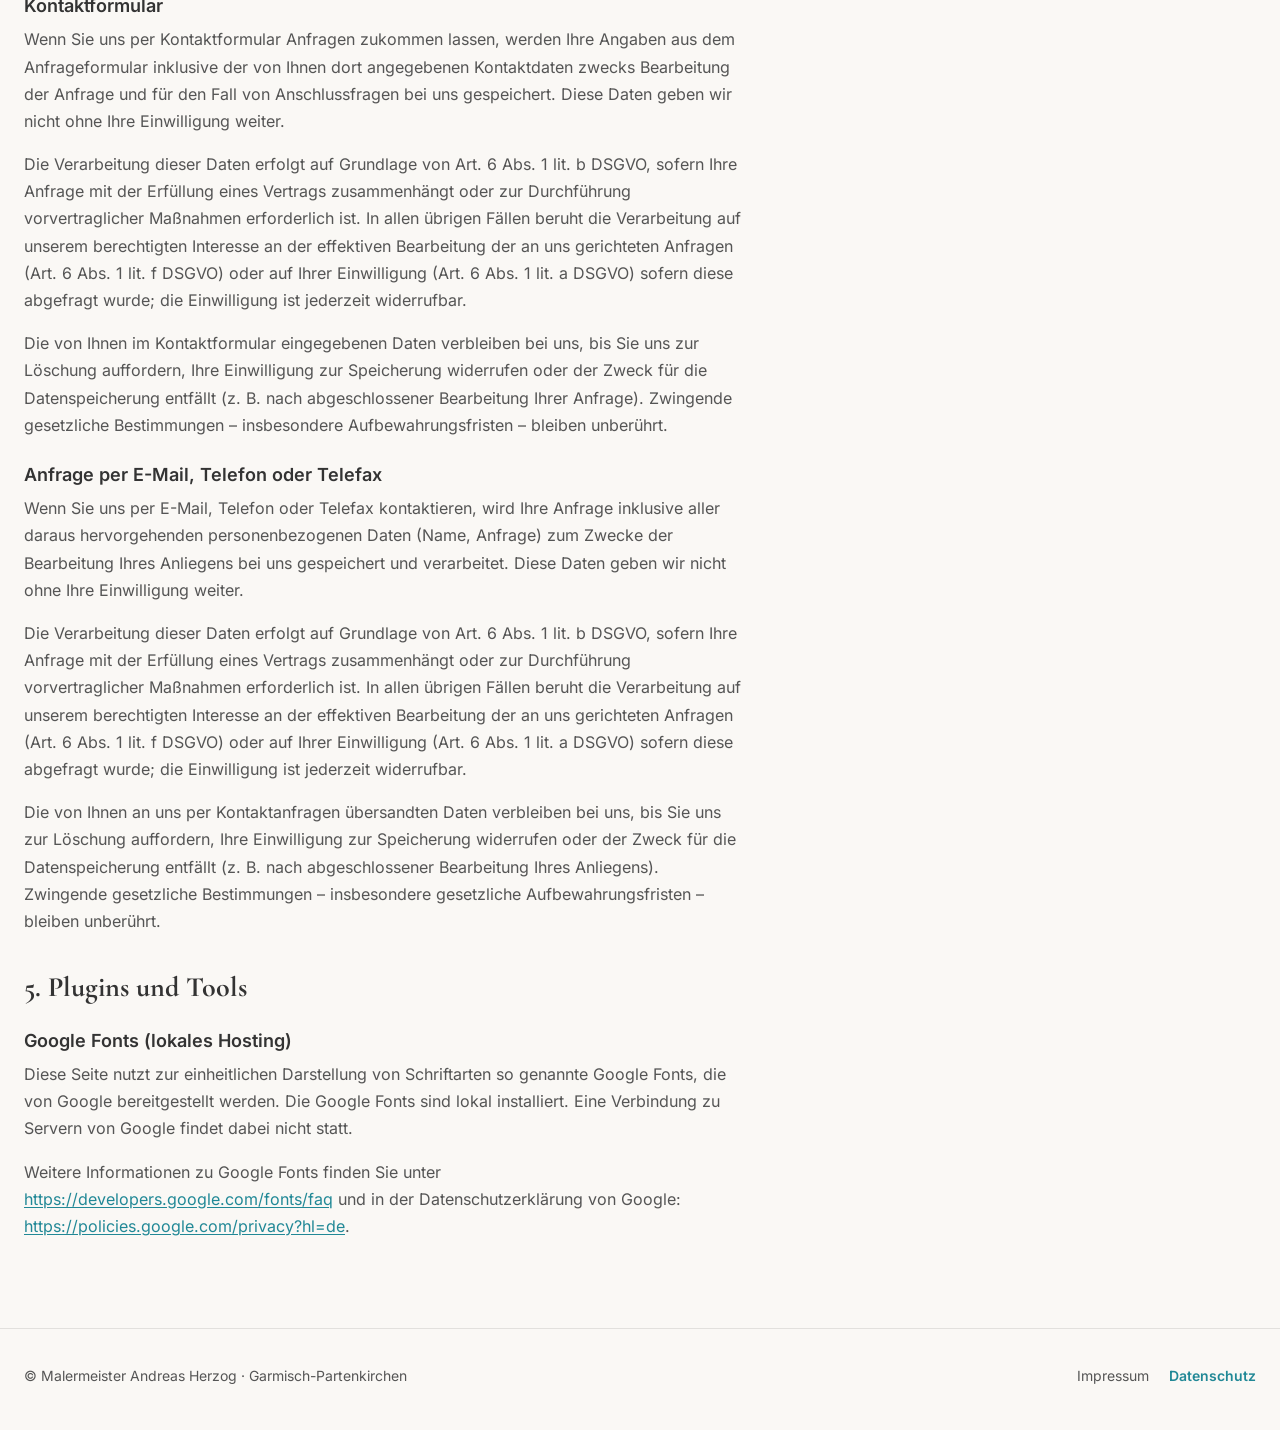
==== commit 5fd53159: "Datenschutz" ====
--- a/datenschutz.html
+++ b/datenschutz.html
@@ -8,14 +8,8 @@
       name="description"
       content="Datenschutzerklärung der Website von Malermeister Andreas Herzog – Informationen zur Datenverarbeitung."
     />
-    <link rel="preconnect" href="https://fonts.googleapis.com" />
-    <link rel="preconnect" href="https://fonts.gstatic.com" crossorigin />
-    <link
-      href="https://fonts.googleapis.com/css2?family=Cormorant+Garamond:wght@600;700&family=Inter:wght@400;500;600&display=swap"
-      rel="stylesheet"
-    />
     <link rel="icon" href="favicon.svg" type="image/svg+xml" />
-    <link rel="stylesheet" href="css/style.css?v=10" />
+    <link rel="stylesheet" href="css/style.css?v=11" />
   </head>
   <body>
     <header class="site-header">
@@ -68,72 +62,313 @@
       <section class="section section--legal" aria-labelledby="datenschutz-heading">
         <div class="shell">
           <p class="section__eyebrow">Rechtliches</p>
-          <h1 id="datenschutz-heading">Datenschutzerklärung</h1>
+          <h1 id="datenschutz-heading">Datenschutz&shy;erklärung</h1>
 
           <div class="legal-prose">
-            <h2>1. Verantwortlicher</h2>
-            <p>
-              Verantwortlich für die Datenverarbeitung im Sinne der DSGVO ist:<br />
+            <h2>1. Datenschutz auf einen Blick</h2>
+            <h3>Allgemeine Hinweise</h3>
+            <p>
+              Die folgenden Hinweise geben einen einfachen Überblick darüber, was mit Ihren personenbezogenen Daten
+              passiert, wenn Sie diese Website besuchen. Personenbezogene Daten sind alle Daten, mit denen Sie
+              persönlich identifiziert werden können. Ausführliche Informationen zum Thema Datenschutz entnehmen Sie
+              unserer unter diesem Text aufgeführten Datenschutzerklärung.
+            </p>
+            <h3>Datenerfassung auf dieser Website</h3>
+            <h4>Wer ist verantwortlich für die Datenerfassung auf dieser Website?</h4>
+            <p>
+              Die Datenverarbeitung auf dieser Website erfolgt durch den Websitebetreiber. Dessen Kontaktdaten können
+              Sie dem Abschnitt „Hinweis zur verantwortlichen Stelle“ in dieser Datenschutzerklärung entnehmen.
+            </p>
+            <h4>Wie erfassen wir Ihre Daten?</h4>
+            <p>
+              Ihre Daten werden zum einen dadurch erhoben, dass Sie uns diese mitteilen. Hierbei kann es sich z.&nbsp;B.
+              um Daten handeln, die Sie in ein Kontaktformular eingeben.
+            </p>
+            <p>
+              Andere Daten werden automatisch oder nach Ihrer Einwilligung beim Besuch der Website durch unsere
+              IT-Systeme erfasst. Das sind vor allem technische Daten (z.&nbsp;B. Internetbrowser, Betriebssystem oder
+              Uhrzeit des Seitenaufrufs). Die Erfassung dieser Daten erfolgt automatisch, sobald Sie diese Website
+              betreten.
+            </p>
+            <h4>Wofür nutzen wir Ihre Daten?</h4>
+            <p>
+              Ein Teil der Daten wird erhoben, um eine fehlerfreie Bereitstellung der Website zu gewährleisten. Andere
+              Daten können zur Analyse Ihres Nutzerverhaltens verwendet werden. Sofern über die Website Verträge
+              geschlossen oder angebahnt werden können, werden die übermittelten Daten auch für Vertragsangebote,
+              Bestellungen oder sonstige Auftragsanfragen verarbeitet.
+            </p>
+            <h4>Welche Rechte haben Sie bezüglich Ihrer Daten?</h4>
+            <p>
+              Sie haben jederzeit das Recht, unentgeltlich Auskunft über Herkunft, Empfänger und Zweck Ihrer
+              gespeicherten personenbezogenen Daten zu erhalten. Sie haben außerdem ein Recht, die Berichtigung oder
+              Löschung dieser Daten zu verlangen. Wenn Sie eine Einwilligung zur Datenverarbeitung erteilt haben,
+              können Sie diese Einwilligung jederzeit für die Zukunft widerrufen. Außerdem haben Sie das Recht, unter
+              bestimmten Umständen die Einschränkung der Verarbeitung Ihrer personenbezogenen Daten zu verlangen. Des
+              Weiteren steht Ihnen ein Beschwerderecht bei der zuständigen Aufsichtsbehörde zu.
+            </p>
+            <p>Hierzu sowie zu weiteren Fragen zum Thema Datenschutz können Sie sich jederzeit an uns wenden.</p>
+            <h3>Analyse-Tools und Tools von Dritt&shy;anbietern</h3>
+            <p>
+              Beim Besuch dieser Website kann Ihr Surf-Verhalten statistisch ausgewertet werden. Das geschieht vor allem
+              mit sogenannten Analyseprogrammen.
+            </p>
+            <p>
+              Detaillierte Informationen zu diesen Analyseprogrammen finden Sie in der folgenden
+              Datenschutzerklärung.
+            </p>
+
+            <h2>2. Hosting</h2>
+            <p>Wir hosten die Inhalte unserer Website bei folgendem Anbieter:</p>
+            <h3>Hetzner</h3>
+            <p>
+              Anbieter ist die Hetzner Online GmbH, Industriestr. 25, 91710 Gunzenhausen (nachfolgend Hetzner).
+            </p>
+            <p>
+              Details entnehmen Sie der Datenschutzerklärung von Hetzner:
+              <a href="https://www.hetzner.com/de/legal/privacy-policy/" target="_blank" rel="noopener noreferrer"
+                >https://www.hetzner.com/de/legal/privacy-policy/</a
+              >.
+            </p>
+            <p>
+              Die Verwendung von Hetzner erfolgt auf Grundlage von Art. 6 Abs. 1 lit. f DSGVO. Wir haben ein
+              berechtigtes Interesse an einer möglichst zuverlässigen Darstellung unserer Website. Sofern eine
+              entsprechende Einwilligung abgefragt wurde, erfolgt die Verarbeitung ausschließlich auf Grundlage von Art.
+              6 Abs. 1 lit. a DSGVO und § 25 Abs. 1 TDDDG, soweit die Einwilligung die Speicherung von Cookies oder den
+              Zugriff auf Informationen im Endgerät des Nutzers (z.&nbsp;B. Device-Fingerprinting) im Sinne des TDDDG
+              umfasst. Die Einwilligung ist jederzeit widerrufbar.
+            </p>
+            <h4>Auftragsverarbeitung</h4>
+            <p>
+              Wir haben einen Vertrag über Auftragsverarbeitung (AVV) zur Nutzung des oben genannten Dienstes
+              geschlossen. Hierbei handelt es sich um einen datenschutzrechtlich vorgeschriebenen Vertrag, der
+              gewährleistet, dass dieser die personenbezogenen Daten unserer Websitebesucher nur nach unseren
+              Weisungen und unter Einhaltung der DSGVO verarbeitet.
+            </p>
+
+            <h2>3. Allgemeine Hinweise und Pflicht&shy;informationen</h2>
+            <h3>Datenschutz</h3>
+            <p>
+              Die Betreiber dieser Seiten nehmen den Schutz Ihrer persönlichen Daten sehr ernst. Wir behandeln Ihre
+              personenbezogenen Daten vertraulich und entsprechend den gesetzlichen Datenschutzvorschriften sowie
+              dieser Datenschutzerklärung.
+            </p>
+            <p>
+              Wenn Sie diese Website benutzen, werden verschiedene personenbezogene Daten erhoben. Personenbezogene
+              Daten sind Daten, mit denen Sie persönlich identifiziert werden können. Die vorliegende
+              Datenschutzerklärung erläutert, welche Daten wir erheben und wofür wir sie nutzen. Sie erläutert auch,
+              wie und zu welchem Zweck das geschieht.
+            </p>
+            <p>
+              Wir weisen darauf hin, dass die Datenübertragung im Internet (z.&nbsp;B. bei der Kommunikation per
+              E-Mail) Sicherheitslücken aufweisen kann. Ein lückenloser Schutz der Daten vor dem Zugriff durch Dritte
+              ist nicht möglich.
+            </p>
+            <h3>Hinweis zur verantwortlichen Stelle</h3>
+            <p>Die verantwortliche Stelle für die Datenverarbeitung auf dieser Website ist:</p>
+            <p>
               Andreas Herzog<br />
               Fritzmüllerstr. 15<br />
-              82467 Garmisch-Partenkirchen<br />
+              82467 Garmisch-Partenkirchen
+            </p>
+            <p>
               Telefon: <a href="tel:+491711968368">+49 171 1968368</a><br />
               E-Mail: <a href="mailto:info@malermeister-herzog.de">info@malermeister-herzog.de</a>
             </p>
-
-            <h2>2. Hosting</h2>
-            <p>
-              Diese Website wird bei einem externen Hosting-Dienstleister gehostet. Der
-              Hosting-Anbieter erhebt in unserem Auftrag in Server-Logfiles u. a. Zugriffsdaten (z. B. IP-Adresse,
-              Datum und Uhrzeit, aufgerufene Seite). Details und Speicherdauer entnehmen Sie der Datenschutzerklärung
-              des Anbieters. Die Verarbeitung erfolgt auf Grundlage unseres berechtigten Interesses an der
-              Bereitstellung einer funktionsfähigen Website (Art. 6 Abs. 1 lit. f DSGVO).
-            </p>
-
-            <h2>3. Server-Logfiles</h2>
-            <p>
-              Beim Aufruf dieser Website werden automatisch Informationen in sogenannten Server-Logfiles erfasst
-              (z. B. Browsertyp, Referrer, Zugriffszeit, IP-Adresse). Diese Daten werden ausschließlich zur
-              Gewährleistung eines störungsfreien Betriebs und zur Abwehr von Missbrauch ausgewertet und nicht mit
-              anderen Datenquellen zusammengeführt. Rechtsgrundlage ist Art. 6 Abs. 1 lit. f DSGVO (berechtigtes
-              Interesse). Die Logfiles werden in der Regel nach kurzer Zeit gelöscht; die genaue Speicherdauer hängt
-              vom eingesetzten Hosting-Anbieter ab.
-            </p>
-
-            <h2>4. Kontaktaufnahme (E-Mail, Telefon)</h2>
-            <p>
-              Wenn Sie uns per E-Mail oder Telefon kontaktieren, werden Ihre Angaben (z. B. Name, Kontaktdaten, Inhalt
-              der Anfrage) zum Zweck der Bearbeitung Ihrer Anfrage verarbeitet. Rechtsgrundlage ist Art. 6 Abs. 1 lit.
-              b DSGVO (Vertragsanbahnung) bzw. Art. 6 Abs. 1 lit. f DSGVO (berechtigtes Interesse). Die Daten werden
-              gelöscht, sobald sie für die Erfüllung des Zwecks nicht mehr erforderlich sind, sofern keine gesetzlichen
-              Aufbewahrungspflichten entgegenstehen.
-            </p>
-
-            <h2>5. WhatsApp-Kommunikation</h2>
-            <p>
-              Sofern Sie uns über WhatsApp kontaktieren, werden Ihre Nachrichten und Kontaktdaten (z. B. Telefonnummer,
-              Profilname) von uns zur Bearbeitung Ihrer Anfrage verarbeitet. Die Übermittlung erfolgt an die
-              Meta-Plattformen (WhatsApp). Weitere Informationen zur Datenverarbeitung durch WhatsApp bzw. Meta finden
-              Sie in den Datenschutzrichtlinien von WhatsApp. Rechtsgrundlage für unsere Verarbeitung ist Art. 6 Abs. 1
-              lit. b DSGVO (Vertragsanbahnung) bzw. Art. 6 Abs. 1 lit. f DSGVO. Wir speichern die Kommunikation nur so
-              lange, wie es für die Abwicklung Ihrer Anfrage bzw. eines möglichen Auftrags erforderlich ist.
-            </p>
-
-            <h2>6. Keine Google Maps, kein unnötiges Tracking</h2>
-            <p>
-              Auf dieser Website werden keine Karten (z. B. Google Maps) eingebunden. Es wird kein Analyse- oder
-              Werbe-Tracking eingesetzt. Es werden keine Cookies gesetzt, die nicht technisch erforderlich sind.
-            </p>
-
-            <h2>7. Ihre Rechte</h2>
-            <p>
-              Sie haben das Recht auf Auskunft (Art. 15 DSGVO), Berichtigung (Art. 16 DSGVO), Löschung (Art. 17 DSGVO),
-              Einschränkung der Verarbeitung (Art. 18 DSGVO), Datenübertragbarkeit (Art. 20 DSGVO) und Widerspruch
-              (Art. 21 DSGVO). Sie können sich bei einer Datenschutz-Aufsichtsbehörde beschweren (z. B. Bayerisches
-              Landesamt für Datenschutzaufsicht).
-            </p>
-
-            <p class="legal-prose__meta">Stand: 22. Juni 2026</p>
+            <p>
+              Verantwortliche Stelle ist die natürliche oder juristische Person, die allein oder gemeinsam mit anderen
+              über die Zwecke und Mittel der Verarbeitung von personenbezogenen Daten (z.&nbsp;B. Namen,
+              E-Mail-Adressen o. Ä.) entscheidet.
+            </p>
+            <h3>Speicherdauer</h3>
+            <p>
+              Soweit innerhalb dieser Datenschutzerklärung keine speziellere Speicherdauer genannt wurde, verbleiben
+              Ihre personenbezogenen Daten bei uns, bis der Zweck für die Datenverarbeitung entfällt. Wenn Sie ein
+              berechtigtes Löschersuchen geltend machen oder eine Einwilligung zur Datenverarbeitung widerrufen,
+              werden Ihre Daten gelöscht, sofern wir keine anderen rechtlich zulässigen Gründe für die Speicherung
+              Ihrer personenbezogenen Daten haben (z.&nbsp;B. steuer- oder handelsrechtliche Aufbewahrungsfristen); im
+              letztgenannten Fall erfolgt die Löschung nach Fortfall dieser Gründe.
+            </p>
+            <h3>Allgemeine Hinweise zu den Rechtsgrundlagen der Datenverarbeitung auf dieser Website</h3>
+            <p>
+              Sofern Sie in die Datenverarbeitung eingewilligt haben, verarbeiten wir Ihre personenbezogenen Daten
+              auf Grundlage von Art. 6 Abs. 1 lit. a DSGVO bzw. Art. 9 Abs. 2 lit. a DSGVO, sofern besondere
+              Datenkategorien nach Art. 9 Abs. 1 DSGVO verarbeitet werden. Im Falle einer ausdrücklichen Einwilligung
+              in die Übertragung personenbezogener Daten in Drittstaaten erfolgt die Datenverarbeitung außerdem auf
+              Grundlage von Art. 49 Abs. 1 lit. a DSGVO. Sofern Sie in die Speicherung von Cookies oder in den Zugriff
+              auf Informationen in Ihr Endgerät (z.&nbsp;B. via Device-Fingerprinting) eingewilligt haben, erfolgt die
+              Datenverarbeitung zusätzlich auf Grundlage von § 25 Abs. 1 TDDDG. Die Einwilligung ist jederzeit
+              widerrufbar. Sind Ihre Daten zur Vertragserfüllung oder zur Durchführung vorvertraglicher Maßnahmen
+              erforderlich, verarbeiten wir Ihre Daten auf Grundlage des Art. 6 Abs. 1 lit. b DSGVO. Des Weiteren
+              verarbeiten wir Ihre Daten, sofern diese zur Erfüllung einer rechtlichen Verpflichtung erforderlich
+              sind, auf Grundlage von Art. 6 Abs. 1 lit. c DSGVO. Die Datenverarbeitung kann ferner auf Grundlage
+              unseres berechtigten Interesses nach Art. 6 Abs. 1 lit. f DSGVO erfolgen. Über die jeweils im Einzelfall
+              einschlägigen Rechtsgrundlagen wird in den folgenden Absätzen dieser Datenschutzerklärung informiert.
+            </p>
+            <h3>Empfänger von personenbezogenen Daten</h3>
+            <p>
+              Im Rahmen unserer Geschäftstätigkeit arbeiten wir mit verschiedenen externen Stellen zusammen. Dabei ist
+              teilweise auch eine Übermittlung von personenbezogenen Daten an diese externen Stellen erforderlich. Wir
+              geben personenbezogene Daten nur dann an externe Stellen weiter, wenn dies im Rahmen einer
+              Vertragserfüllung erforderlich ist, wenn wir gesetzlich hierzu verpflichtet sind (z.&nbsp;B. Weitergabe
+              von Daten an Steuerbehörden), wenn wir ein berechtigtes Interesse nach Art. 6 Abs. 1 lit. f DSGVO an der
+              Weitergabe haben oder wenn eine sonstige Rechtsgrundlage die Datenweitergabe erlaubt. Beim Einsatz von
+              Auftragsverarbeitern geben wir personenbezogene Daten unserer Kunden nur auf Grundlage eines gültigen
+              Vertrags über Auftragsverarbeitung weiter. Im Falle einer gemeinsamen Verarbeitung wird ein Vertrag über
+              gemeinsame Verarbeitung geschlossen.
+            </p>
+            <h3>Widerruf Ihrer Einwilligung zur Datenverarbeitung</h3>
+            <p>
+              Viele Datenverarbeitungsvorgänge sind nur mit Ihrer ausdrücklichen Einwilligung möglich. Sie können eine
+              bereits erteilte Einwilligung jederzeit widerrufen. Die Rechtmäßigkeit der bis zum Widerruf erfolgten
+              Datenverarbeitung bleibt vom Widerruf unberührt.
+            </p>
+            <h3>
+              Widerspruchsrecht gegen die Datenerhebung in besonderen Fällen sowie gegen Direktwerbung (Art. 21 DSGVO)
+            </h3>
+            <p>
+              WENN DIE DATENVERARBEITUNG AUF GRUNDLAGE VON ART. 6 ABS. 1 LIT. E ODER F DSGVO ERFOLGT, HABEN SIE
+              JEDERZEIT DAS RECHT, AUS GRÜNDEN, DIE SICH AUS IHRER BESONDEREN SITUATION ERGEBEN, GEGEN DIE VERARBEITUNG
+              IHRER PERSONENBEZOGENEN DATEN WIDERSPRUCH EINZULEGEN; DIES GILT AUCH FÜR EIN AUF DIESE BESTIMMUNGEN
+              GESTÜTZTES PROFILING. DIE JEWEILIGE RECHTSGRUNDLAGE, AUF DENEN EINE VERARBEITUNG BERUHT, ENTNEHMEN SIE
+              DIESER DATENSCHUTZERKLÄRUNG. WENN SIE WIDERSPRUCH EINLEGEN, WERDEN WIR IHRE BETROFFENEN PERSONENBEZOGENEN
+              DATEN NICHT MEHR VERARBEITEN, ES SEI DENN, WIR KÖNNEN ZWINGENDE SCHUTZWÜRDIGE GRÜNDE FÜR DIE
+              VERARBEITUNG NACHWEISEN, DIE IHRE INTERESSEN, RECHTE UND FREIHEITEN ÜBERWIEGEN ODER DIE VERARBEITUNG
+              DIENT DER GELTENDMACHUNG, AUSÜBUNG ODER VERTEIDIGUNG VON RECHTSANSPRÜCHEN (WIDERSPRUCH NACH ART. 21 ABS.
+              1 DSGVO).
+            </p>
+            <p>
+              WERDEN IHRE PERSONENBEZOGENEN DATEN VERARBEITET, UM DIREKTWERBUNG ZU BETREIBEN, SO HABEN SIE DAS RECHT,
+              JEDERZEIT WIDERSPRUCH GEGEN DIE VERARBEITUNG SIE BETREFFENDER PERSONENBEZOGENER DATEN ZUM ZWECKE
+              DERARTIGER WERBUNG EINZULEGEN; DIES GILT AUCH FÜR DAS PROFILING, SOWEIT ES MIT SOLCHER DIREKTWERBUNG IN
+              VERBINDUNG STEHT. WENN SIE WIDERSPRECHEN, WERDEN IHRE PERSONENBEZOGENEN DATEN ANSCHLIESSEND NICHT MEHR ZUM
+              ZWECKE DER DIREKTWERBUNG VERWENDET (WIDERSPRUCH NACH ART. 21 ABS. 2 DSGVO).
+            </p>
+            <h3>Beschwerde&shy;recht bei der zuständigen Aufsichts&shy;behörde</h3>
+            <p>
+              Im Falle von Verstößen gegen die DSGVO steht den Betroffenen ein Beschwerderecht bei einer
+              Aufsichtsbehörde, insbesondere in dem Mitgliedstaat ihres gewöhnlichen Aufenthalts, ihres Arbeitsplatzes
+              oder des Orts des mutmaßlichen Verstoßes zu. Das Beschwerderecht besteht unbeschadet anderweitiger
+              verwaltungsrechtlicher oder gerichtlicher Rechtsbehelfe.
+            </p>
+            <h3>Recht auf Daten&shy;übertrag&shy;barkeit</h3>
+            <p>
+              Sie haben das Recht, Daten, die wir auf Grundlage Ihrer Einwilligung oder in Erfüllung eines Vertrags
+              automatisiert verarbeiten, an sich oder an einen Dritten in einem gängigen, maschinenlesbaren Format
+              aushändigen zu lassen. Sofern Sie die direkte Übertragung der Daten an einen anderen Verantwortlichen
+              verlangen, erfolgt dies nur, soweit es technisch machbar ist.
+            </p>
+            <h3>Auskunft, Berichtigung und Löschung</h3>
+            <p>
+              Sie haben im Rahmen der geltenden gesetzlichen Bestimmungen jederzeit das Recht auf unentgeltliche
+              Auskunft über Ihre gespeicherten personenbezogenen Daten, deren Herkunft und Empfänger und den Zweck der
+              Datenverarbeitung und ggf. ein Recht auf Berichtigung oder Löschung dieser Daten. Hierzu sowie zu
+              weiteren Fragen zum Thema personenbezogene Daten können Sie sich jederzeit an uns wenden.
+            </p>
+            <h3>Recht auf Einschränkung der Verarbeitung</h3>
+            <p>
+              Sie haben das Recht, die Einschränkung der Verarbeitung Ihrer personenbezogenen Daten zu verlangen.
+              Hierzu können Sie sich jederzeit an uns wenden. Das Recht auf Einschränkung der Verarbeitung besteht in
+              folgenden Fällen:
+            </p>
+            <ul>
+              <li>
+                Wenn Sie die Richtigkeit Ihrer bei uns gespeicherten personenbezogenen Daten bestreiten, benötigen wir
+                in der Regel Zeit, um dies zu überprüfen. Für die Dauer der Prüfung haben Sie das Recht, die
+                Einschränkung der Verarbeitung Ihrer personenbezogenen Daten zu verlangen.
+              </li>
+              <li>
+                Wenn die Verarbeitung Ihrer personenbezogenen Daten unrechtmäßig geschah/geschieht, können Sie statt der
+                Löschung die Einschränkung der Datenverarbeitung verlangen.
+              </li>
+              <li>
+                Wenn wir Ihre personenbezogenen Daten nicht mehr benötigen, Sie sie jedoch zur Ausübung, Verteidigung
+                oder Geltendmachung von Rechtsansprüchen benötigen, haben Sie das Recht, statt der Löschung die
+                Einschränkung der Verarbeitung Ihrer personenbezogenen Daten zu verlangen.
+              </li>
+              <li>
+                Wenn Sie einen Widerspruch nach Art. 21 Abs. 1 DSGVO eingelegt haben, muss eine Abwägung zwischen Ihren
+                und unseren Interessen vorgenommen werden. Solange noch nicht feststeht, wessen Interessen überwiegen,
+                haben Sie das Recht, die Einschränkung der Verarbeitung Ihrer personenbezogenen Daten zu verlangen.
+              </li>
+            </ul>
+            <p>
+              Wenn Sie die Verarbeitung Ihrer personenbezogenen Daten eingeschränkt haben, dürfen diese Daten – von
+              ihrer Speicherung abgesehen – nur mit Ihrer Einwilligung oder zur Geltendmachung, Ausübung oder
+              Verteidigung von Rechtsansprüchen oder zum Schutz der Rechte einer anderen natürlichen oder juristischen
+              Person oder aus Gründen eines wichtigen öffentlichen Interesses der Europäischen Union oder eines
+              Mitgliedstaats verarbeitet werden.
+            </p>
+            <h3>SSL- bzw. TLS-Verschlüsselung</h3>
+            <p>
+              Diese Seite nutzt aus Sicherheitsgründen und zum Schutz der Übertragung vertraulicher Inhalte, wie zum
+              Beispiel Bestellungen oder Anfragen, die Sie an uns als Seitenbetreiber senden, eine SSL- bzw.
+              TLS-Verschlüsselung. Eine verschlüsselte Verbindung erkennen Sie daran, dass die Adresszeile des Browsers
+              von „http://“ auf „https://“ wechselt und an dem Schloss-Symbol in Ihrer Browserzeile.
+            </p>
+            <p>
+              Wenn die SSL- bzw. TLS-Verschlüsselung aktiviert ist, können die Daten, die Sie an uns übermitteln,
+              nicht von Dritten mitgelesen werden.
+            </p>
+
+            <h2>4. Datenerfassung auf dieser Website</h2>
+            <h3>Kontaktformular</h3>
+            <p>
+              Wenn Sie uns per Kontaktformular Anfragen zukommen lassen, werden Ihre Angaben aus dem Anfrageformular
+              inklusive der von Ihnen dort angegebenen Kontaktdaten zwecks Bearbeitung der Anfrage und für den Fall von
+              Anschlussfragen bei uns gespeichert. Diese Daten geben wir nicht ohne Ihre Einwilligung weiter.
+            </p>
+            <p>
+              Die Verarbeitung dieser Daten erfolgt auf Grundlage von Art. 6 Abs. 1 lit. b DSGVO, sofern Ihre Anfrage
+              mit der Erfüllung eines Vertrags zusammenhängt oder zur Durchführung vorvertraglicher Maßnahmen
+              erforderlich ist. In allen übrigen Fällen beruht die Verarbeitung auf unserem berechtigten Interesse an
+              der effektiven Bearbeitung der an uns gerichteten Anfragen (Art. 6 Abs. 1 lit. f DSGVO) oder auf Ihrer
+              Einwilligung (Art. 6 Abs. 1 lit. a DSGVO) sofern diese abgefragt wurde; die Einwilligung ist jederzeit
+              widerrufbar.
+            </p>
+            <p>
+              Die von Ihnen im Kontaktformular eingegebenen Daten verbleiben bei uns, bis Sie uns zur Löschung
+              auffordern, Ihre Einwilligung zur Speicherung widerrufen oder der Zweck für die Datenspeicherung entfällt
+              (z.&nbsp;B. nach abgeschlossener Bearbeitung Ihrer Anfrage). Zwingende gesetzliche Bestimmungen –
+              insbesondere Aufbewahrungsfristen – bleiben unberührt.
+            </p>
+            <h3>Anfrage per E-Mail, Telefon oder Telefax</h3>
+            <p>
+              Wenn Sie uns per E-Mail, Telefon oder Telefax kontaktieren, wird Ihre Anfrage inklusive aller daraus
+              hervorgehenden personenbezogenen Daten (Name, Anfrage) zum Zwecke der Bearbeitung Ihres Anliegens bei uns
+              gespeichert und verarbeitet. Diese Daten geben wir nicht ohne Ihre Einwilligung weiter.
+            </p>
+            <p>
+              Die Verarbeitung dieser Daten erfolgt auf Grundlage von Art. 6 Abs. 1 lit. b DSGVO, sofern Ihre Anfrage
+              mit der Erfüllung eines Vertrags zusammenhängt oder zur Durchführung vorvertraglicher Maßnahmen
+              erforderlich ist. In allen übrigen Fällen beruht die Verarbeitung auf unserem berechtigten Interesse an
+              der effektiven Bearbeitung der an uns gerichteten Anfragen (Art. 6 Abs. 1 lit. f DSGVO) oder auf Ihrer
+              Einwilligung (Art. 6 Abs. 1 lit. a DSGVO) sofern diese abgefragt wurde; die Einwilligung ist jederzeit
+              widerrufbar.
+            </p>
+            <p>
+              Die von Ihnen an uns per Kontaktanfragen übersandten Daten verbleiben bei uns, bis Sie uns zur Löschung
+              auffordern, Ihre Einwilligung zur Speicherung widerrufen oder der Zweck für die Datenspeicherung entfällt
+              (z.&nbsp;B. nach abgeschlossener Bearbeitung Ihres Anliegens). Zwingende gesetzliche Bestimmungen –
+              insbesondere gesetzliche Aufbewahrungsfristen – bleiben unberührt.
+            </p>
+
+            <h2>5. Plugins und Tools</h2>
+            <h3>Google Fonts (lokales Hosting)</h3>
+            <p>
+              Diese Seite nutzt zur einheitlichen Darstellung von Schriftarten so genannte Google Fonts, die von Google
+              bereitgestellt werden. Die Google Fonts sind lokal installiert. Eine Verbindung zu Servern von Google
+              findet dabei nicht statt.
+            </p>
+            <p>
+              Weitere Informationen zu Google Fonts finden Sie unter
+              <a href="https://developers.google.com/fonts/faq" target="_blank" rel="noopener noreferrer"
+                >https://developers.google.com/fonts/faq</a
+              >
+              und in der Datenschutzerklärung von Google:
+              <a href="https://policies.google.com/privacy?hl=de" target="_blank" rel="noopener noreferrer"
+                >https://policies.google.com/privacy?hl=de</a
+              >.
+            </p>
           </div>
         </div>
       </section>
--- a/css/style.css
+++ b/css/style.css
@@ -2,6 +2,46 @@
    Andreas Herzog – Vollbild-Hero, linker Verlauf.
    Header nutzt dieselbe .shell-Breite wie Hero/Trust (rechter Rand identisch).
    ------------------------------------------------------------------ */
+
+@font-face {
+  font-family: "Inter";
+  font-style: normal;
+  font-weight: 400;
+  font-display: swap;
+  src: url("../fonts/inter-400.woff2") format("woff2");
+}
+
+@font-face {
+  font-family: "Inter";
+  font-style: normal;
+  font-weight: 500;
+  font-display: swap;
+  src: url("../fonts/inter-500.woff2") format("woff2");
+}
+
+@font-face {
+  font-family: "Inter";
+  font-style: normal;
+  font-weight: 600;
+  font-display: swap;
+  src: url("../fonts/inter-600.woff2") format("woff2");
+}
+
+@font-face {
+  font-family: "Cormorant Garamond";
+  font-style: normal;
+  font-weight: 600;
+  font-display: swap;
+  src: url("../fonts/cormorant-garamond-600.woff2") format("woff2");
+}
+
+@font-face {
+  font-family: "Cormorant Garamond";
+  font-style: normal;
+  font-weight: 700;
+  font-display: swap;
+  src: url("../fonts/cormorant-garamond-700.woff2") format("woff2");
+}
 
 :root {
   --page-bg: #f5f2ee;
@@ -1964,6 +2004,34 @@
   margin-top: 0;
 }
 
+.legal-prose h3 {
+  margin: 1.5rem 0 0.5rem;
+  font-size: 18px;
+  line-height: 1.35;
+  font-weight: 600;
+  color: var(--text);
+}
+
+.legal-prose h4 {
+  margin: 1.25rem 0 0.5rem;
+  font-size: 16px;
+  line-height: 1.4;
+  font-weight: 600;
+  color: var(--text);
+}
+
+.legal-prose ul {
+  margin: 0 0 1rem;
+  padding-left: 1.25rem;
+}
+
+.legal-prose li {
+  margin-bottom: 0.5rem;
+  font-size: 16px;
+  line-height: 1.7;
+  color: var(--text-muted);
+}
+
 .legal-prose p {
   margin: 0 0 1rem;
   font-size: 16px;
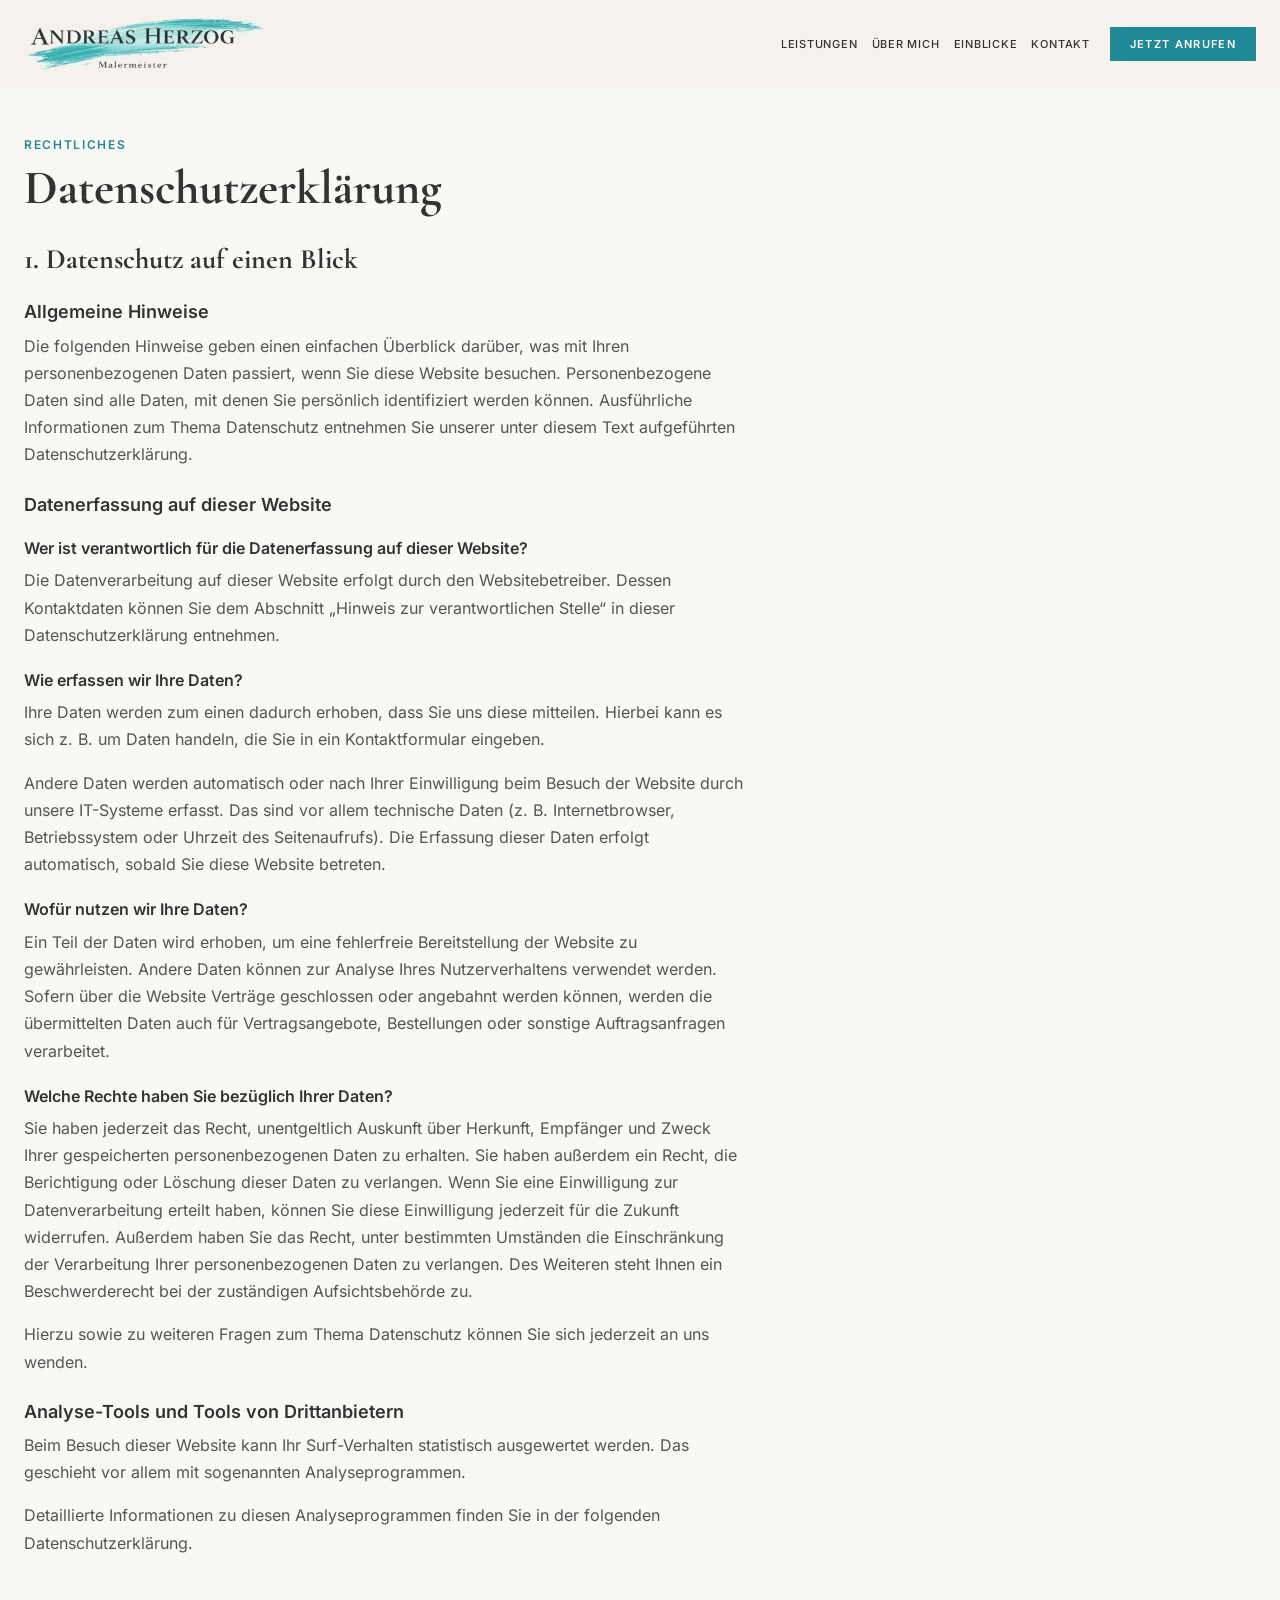
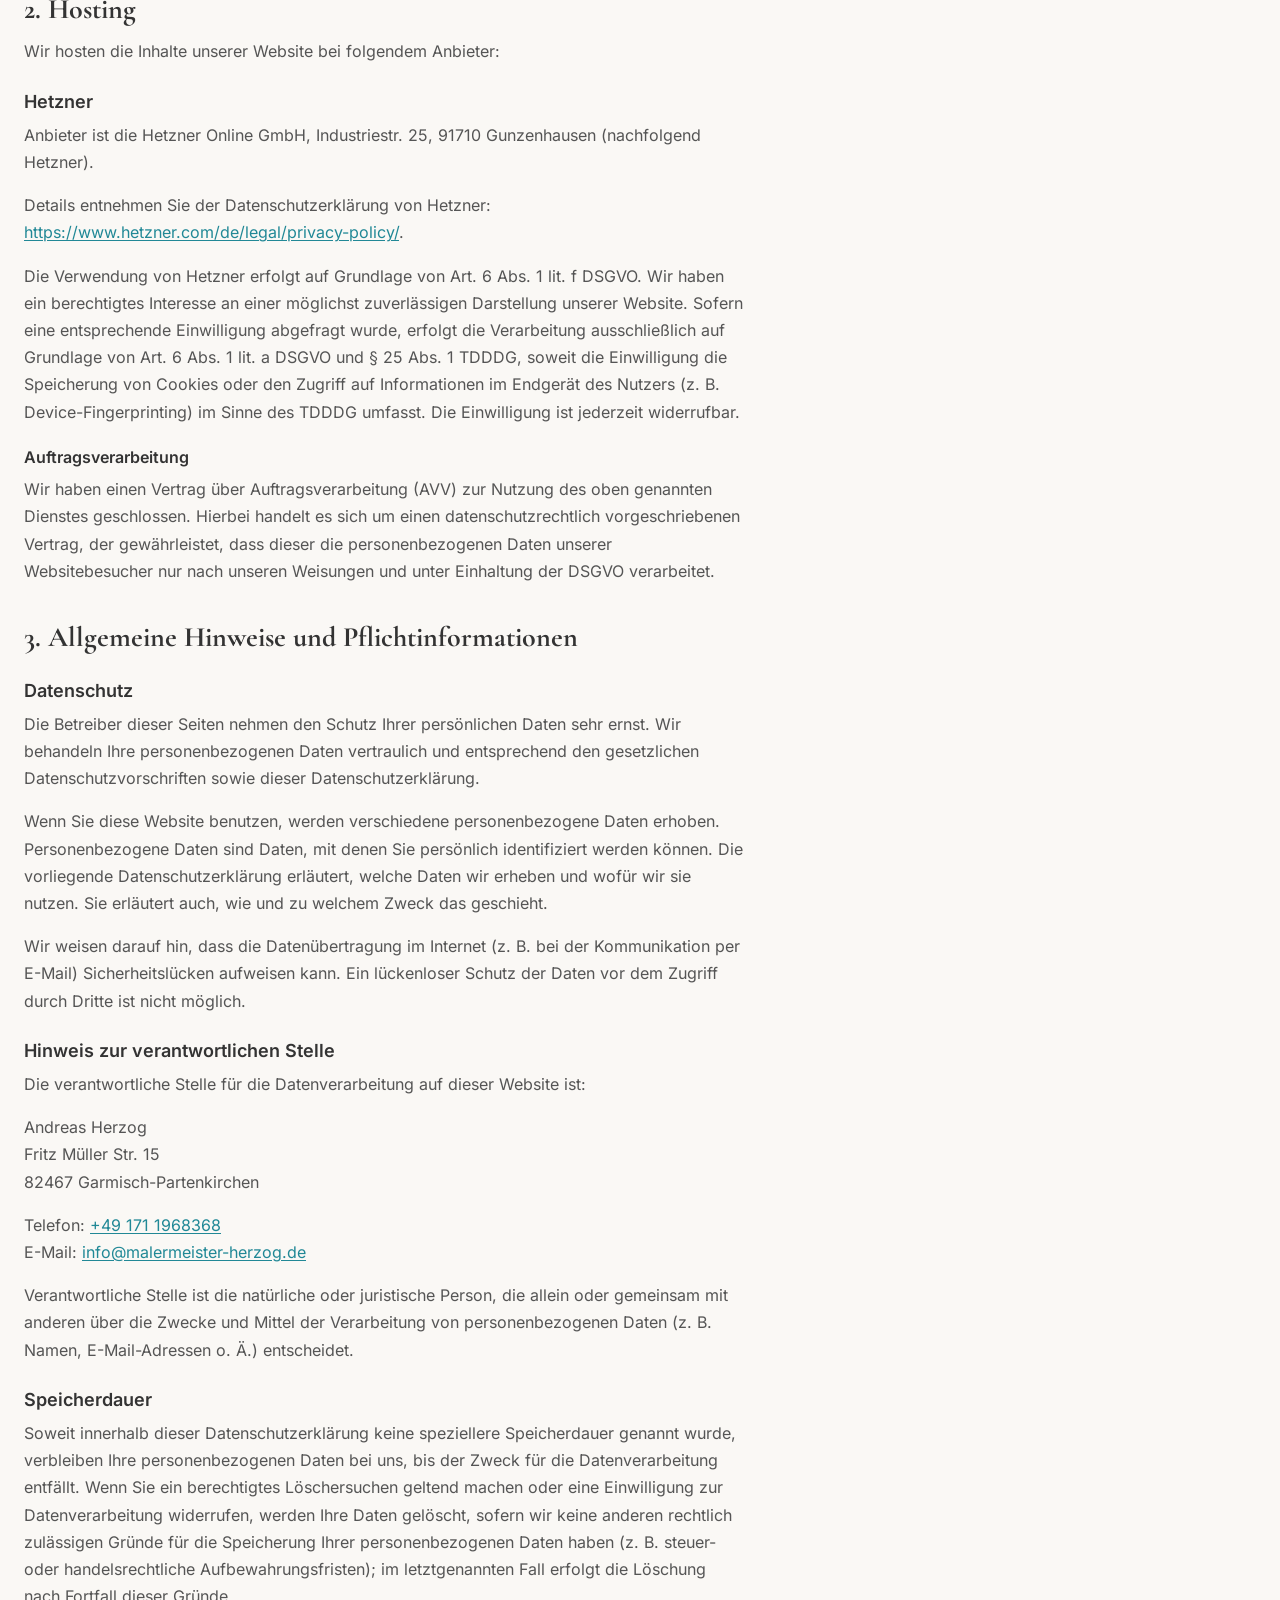
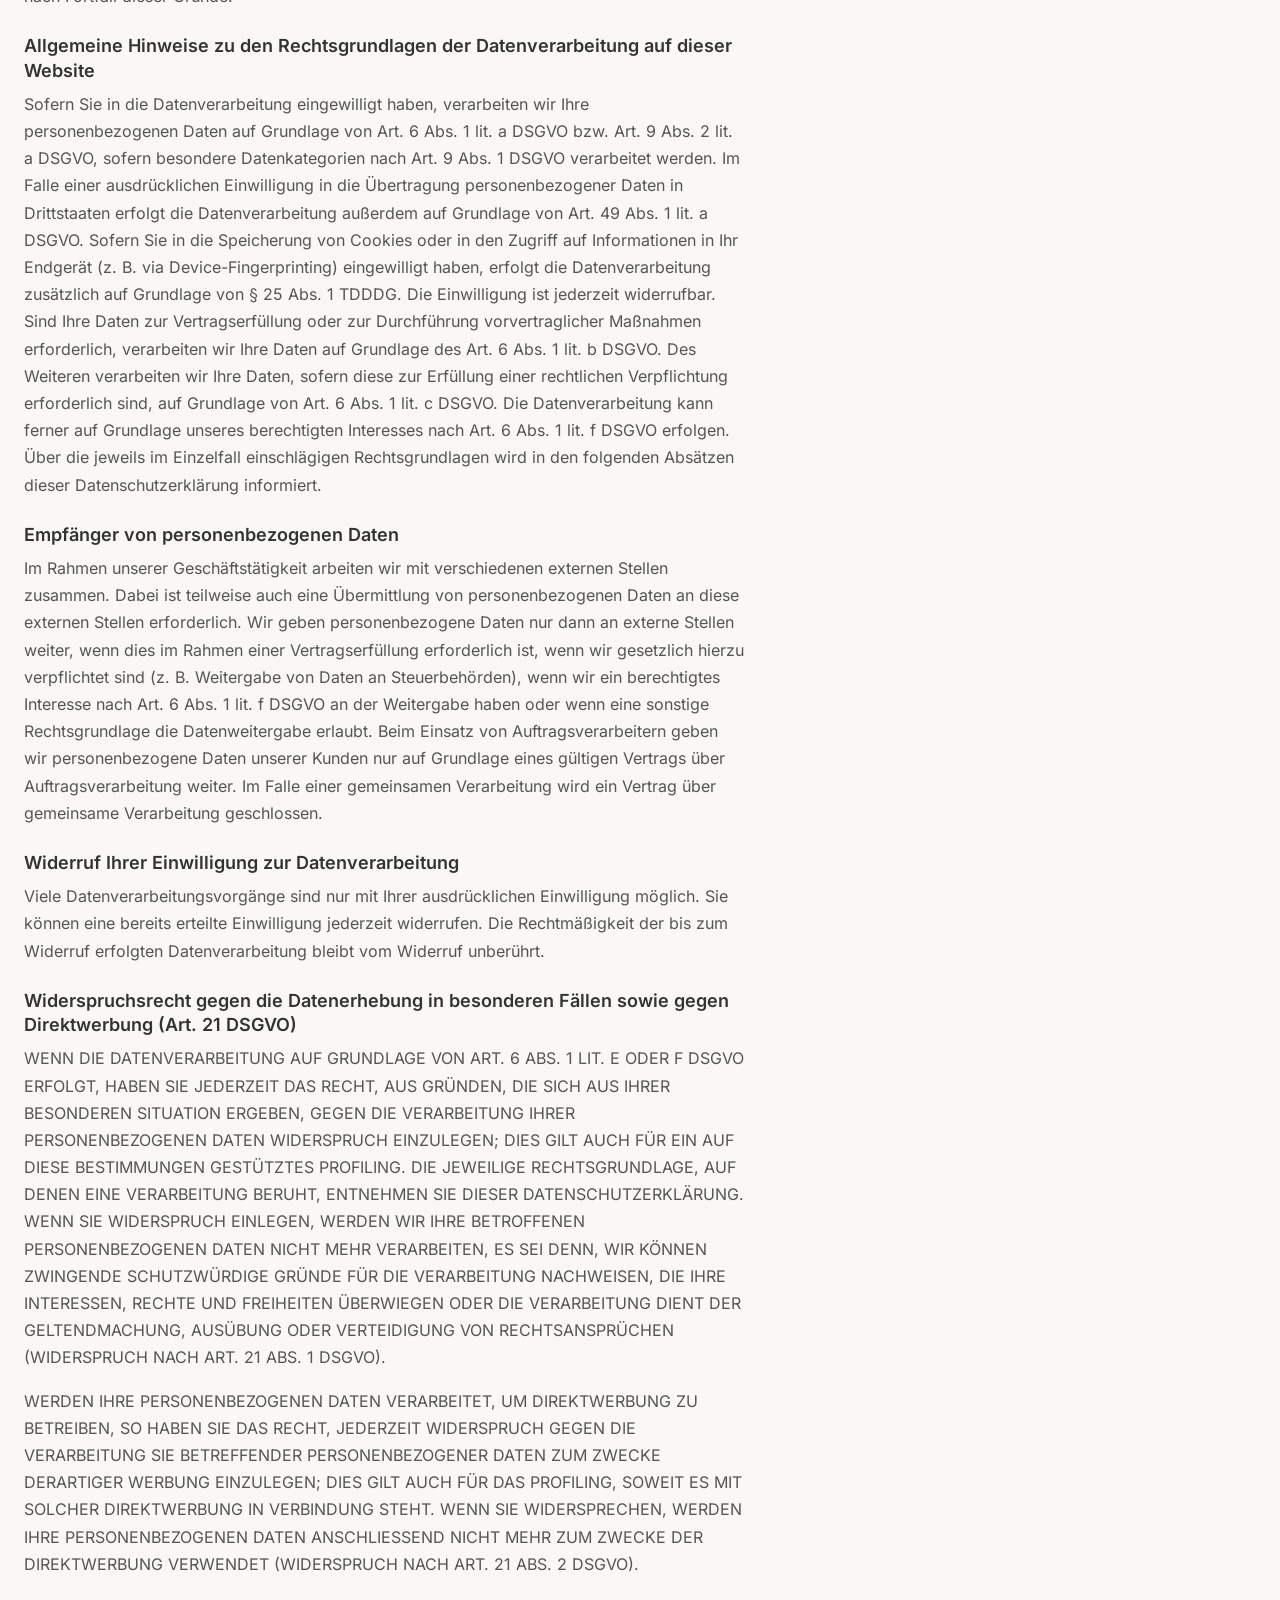
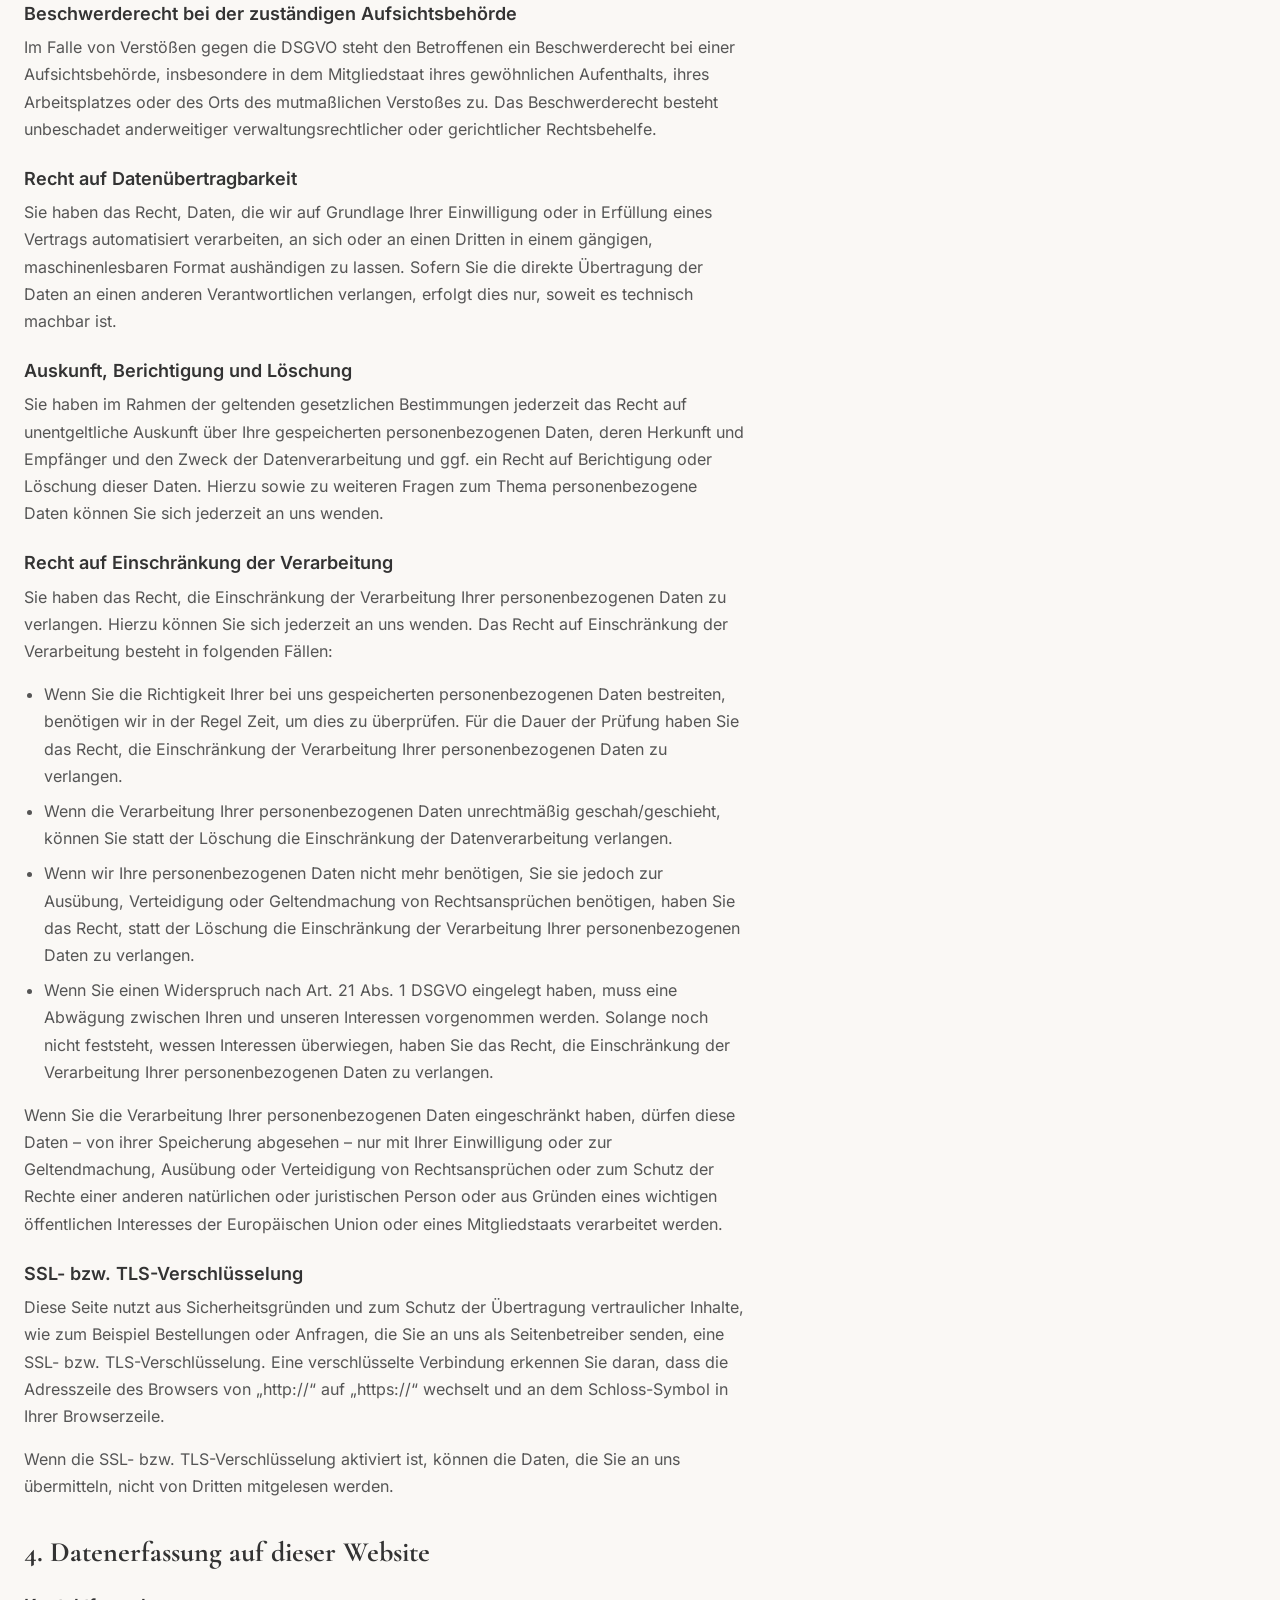
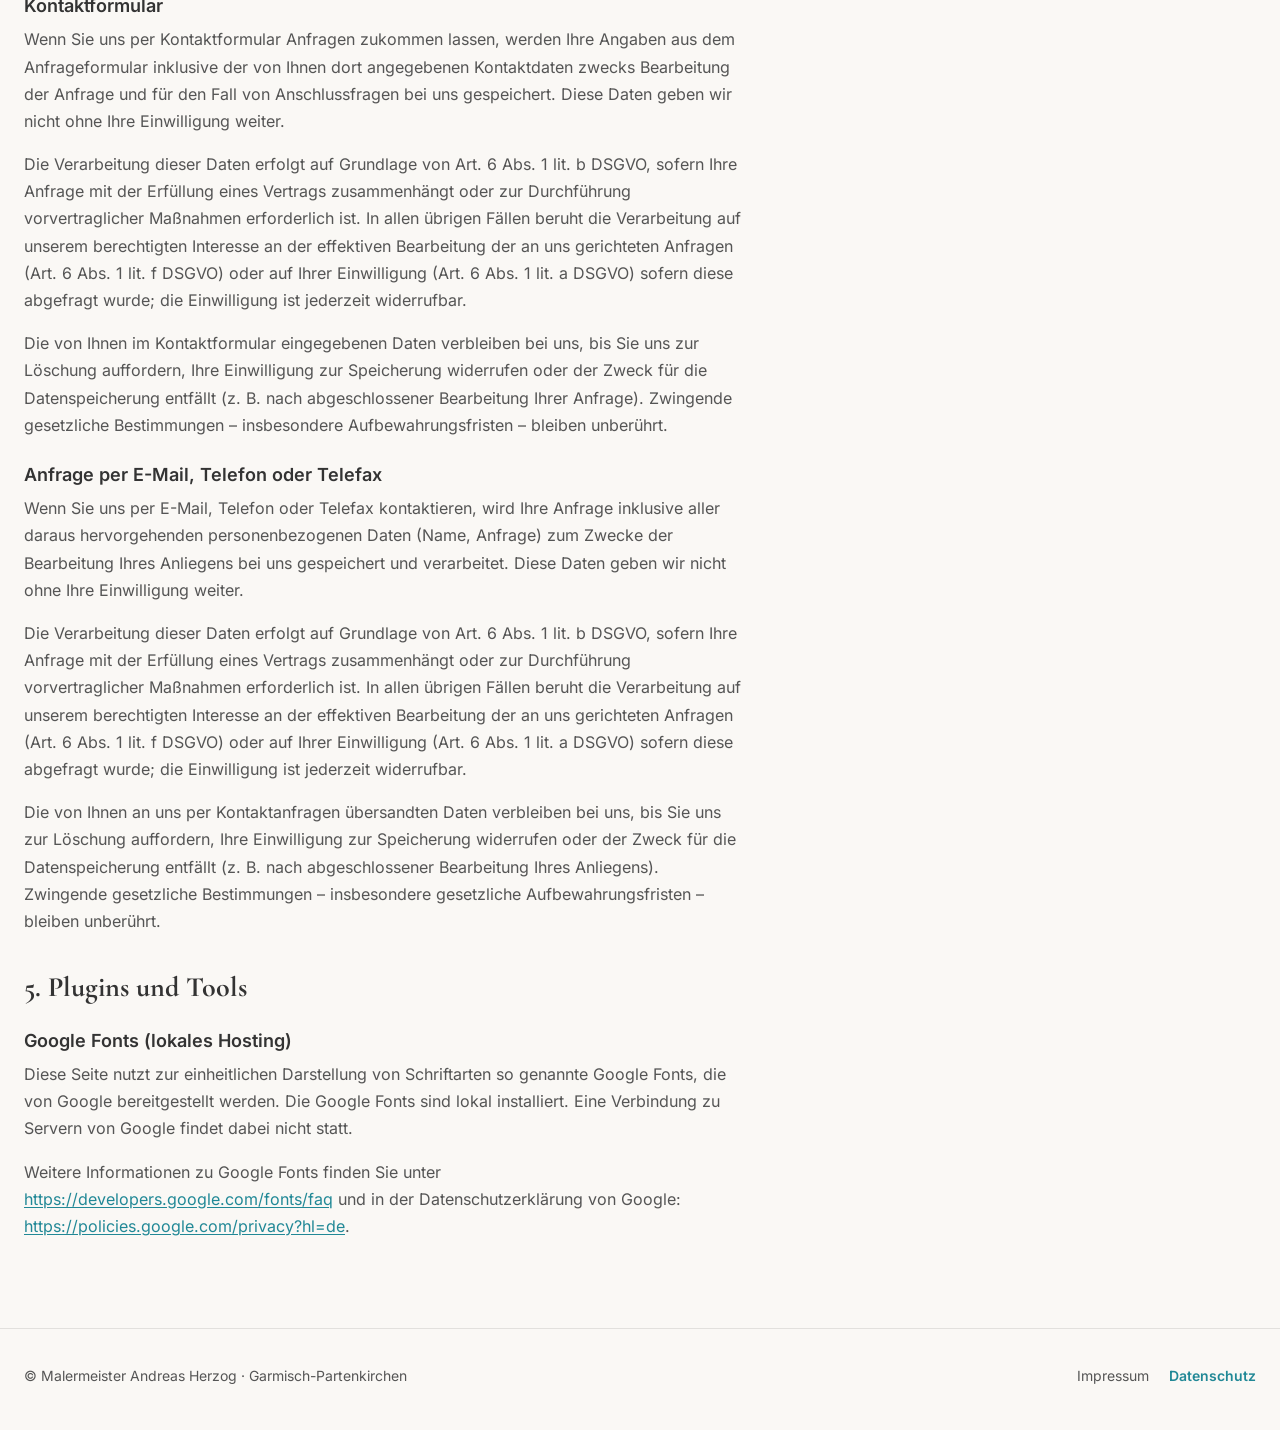
==== commit 1656569d: "adresse und kontakt" ====
--- a/datenschutz.html
+++ b/datenschutz.html
@@ -167,7 +167,7 @@
             <p>Die verantwortliche Stelle für die Datenverarbeitung auf dieser Website ist:</p>
             <p>
               Andreas Herzog<br />
-              Fritzmüllerstr. 15<br />
+              Fritz Müller Str. 15<br />
               82467 Garmisch-Partenkirchen
             </p>
             <p>
--- a/css/style.css
+++ b/css/style.css
@@ -1141,6 +1141,31 @@
 
 .projekt__media.is-fallback .projekt__placeholder {
   display: grid;
+}
+
+.kontakt__status {
+  max-width: 720px;
+  margin: 16px 0 0;
+  padding: 14px 16px;
+  border-radius: 8px;
+  font-size: 15px;
+  line-height: 1.5;
+}
+
+.kontakt__status--ok {
+  color: #1f5f3b;
+  background: #e8f5ee;
+  border: 1px solid #b9dcc8;
+}
+
+.kontakt__status--error {
+  color: #7a2e2e;
+  background: #fdeeee;
+  border: 1px solid #f0c4c4;
+}
+
+.kontakt__honeypot {
+  display: none !important;
 }
 
 .kontakt__grid {
